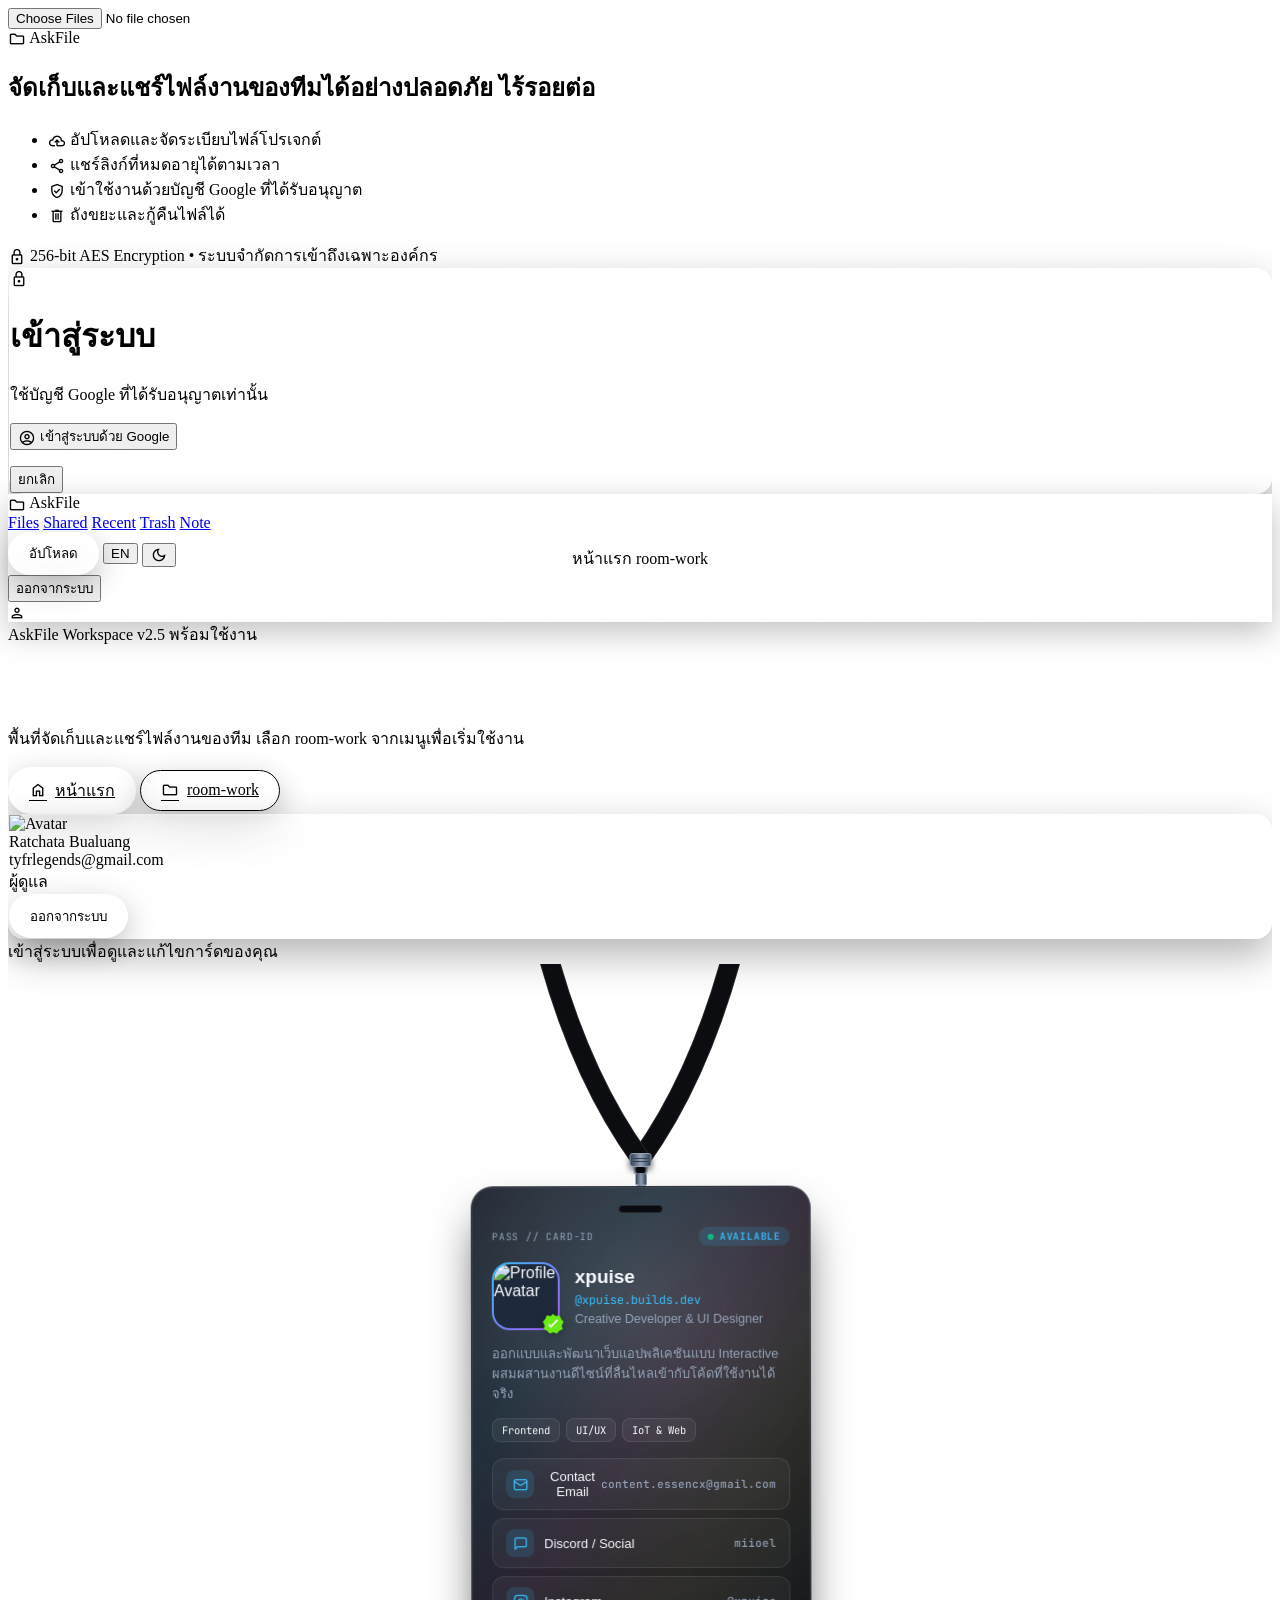
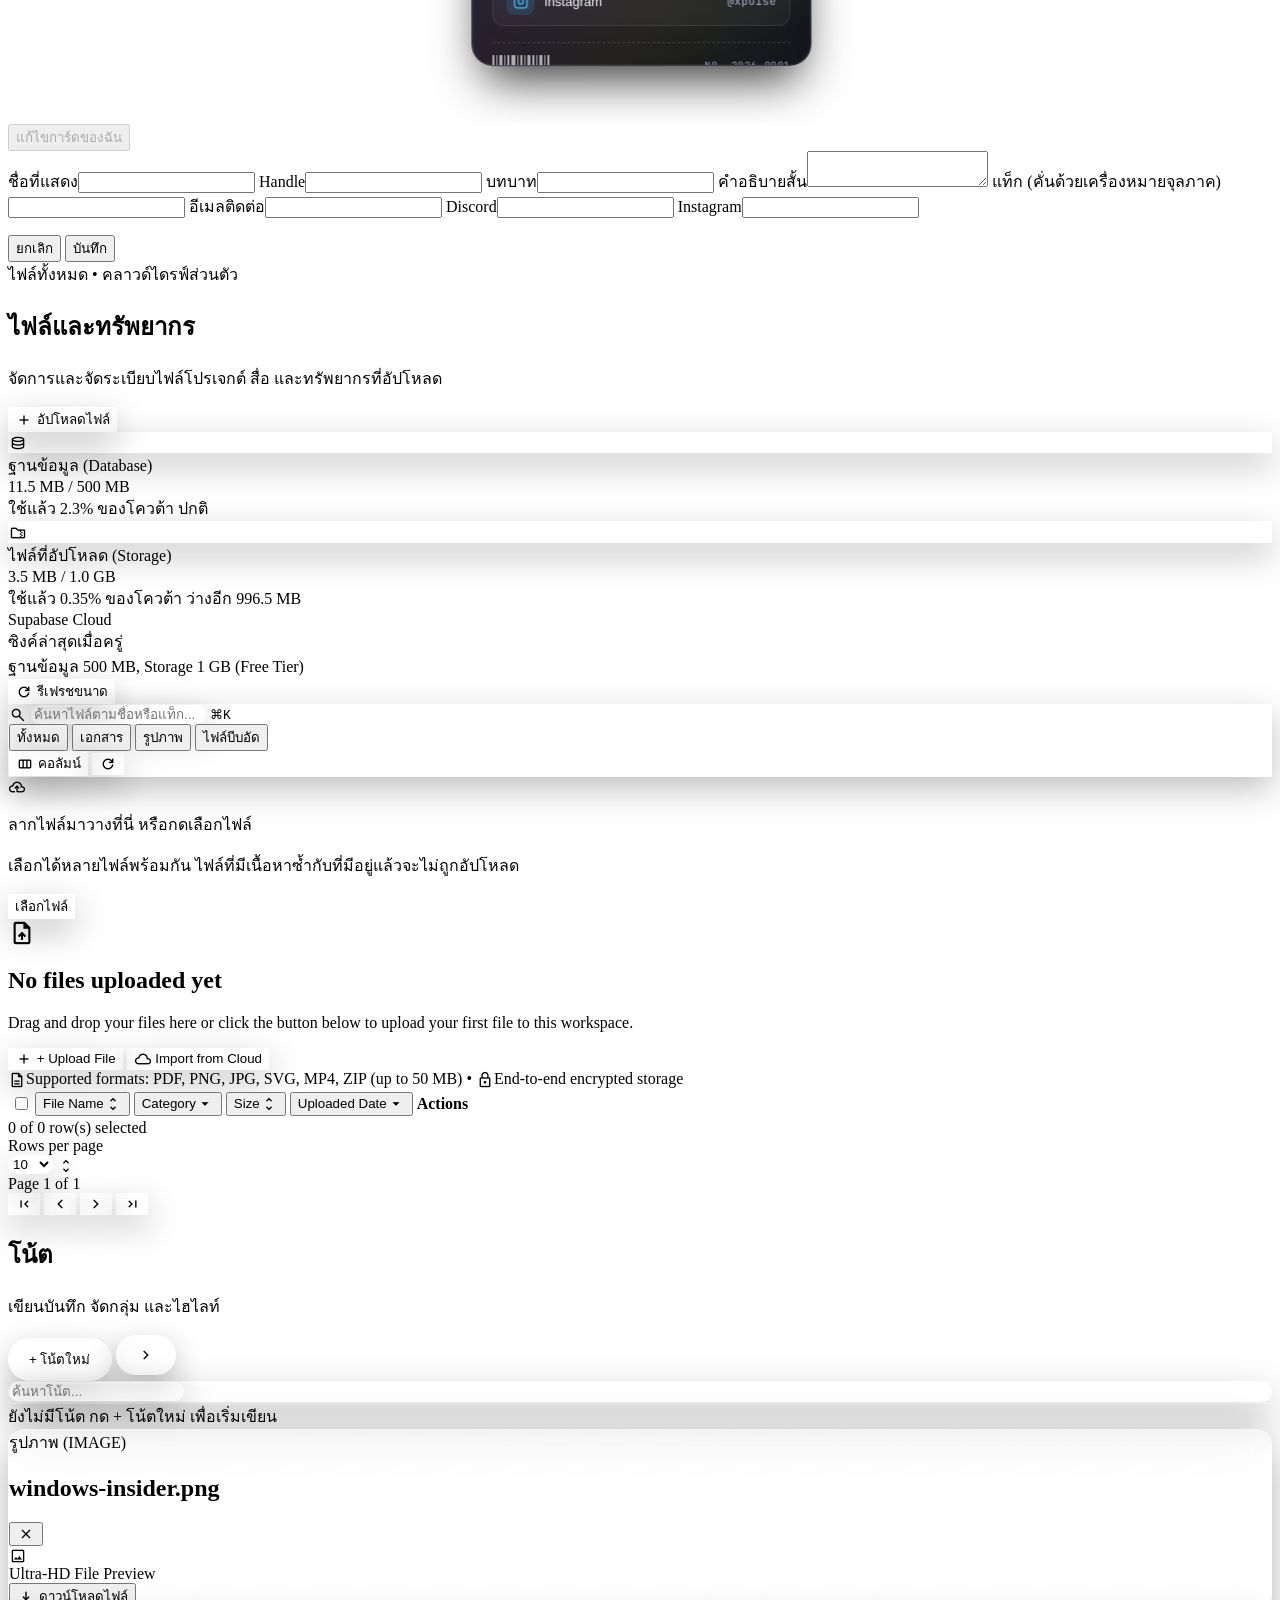
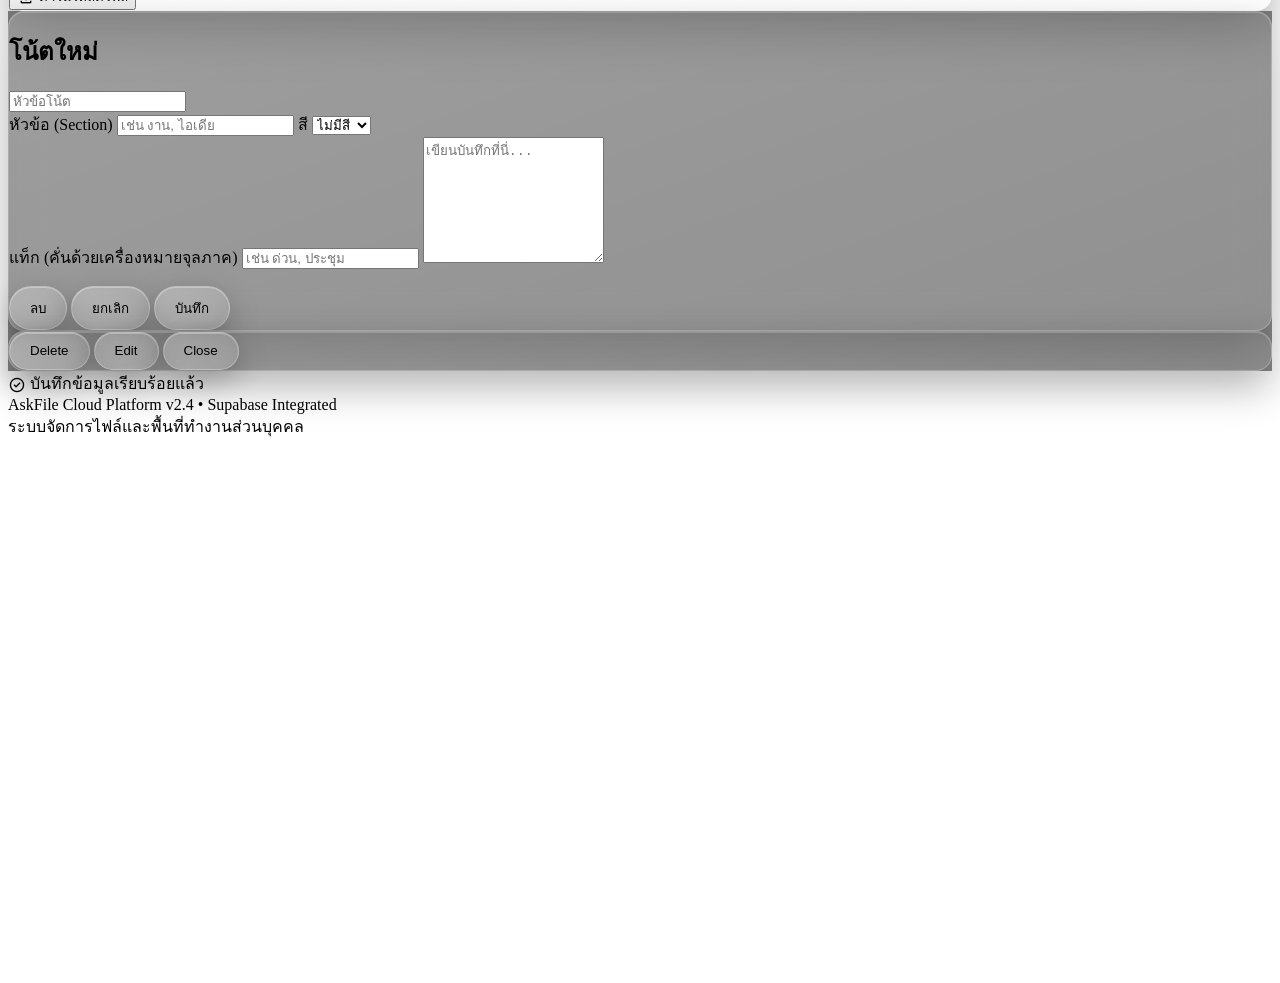
==== index.html @ 56e38075 "Update index.html" ====
<!DOCTYPE html>
<html class="dark" lang="th"><head>
<meta charset="utf-8"/>
<meta content="width=device-width, initial-scale=1.0" name="viewport"/>
<title>AskFile - Files &amp; Assets</title>
<link href="https://fonts.googleapis.com/css2?family=Material+Symbols+Outlined:wght,FILL@100..700,0..1&amp;display=swap" rel="stylesheet"/>
<link href="https://fonts.googleapis.com" rel="preconnect"/>
<link crossorigin="" href="https://fonts.gstatic.com" rel="preconnect"/>
<link href="https://fonts.googleapis.com/css2?family=Geist:wght@300;400;500;600;700&amp;family=JetBrains+Mono:wght@400;500&amp;display=swap" rel="stylesheet"/>
<script src="theme.js"></script>
<script src="i18n.js"></script>
<script src="https://cdn.tailwindcss.com?plugins=forms,container-queries"></script>
<script src="tailwind-config.js"></script>
<link rel="stylesheet" href="styles.css"/>
</head>
<body class="min-h-screen md:h-screen flex flex-col md:overflow-hidden select-none" data-page="home">
<input class="hidden" id="fileInputHidden" type="file" multiple/>
<!-- ==================== 1. LOGIN SCREEN ==================== -->
<div class="hidden fixed inset-0 z-[100] flex-col md:flex-row bg-background/95 backdrop-blur-2xl" id="loginScreen">
<!-- Brand Info (Left) -->
<div class="login-left hidden md:flex flex-1 flex-col justify-between p-10 lg:p-14 text-on-surface">
<div class="text-2xl font-bold tracking-tight flex items-center gap-2">
<span class="w-8 h-8 rounded-lg bg-primary/20 border border-primary/40 flex items-center justify-center text-primary">
<span class="material-symbols-outlined">folder</span>
</span>
        AskFile
      </div>
<div class="max-w-xl">
<h2 class="text-3xl font-semibold tracking-tight leading-snug">
          จัดเก็บและแชร์ไฟล์งานของทีมได้อย่างปลอดภัย ไร้รอยต่อ
        </h2>
<ul class="mt-8 grid grid-cols-2 gap-x-8 gap-y-6">
<li class="flex items-start gap-3">
<span class="material-symbols-outlined text-primary">cloud_upload</span>
<span class="text-sm text-on-surface-variant">อัปโหลดและจัดระเบียบไฟล์โปรเจกต์</span>
</li>
<li class="flex items-start gap-3">
<span class="material-symbols-outlined text-primary">share</span>
<span class="text-sm text-on-surface-variant">แชร์ลิงก์ที่หมดอายุได้ตามเวลา</span>
</li>
<li class="flex items-start gap-3">
<span class="material-symbols-outlined text-primary">verified_user</span>
<span class="text-sm text-on-surface-variant">เข้าใช้งานด้วยบัญชี Google ที่ได้รับอนุญาต</span>
</li>
<li class="flex items-start gap-3">
<span class="material-symbols-outlined text-primary">delete</span>
<span class="text-sm text-on-surface-variant">ถังขยะและกู้คืนไฟล์ได้</span>
</li>
</ul>
</div>
<div class="flex items-center gap-4 text-xs text-on-surface-variant">
<span class="flex items-center gap-1.5"><span class="material-symbols-outlined !text-[16px]">lock</span> 256-bit AES Encryption</span>
<span>•</span>
<span>ระบบจำกัดการเข้าถึงเฉพาะองค์กร</span>
</div>
</div>
<!-- Auth Card (Right) -->
<div class="login-right flex flex-1 items-center justify-center p-6">
<div class="glass-card w-full max-w-md p-8 space-y-5">
<div class="text-center space-y-1">
<div class="w-12 h-12 mx-auto rounded-2xl bg-surface-container-high border border-outline flex items-center justify-center mb-3">
<span class="material-symbols-outlined text-primary !text-[24px]">lock</span>
</div>
<h1 class="text-2xl font-semibold text-on-surface">เข้าสู่ระบบ</h1>
<p class="text-xs text-on-surface-variant">ใช้บัญชี Google ที่ได้รับอนุญาตเท่านั้น</p>
</div>
<button class="w-full h-10 rounded-xl bg-on-surface text-surface hover:bg-on-surface/90 font-medium text-sm flex items-center justify-center gap-2 transition-all" id="googleLoginBtn" type="button">
<span class="material-symbols-outlined !text-[18px]">account_circle</span>
          เข้าสู่ระบบด้วย Google
        </button>
<p id="loginMsg" class="text-center text-xs text-error min-h-[1rem]"></p>
<button class="w-full text-center text-on-surface-variant hover:text-on-surface text-xs transition-colors" id="loginCancel" type="button">ยกเลิก</button>
</div>
</div>
</div>
<!-- ==================== 2. TOP NAV BAR ==================== -->
<header class="flex flex-wrap justify-between items-center gap-2 min-h-[3.5rem] py-2 px-4 md:px-6 w-full border-b border-outline-variant bg-surface-container-lowest backdrop-blur-xl shrink-0 z-30" id="topNav">
<button class="md:hidden p-1.5 rounded-lg text-on-surface-variant hover:bg-surface-container hover:text-on-surface transition-colors" id="menuBtn" type="button">
<span class="material-symbols-outlined">menu</span>
</button>
<div class="flex flex-1 min-w-0 items-center gap-6" id="topLeft">
<span class="text-xl font-bold text-on-surface tracking-tight flex items-center gap-2" id="headerBrand">
<span class="w-7 h-7 rounded-lg bg-primary/20 border border-primary/40 flex items-center justify-center text-primary">
<span class="material-symbols-outlined !text-[16px]">folder</span>
</span>
        AskFile
      </span>
<nav class="flex items-center gap-4 whitespace-nowrap text-sm" id="routeNav">
<a class="sidebar-link text-on-surface font-medium border-b-2 border-primary-container pb-1 transition-colors" data-route="home" href="#">หน้าแรก</a>
<a class="sidebar-link text-on-surface-variant hover:text-on-surface pb-1 transition-colors" data-route="workspace" href="#room-work">room-work</a>
</nav>
</div>
<nav class="hidden flex items-center gap-4 overflow-x-auto whitespace-nowrap min-w-0 md:ml-2 text-sm" id="headerNav">
<a class="text-primary font-medium border-b-2 border-primary-container pb-1" data-view="files" href="#">Files</a>
<a class="text-on-surface-variant hover:text-on-surface transition-colors" data-view="shared" href="#">Shared</a>
<a class="text-on-surface-variant hover:text-on-surface transition-colors" data-view="recent" href="#">Recent</a>
<a class="text-on-surface-variant hover:text-on-surface transition-colors" data-view="trash" href="#">Trash</a>
<a class="text-on-surface-variant hover:text-on-surface transition-colors" data-view="notes" href="#">Note</a>
</nav>
<div class="flex flex-1 items-center justify-end gap-2" id="topRight">
<button id="headerUpload" type="button" data-upload class="glass-btn text-xs px-3 py-1.5 shrink-0">อัปโหลด</button>
<button id="logoutBtn" type="button" class="glass-btn text-xs px-3 py-1.5 shrink-0" style="display:none">ออกจากระบบ</button>
<button class="h-8 px-2 rounded-lg border border-outline-variant text-on-surface-variant hover:text-on-surface hover:bg-surface-container text-xs transition-colors" id="langToggleBtn" type="button">
<span id="langLabel">EN</span>
</button>
<button class="p-1.5 rounded-lg text-on-surface-variant hover:bg-surface-container hover:text-on-surface transition-colors" id="themeToggleBtn">
<span class="material-symbols-outlined">dark_mode</span>
</button>
<div class="h-4 w-[1px] bg-surface-container-high mx-1"></div>
<button class="h-8 px-3 whitespace-nowrap shrink-0 rounded-lg border border-outline-variant text-on-surface-variant hover:text-on-surface hover:bg-surface-container text-xs transition-colors" id="authBtn">ออกจากระบบ</button>
<div class="ml-1 w-7 h-7 rounded-full bg-surface-container-high border border-outline flex items-center justify-center overflow-hidden">
<span class="material-symbols-outlined !text-[16px] text-on-surface-variant">person</span>
</div>
</div>
</header>
<!-- ==================== 3. MAIN WORKSPACE CONTAINER ==================== -->
<div class="flex-1 flex md:overflow-hidden relative">
<!-- Mobile Sidebar Backdrop & Aside -->
<div class="hidden fixed inset-0 bg-black/60 z-50 md:hidden backdrop-blur-sm" id="sidebarBackdrop"></div>
<aside class="hidden w-56 shrink-0 flex-col gap-1 p-3 border-r border-outline-variant bg-background/95 backdrop-blur-xl z-50" id="sidebar">
<div class="px-3 pt-1 pb-3 text-lg font-bold text-on-surface tracking-tight flex items-center gap-2">
<span class="material-symbols-outlined text-primary">folder</span> AskFile
      </div>
<a class="sidebar-link flex items-center gap-2 px-3 py-2 rounded-lg text-on-surface bg-surface-container-high text-sm font-medium" data-route="home" href="#">
<span class="material-symbols-outlined !text-[18px]">home</span>
<span>หน้าแรก</span>
</a>
<a class="sidebar-link flex items-center gap-2 px-3 py-2 rounded-lg text-on-surface-variant hover:bg-surface-container hover:text-on-surface text-sm" data-route="workspace" href="#room-work">
<span class="material-symbols-outlined !text-[18px]">folder</span>
<span>room-work</span>
</a>
</aside>
<main class="flex-1 flex flex-col min-w-0 md:overflow-y-auto relative z-10">
<!-- ==================== VIEW 1: HOME ==================== -->
<section class="relative min-h-full flex flex-col justify-center" id="viewHome">
<!-- Interactive Dot Canvas Grid -->
<canvas id="dotCanvas"></canvas>
<div class="relative z-10 min-h-[calc(100vh-3.5rem)] grid lg:grid-cols-2 gap-10 items-center justify-items-center px-6 py-16 max-w-6xl mx-auto w-full">
<div class="flex flex-col items-center lg:items-start text-center lg:text-left w-full">
<div class="inline-flex items-center gap-2 px-3.5 py-1.5 rounded-full bg-surface-container-low border border-outline-variant text-xs text-on-surface-variant mb-4 backdrop-blur-md">
<span class="w-2 h-2 rounded-full bg-emerald-400 animate-pulse"></span>
            AskFile Workspace v2.5 พร้อมใช้งาน
          </div>
<h1 class="text-4xl md:text-5xl font-bold tracking-tight text-on-surface welcome-title">
            ยินดีต้อนรับสู่ AskFile
          </h1>
<p class="mt-3 max-w-md text-sm text-on-surface-variant">
            พื้นที่จัดเก็บและแชร์ไฟล์งานของทีม เลือก room-work จากเมนูเพื่อเริ่มใช้งาน
          </p>
<nav class="mt-8 flex flex-wrap items-center justify-center gap-4">
<a class="sidebar-link glass-btn" data-route="home" href="#">
<span class="material-symbols-outlined !text-[18px]">home</span>
<span>หน้าแรก</span>
</a>
<a class="sidebar-link glass-btn is-active" data-route="workspace" href="#room-work">
<span class="material-symbols-outlined !text-[18px]">folder</span>
<span>room-work</span>
</a>
</nav>
<!-- Profile Card -->
<div class="mt-8 w-full max-w-sm glass-card flex items-center gap-4 p-4 text-left" id="profileCard">
<div class="w-12 h-12 shrink-0">
<img alt="Avatar" class="w-12 h-12 rounded-full object-cover border border-outline" id="profileAvatar" src="https://www.gstatic.com/labs-code/stitch/stitch-placeholder-300x300.svg"/>
<div id="profileInitial" class="w-12 h-12 rounded-full flex items-center justify-center font-semibold text-on-surface bg-surface-container-high border border-outline-variant" style="display:none">?</div>
</div>
<div class="min-w-0 flex-1">
<div class="text-sm font-semibold text-on-surface truncate" id="profileName">Ratchata Bualuang</div>
<div class="text-xs text-on-surface-variant truncate" id="profileEmail">tyfrlegends@gmail.com</div>
<div class="mt-1 inline-flex px-2 py-0.5 rounded-full text-[10px] text-emerald-400 bg-emerald-500/10 border border-emerald-500/30" id="profileRole">ผู้ดูแล</div>
</div>
<button id="profileLoginBtn" type="button" class="glass-btn text-xs px-3 py-1.5 shrink-0" style="display:none">เข้าสู่ระบบ</button>
<button class="glass-btn text-xs px-3 py-1.5 shrink-0" id="profileLogoutBtn" type="button">ออกจากระบบ</button>
</div>
</div>
<!-- CBFM Member Card (ข้อมูลของบัญชีที่ล็อกอิน) -->
<div class="flex flex-col items-center w-full">
<div id="cbfmLoginHint" class="hidden text-sm text-on-surface-variant">เข้าสู่ระบบเพื่อดูและแก้ไขการ์ดของคุณ</div>
<div id="cbfmCard" class="hidden w-full max-w-[420px] pb-6">
<div id="cbfmRoot" class="relative w-full overflow-hidden select-none touch-none" style="position:relative;width:100%;height:760px;overflow:hidden;">
<style>
#cbfmRoot {
      --bg-color: #090b10;
      --bg-glow-1: rgba(56, 189, 248, 0.14);
      --bg-glow-2: rgba(168, 85, 247, 0.14);
      --card-bg: linear-gradient(155deg, rgba(22, 27, 38, 0.96), rgba(13, 16, 24, 0.98));
      --card-border: rgba(255, 255, 255, 0.12);
      --card-shadow: 0 24px 48px -12px rgba(0, 0, 0, 0.8), 0 0 0 1px rgba(255, 255, 255, 0.06) inset;
      --text-primary: #f8fafc;
      --text-secondary: #94a3b8;
      --accent: #38bdf8;
      --accent-soft: rgba(56, 189, 248, 0.14);
      --tag-bg: rgba(255, 255, 255, 0.05);
      --tag-border: rgba(255, 255, 255, 0.09);
      --link-bg: rgba(255, 255, 255, 0.04);
      --link-hover: rgba(56, 189, 248, 0.14);
      --strap-base: #0c0d10;
      --strap-edge: #27272a;
      --clasp-metal-1: #94a3b8;
      --clasp-metal-2: #334155;
      --holo-opacity: 0.28;
    }
#cbfmRoot * {
      box-sizing: border-box;
      margin: 0;
      padding: 0;
      -webkit-tap-highlight-color: transparent;
    }
#cbfmRoot, #cbfmRoot {
      width: 100%;
      height: 100%;
      overflow: hidden;
      background-color: var(--bg-color);
      color: var(--text-primary);
      font-family: 'IBM Plex Sans Thai', sans-serif;
      user-select: none;
      touch-action: none;
    }
#cbfmRoot /* แสงฟุ้งพื้นหลัง */
    .ambient-bg {
      position: absolute;
      inset: 0;
      background-image:
        radial-gradient(circle at 25% 20%, var(--bg-glow-1), transparent 45%),
        radial-gradient(circle at 75% 80%, var(--bg-glow-2), transparent 45%);
      pointer-events: none;
      z-index: 0;
    }
#cbfmRoot /* พื้นหลังจุดที่เลื่อนและเปลี่ยนสี */
    @property --dot-h {
      syntax: '<number>';
      inherits: true;
      initial-value: 200;
    }
#cbfmRoot .dot-layer {
      position: absolute;
      inset: -26px;
      background-image: radial-gradient(
        circle,
        hsla(var(--dot-h), 85%, 70%, 0.45) 1.2px,
        transparent 1.6px
      );
      background-size: 26px 26px;
      pointer-events: none;
      z-index: 0;
      will-change: transform;
      animation: dotDrift 14s linear infinite, dotHue 12s linear infinite;
    }
@keyframes dotDrift {
      from { transform: translate3d(0, 0, 0); }
      to   { transform: translate3d(26px, 26px, 0); }
    }
@keyframes dotHue {
      from { --dot-h: 0; }
      to   { --dot-h: 360; }
    }
#cbfmRoot #lanyard-svg {
      position: absolute;
      inset: 0;
      width: 100%;
      height: 100%;
      pointer-events: none;
      z-index: 10;
      transform: translateZ(0);
    }
#cbfmRoot .stage {
      position: absolute;
      inset: 0;
      perspective: 1100px;
      pointer-events: none;
      z-index: 20;
    }
#cbfmRoot #card-wrapper {
      position: absolute;
      top: 0;
      left: 0;
      width: 340px;
      transform-style: preserve-3d;
      pointer-events: auto;
      cursor: grab;
      will-change: transform;
      backface-visibility: hidden;
      -webkit-backface-visibility: hidden;
    }
#cbfmRoot #card-wrapper:active {
      cursor: grabbing;
    }
#cbfmRoot .clasp-assembly {
      position: relative;
      width: 38px;
      height: 44px;
      margin: 0 auto -11px auto;
      z-index: 5;
      display: flex;
      flex-direction: column;
      align-items: center;
      pointer-events: none;
    }
#cbfmRoot .strap-clamp-box {
      width: 22px;
      height: 14px;
      border-radius: 3px;
      background: linear-gradient(90deg, var(--clasp-metal-2), var(--clasp-metal-1), var(--clasp-metal-2));
      border: 1px solid var(--clasp-metal-1);
      box-shadow: 0 3px 6px rgba(0, 0, 0, 0.6);
      display: flex;
      flex-direction: column;
      justify-content: space-evenly;
      padding: 1px 3px;
      z-index: 2;
    }
#cbfmRoot .strap-clamp-box span {
      display: block;
      height: 1.2px;
      background: rgba(15, 23, 42, 0.65);
      border-radius: 1px;
    }
#cbfmRoot .clasp-loop {
      width: 14px;
      height: 10px;
      margin-top: -2px;
      border: 2.2px solid var(--clasp-metal-1);
      border-radius: 4px;
      background: #090b10;
    }
#cbfmRoot .clasp-body {
      width: 11px;
      height: 13px;
      margin-top: -2px;
      border-radius: 3px;
      background: linear-gradient(90deg, var(--clasp-metal-2), var(--clasp-metal-1), var(--clasp-metal-2));
    }
#cbfmRoot .clasp-hook {
      width: 8px;
      height: 12px;
      margin-top: -2px;
      border: 2px solid var(--clasp-metal-1);
      border-top: none;
      border-radius: 0 0 6px 6px;
    }
#cbfmRoot .card-flipper {
      position: relative;
      width: 100%;
      height: 480px;
      transform-style: preserve-3d;
      will-change: transform;
      transform: translateZ(0);
      transition: transform 0.6s cubic-bezier(0.34, 1.56, 0.64, 1);
    }
#cbfmRoot .card-flipper.flipped {
      transform: rotateY(180deg) translateZ(0);
    }
#cbfmRoot .id-card {
      position: absolute;
      inset: 0;
      width: 100%;
      height: 100%;
      background: var(--card-bg);
      border: 1px solid var(--card-border);
      border-radius: 22px;
      padding: 18px 20px 20px;
      box-shadow: var(--card-shadow);
      overflow: hidden;
      backface-visibility: hidden;
      -webkit-backface-visibility: hidden;
      transform: translateZ(0.1px);
      contain: layout paint;
    }
#cbfmRoot .id-card.card-back {
      transform: rotateY(180deg) translateZ(0.1px);
      display: flex;
      flex-direction: column;
      justify-content: space-between;
    }
#cbfmRoot .back-content {
      position: relative;
      z-index: 2;
      display: flex;
      flex-direction: column;
      align-items: center;
      text-align: center;
      padding: 20px 10px;
    }
#cbfmRoot .card-slot-cutout {
      width: 44px;
      height: 8px;
      border-radius: 999px;
      background: var(--bg-color);
      border: 1px solid var(--card-border);
      margin: 0 auto 14px auto;
      position: relative;
      z-index: 2;
    }
#cbfmRoot .holo-foil {
      position: absolute;
      inset: -40%;
      background: linear-gradient(
        125deg,
        transparent 20%,
        rgba(56, 189, 248, 0.28) 38%,
        rgba(244, 114, 182, 0.3) 50%,
        rgba(250, 204, 21, 0.24) 62%,
        transparent 80%
      );
      opacity: var(--holo-opacity);
      pointer-events: none;
      will-change: transform;
      transform: translate3d(0, 0, 0);
    }
#cbfmRoot .specular-glare {
      position: absolute;
      inset: -35%;
      background: radial-gradient(
        circle at 50% 35%,
        rgba(255, 255, 255, 0.16) 0%,
        rgba(255, 255, 255, 0.03) 35%,
        transparent 62%
      );
      pointer-events: none;
      will-change: transform;
      transform: translate3d(0, 0, 0);
    }
#cbfmRoot .card-meta {
      display: flex;
      justify-content: space-between;
      align-items: center;
      margin-bottom: 16px;
      font-family: 'JetBrains Mono', monospace;
      font-size: 10px;
      letter-spacing: 0.08em;
      color: var(--text-secondary);
      position: relative;
      z-index: 2;
    }
#cbfmRoot .status-badge {
      display: inline-flex;
      align-items: center;
      gap: 6px;
      padding: 3px 9px;
      border-radius: 999px;
      background: var(--accent-soft);
      color: var(--accent);
      font-weight: 600;
    }
#cbfmRoot .status-dot {
      width: 6px;
      height: 6px;
      border-radius: 50%;
      background: #10b981;
    }
#cbfmRoot .profile-header {
      display: flex;
      align-items: center;
      gap: 15px;
      margin-bottom: 14px;
      position: relative;
      z-index: 2;
    }
#cbfmRoot .avatar-wrap {
      position: relative;
      width: 68px;
      height: 68px;
      border-radius: 18px;
      padding: 2px;
      background: linear-gradient(135deg, var(--accent), #a855f7);
      flex-shrink: 0;
    }
#cbfmRoot .avatar-img {
      width: 100%;
      height: 100%;
      border-radius: 16px;
      object-fit: cover;
      background: #1e293b;
      display: block;
    }
#cbfmRoot .verified-tick {
      position: absolute;
      bottom: -4px;
      right: -4px;
      width: 22px;
      height: 22px;
      display: flex;
      align-items: center;
      justify-content: center;
      filter: drop-shadow(0 2px 4px rgba(0,0,0,0.3));
    }
#cbfmRoot .profile-info h1 {
      font-size: 19px;
      font-weight: 700;
      line-height: 1.2;
      margin-bottom: 3px;
    }
#cbfmRoot .profile-handle {
      font-family: 'JetBrains Mono', monospace;
      font-size: 12px;
      color: var(--accent);
      margin-bottom: 4px;
    }
#cbfmRoot .profile-role {
      font-size: 12.5px;
      color: var(--text-secondary);
      font-weight: 500;
    }
#cbfmRoot .bio-text {
      font-size: 13px;
      line-height: 1.55;
      color: var(--text-secondary);
      margin-bottom: 14px;
      position: relative;
      z-index: 2;
    }
#cbfmRoot .tags-row {
      display: flex;
      flex-wrap: wrap;
      gap: 6px;
      margin-bottom: 16px;
      position: relative;
      z-index: 2;
    }
#cbfmRoot .tag {
      font-family: 'JetBrains Mono', monospace;
      font-size: 10.5px;
      padding: 4px 9px;
      border-radius: 8px;
      background: var(--tag-bg);
      border: 1px solid var(--tag-border);
      color: var(--text-primary);
    }
#cbfmRoot .links-stack {
      display: flex;
      flex-direction: column;
      gap: 8px;
      margin-bottom: 16px;
      position: relative;
      z-index: 2;
    }
#cbfmRoot .bio-link {
      display: flex;
      align-items: center;
      justify-content: space-between;
      padding: 10px 13px;
      border-radius: 12px;
      background: var(--link-bg);
      border: 1px solid var(--tag-border);
      color: var(--text-primary);
      text-decoration: none;
      font-size: 13px;
      font-weight: 500;
      transition: background-color 0.15s ease, border-color 0.15s ease;
      cursor: pointer;
    }
#cbfmRoot .bio-link:hover {
      background: var(--link-hover);
      border-color: var(--accent);
    }
#cbfmRoot .link-left {
      display: flex;
      align-items: center;
      gap: 10px;
    }
#cbfmRoot .link-icon {
      width: 28px;
      height: 28px;
      border-radius: 8px;
      background: var(--accent-soft);
      color: var(--accent);
      display: flex;
      align-items: center;
      justify-content: center;
      flex-shrink: 0;
    }
#cbfmRoot .link-sub {
      font-family: 'JetBrains Mono', monospace;
      font-size: 11px;
      color: var(--text-secondary);
    }
#cbfmRoot .card-footer {
      padding-top: 12px;
      border-top: 1px dashed var(--card-border);
      display: flex;
      justify-content: space-between;
      align-items: center;
      position: relative;
      z-index: 2;
    }
#cbfmRoot .barcode {
      display: flex;
      align-items: center;
      gap: 2px;
      height: 20px;
      opacity: 0.65;
    }
#cbfmRoot .barcode span {
      display: block;
      height: 100%;
      background: var(--text-primary);
    }
#cbfmRoot .serial-code {
      font-family: 'JetBrains Mono', monospace;
      font-size: 10px;
      color: var(--text-secondary);
      letter-spacing: 0.06em;
    }
#cbfmRoot .qr-placeholder {
      width: 120px;
      height: 120px;
      background: rgba(255, 255, 255, 0.05);
      border: 1px solid var(--card-border);
      border-radius: 14px;
      display: flex;
      align-items: center;
      justify-content: center;
      margin-bottom: 16px;
      color: var(--text-primary);
    }
#cbfmRoot .back-title {
      font-size: 16px;
      font-weight: 700;
      margin-bottom: 6px;
    }
#cbfmRoot .back-desc {
      font-size: 12.5px;
      color: var(--text-secondary);
      line-height: 1.5;
      margin-bottom: 20px;
    }
#cbfmRoot .cbfm-toast {
      position: absolute;
      bottom: 24px;
      left: 50%;
      transform: translate3d(-50%, 80px, 0);
      background: var(--text-primary);
      color: var(--bg-color);
      padding: 9px 18px;
      border-radius: 999px;
      font-size: 12.5px;
      font-weight: 600;
      box-shadow: 0 12px 30px rgba(0, 0, 0, 0.35);
      z-index: 100;
      opacity: 0;
      transition: opacity 0.25s ease, transform 0.25s ease;
      pointer-events: none;
    }
#cbfmRoot .cbfm-toast.show {
      opacity: 1;
      transform: translate3d(-50%, 0, 0);
    }
@media (max-width: 420px) {
#cbfmRoot #card-wrapper {
        width: 312px;
      }
}
#cbfmRoot /* ไม่แสดงพื้นหลังในหน้าฝัง: เหลือเฉพาะการ์ดและสายคล้อง */
    html, #cbfmRoot { background: transparent !important; }
#cbfmRoot .ambient-bg, #cbfmRoot .dot-layer { display: none !important; }

</style>
<!-- Lanyard SVG Straps -->
  <svg id="lanyard-svg">
    <path id="strap-back-shadow" fill="none" stroke="rgba(0,0,0,0.35)" stroke-width="22" stroke-linecap="round"/>
    <path id="strap-back-outer" fill="none" stroke="var(--strap-edge)" stroke-width="20" stroke-linecap="round"/>
    <path id="strap-back-base" fill="none" stroke="var(--strap-base)" stroke-width="18" stroke-linecap="round"/>

    <path id="strap-front-shadow" fill="none" stroke="rgba(0,0,0,0.42)" stroke-width="22" stroke-linecap="round"/>
    <path id="strap-front-outer" fill="none" stroke="var(--strap-edge)" stroke-width="20" stroke-linecap="round"/>
    <path id="strap-front-base" fill="none" stroke="var(--strap-base)" stroke-width="18" stroke-linecap="round"/>
  </svg>

  <main class="stage">
    <div id="card-wrapper">
      <div class="clasp-assembly">
        <div class="strap-clamp-box">
          <span></span>
          <span></span>
        </div>
        <div class="clasp-loop"></div>
        <div class="clasp-body"></div>
        <div class="clasp-hook"></div>
      </div>

      <div class="card-flipper" id="card-flipper">

        <!-- FRONT SIDE -->
        <article class="id-card" id="id-card">
          <div class="holo-foil" id="holo-foil"></div>
          <div class="specular-glare" id="specular-glare"></div>

          <div class="card-slot-cutout"></div>

          <div class="card-meta">
            <span>PASS // CARD-ID</span>
            <span class="status-badge">
              <span class="status-dot"></span>
              <span>AVAILABLE</span>
            </span>
          </div>

          <div class="profile-header">
            <div class="avatar-wrap">
              <img
                class="avatar-img"
                src="pfuser.jpg"
                alt="Profile Avatar"
              />
              <span class="verified-tick" title="Verified">
                <svg width="22" height="22" viewBox="0 0 24 24" fill="none" xmlns="http://www.w3.org/2000/svg">
                  <path d="M12 2L14.4 3.75C15.1 4.25 15.9 4.4 16.7 4.2L19.5 3.5L20.5 6.3C20.7 7.1 21.1 7.8 21.7 8.3L23.7 10.7L22.2 13.5C21.8 14.2 21.7 15 21.9 15.8L22.8 18.6L20 19.8C19.3 20.1 18.7 20.6 18.2 21.2L16.2 23.4L13.5 22.4C12.8 22.1 12 22.1 11.3 22.4L8.6 23.4L6.6 21.2C6.1 20.6 5.5 20.1 4.8 19.8L2 18.6L2.9 15.8C3.1 15 3 14.2 2.6 13.5L1.1 10.7L3.1 8.3C3.7 7.8 4.1 7.1 4.3 6.3L5.3 3.5L8.1 4.2C8.9 4.4 9.7 4.2 10.4 3.75L12 2Z" fill="#6aeb16"/>
                  <path d="M9.8 17.2L6.8 14.2L8.2 12.8L9.8 14.4L16.4 7.8L17.8 9.2L9.8 17.2Z" fill="#FFFFFF"/>
                </svg>
              </span>
            </div>

            <div class="profile-info">
              <h1>xpuise</h1>
              <div class="profile-handle">@xpuise.builds.dev</div>
              <div class="profile-role">Creative Developer &amp; UI Designer</div>
            </div>
          </div>

          <p class="bio-text">
            ออกแบบและพัฒนาเว็บแอปพลิเคชันแบบ Interactive ผสมผสานงานดีไซน์ที่ลื่นไหลเข้ากับโค้ดที่ใช้งานได้จริง
          </p>

          <div class="tags-row">
            <span class="tag">Frontend</span>
            <span class="tag">UI/UX</span>
            <span class="tag">IoT &amp; Web</span>
          </div>

          <div class="links-stack">
            <button class="bio-link" type="button" id="copy-email-btn">
              <span class="link-left">
                <span class="link-icon">
                  <svg width="15" height="15" viewBox="0 0 24 24" fill="none" stroke="currentColor" stroke-width="2" stroke-linecap="round" stroke-linejoin="round"><rect width="20" height="16" x="2" y="4" rx="2"/><path d="m22 7-8.97 5.7a1.94 1.94 0 0 1-2.06 0L2 7"/></svg>
                </span>
                <span>Contact Email</span>
              </span>
              <span class="link-sub" id="display-email">content.essencx@gmail.com</span>
            </button>

            <button class="bio-link" type="button" id="copy-discord-btn">
              <span class="link-left">
                <span class="link-icon">
                  <svg width="15" height="15" viewBox="0 0 24 24" fill="none" stroke="currentColor" stroke-width="2" stroke-linecap="round" stroke-linejoin="round"><path d="M21 15a2 2 0 0 1-2 2H7l-4 4V5a2 2 0 0 1 2-2h14a2 2 0 0 1 2 2z"/></svg>
                </span>
                <span>Discord / Social</span>
              </span>
              <span class="link-sub" id="display-discord">miioel</span>
            </button>

            <button class="bio-link" type="button" id="copy-instagram-btn">
              <span class="link-left">
                <span class="link-icon">
                  <svg width="15" height="15" viewBox="0 0 24 24" fill="none" stroke="currentColor" stroke-width="2" stroke-linecap="round" stroke-linejoin="round"><rect width="20" height="20" x="2" y="2" rx="5" ry="5"/><path d="M16 11.37A4 4 0 1 1 12.63 8 4 4 0 0 1 16 11.37z"/><line x1="17.5" x2="17.51" y1="6.5" y2="6.5"/></svg>
                </span>
                <span>Instagram</span>
              </span>
              <span class="link-sub" id="display-instagram">@xpuise</span>
            </button>
          </div>

          <div class="card-footer">
            <div class="barcode" aria-hidden="true">
              <span style="width:2px"></span><span style="width:1px"></span><span style="width:3px"></span>
              <span style="width:1px"></span><span style="width:2px"></span><span style="width:4px"></span>
              <span style="width:1px"></span><span style="width:2px"></span><span style="width:1px"></span>
              <span style="width:3px"></span><span style="width:2px"></span><span style="width:1px"></span>
              <span style="width:3px"></span><span style="width:1px"></span><span style="width:2px"></span>
            </div>
            <span class="serial-code">NO. 2026-0001</span>
          </div>
        </article>

        <!-- BACK SIDE -->
        <article class="id-card card-back">
          <div class="card-slot-cutout"></div>

          <div class="card-meta">
            <span>BACK // SECURE-PASS</span>
            <span class="status-badge">
              <span class="status-dot"></span>
              <span>VERIFIED</span>
            </span>
          </div>

          <div class="back-content">
            <div class="qr-placeholder">
              <svg width="72" height="72" viewBox="0 0 24 24" fill="none" stroke="currentColor" stroke-width="1.5">
                <rect width="7" height="7" x="3" y="3" rx="1"/>
                <rect width="7" height="7" x="14" y="3" rx="1"/>
                <rect width="7" height="7" x="3" y="14" rx="1"/>
                <path d="M14 14h3v3h-3zM17 17h4v4h-4zM14 21h3"/>
              </svg>
            </div>
            <h2 class="back-title">Scan for Quick Link</h2>
            <p class="back-desc">กดสองครั้งหรือแตะที่การ์ดเพื่อพลิกกลับด้านหน้า หรือสแกนเพื่อเข้าสู่ลิงก์โปรไฟล์หลัก</p>
          </div>

          <div class="card-footer">
            <span class="serial-code">CBFM-SYSTEMS</span>
            <span class="serial-code">REV. 2.0</span>
          </div>
        </article>

      </div>
    </div>
  </main>

  <div class="cbfm-toast" id="cbfmToast">คัดลอกเรียบร้อยแล้ว!</div>
</div>
<script>
const __root = document.getElementById('cbfmRoot');
const __rootRect = () => __root.getBoundingClientRect();
(() => {
      const cardWrapper = document.getElementById('card-wrapper');
      const cardFlipper = document.getElementById('card-flipper');
      const holoFoil = document.getElementById('holo-foil');
      const specularGlare = document.getElementById('specular-glare');

      const strapFrontOuter = document.getElementById('strap-front-outer');
      const strapFrontBase = document.getElementById('strap-front-base');
      const strapBackOuter = document.getElementById('strap-back-outer');
      const strapBackBase = document.getElementById('strap-back-base');

      let viewportW = __root.clientWidth;
      let viewportH = __root.clientHeight;
      let cardW = cardWrapper.offsetWidth || 340;
      let cardH = cardFlipper.offsetHeight || 480;

      const getRestTop = () => Math.max(150, Math.min(220, viewportH * 0.25));

      let pos = { x: viewportW / 2, y: getRestTop() };
      let vel = { x: 0, y: 0 };
      let target = { x: viewportW / 2, y: getRestTop() };

      let rot = { x: 0, y: 0, z: 0 };
      let rotVel = { x: 0, y: 0, z: 0 };

      let isDragging = false;
      let dragOffset = { x: 0, y: 0 };
      let lastPointer = { x: 0, y: 0 };
      let hasDragged = false;
      let isFlipped = false;

      let lastTapTime = 0;
      const DOUBLE_TAP_MS = 350;

      const FIXED_DT = 1 / 120;
      const stiffness = 135;
      const damping = 11.5;
      let accumulator = 0;
      let lastTime = performance.now();
      let swayTime = 0;

      const updateMetrics = () => {
        viewportW = __root.clientWidth;
        viewportH = __root.clientHeight;
        cardW = cardWrapper.offsetWidth || 340;
        cardH = cardFlipper.offsetHeight || 480;
        if (!isDragging) {
          target.x = viewportW / 2;
          target.y = getRestTop();
        }
      };
      // เมื่อการ์ดถูกแสดงหลังล็อกอิน ขนาดกล่องเปลี่ยนจาก 0 เป็นค่าจริง จึงต้องวัดใหม่และวางการ์ดที่จุดพักทันที
      let __cardReady = false;
      const __updateAll = () => {
        updateMetrics();
        if (!__cardReady && viewportW > 0) {
          __cardReady = true;
          pos.x = target.x;
          pos.y = target.y;
          vel.x = 0;
          vel.y = 0;
        }
      };
      if (typeof ResizeObserver !== 'undefined') {
        new ResizeObserver(__updateAll).observe(__root);
      }
      window.addEventListener('resize', __updateAll, { passive: true });
      __updateAll();

      function toggleFlip() {
        isFlipped = !isFlipped;
        cardFlipper.classList.toggle('flipped', isFlipped);
      }

      const onPointerDown = (e) => {
        if (e.target.closest('button') || e.target.closest('a')) return;

        isDragging = true;
        hasDragged = false;

        cardWrapper.setPointerCapture?.(e.pointerId);
        dragOffset.x = (e.clientX - __rootRect().left) - pos.x;
        dragOffset.y = (e.clientY - __rootRect().top) - pos.y;
        lastPointer.x = (e.clientX - __rootRect().left);
        lastPointer.y = (e.clientY - __rootRect().top);
        cardWrapper.style.cursor = 'grabbing';
      };

      const onPointerMove = (e) => {
        const clientX = (e.clientX - __rootRect().left);
        const clientY = (e.clientY - __rootRect().top);

        if (isDragging) {
          if (Math.hypot(clientX - lastPointer.x, clientY - lastPointer.y) > 6) {
            hasDragged = true;
          }
          const nextX = clientX - dragOffset.x;
          const nextY = clientY - dragOffset.y;

          vel.x = (nextX - pos.x) * 28;
          vel.y = (nextY - pos.y) * 28;

          pos.x = nextX;
          pos.y = nextY;
          lastPointer.x = clientX;
          lastPointer.y = clientY;
        } else {
          const cy = pos.y + cardH * 0.5;
          const dx = (clientX - pos.x) / (cardW * 0.5);
          const dy = (clientY - cy) / (cardH * 0.5);

          if (Math.abs(dx) < 1.5 && Math.abs(dy) < 1.5) {
            rotVel.y += (dx * 11 - rot.y) * 0.25;
            rotVel.x += (-dy * 9 - rot.x) * 0.25;
          }
        }
      };

      const onPointerUp = (e) => {
        if (!isDragging) return;
        isDragging = false;
        cardWrapper.releasePointerCapture?.(e.pointerId);
        cardWrapper.style.cursor = 'grab';
        target.x = viewportW / 2;
        target.y = getRestTop();

        // แตะโดยไม่ได้ลาก: แตะสองครั้งภายในเวลาที่กำหนดจึงพลิก
        if (!hasDragged) {
          const now = performance.now();
          if (now - lastTapTime < DOUBLE_TAP_MS) {
            toggleFlip();
            lastTapTime = 0;
          } else {
            lastTapTime = now;
          }
        }
      };

      cardWrapper.addEventListener('pointerdown', onPointerDown);
      window.addEventListener('pointermove', onPointerMove, { passive: true });
      window.addEventListener('pointerup', onPointerUp, { passive: true });
      window.addEventListener('pointercancel', onPointerUp, { passive: true });

      let lastFrontPath = '';
      let lastBackPath = '';

      function stepPhysics(dt) {
        swayTime += dt * 1.6;

        if (!isDragging) {
          const idleSwayX = Math.sin(swayTime) * 3.2;
          const idleSwayY = Math.cos(swayTime * 0.8) * 1.6;

          const ax = (target.x + idleSwayX - pos.x) * stiffness - vel.x * damping;
          const ay = (target.y + idleSwayY - pos.y) * stiffness - vel.y * damping;

          vel.x += ax * dt;
          vel.y += ay * dt;

          pos.x += vel.x * dt;
          pos.y += vel.y * dt;
        }

        const targetRotZ = Math.max(-24, Math.min(24, vel.x * 0.032 + (pos.x - viewportW / 2) * 0.035));
        const targetRotY = Math.max(-28, Math.min(28, vel.x * 0.042));
        const targetRotX = Math.max(-22, Math.min(22, -vel.y * 0.032));

        const rotStiff = 150;
        const rotDamp = 14;

        rotVel.z += ((targetRotZ - rot.z) * rotStiff - rotVel.z * rotDamp) * dt;
        rotVel.y += ((targetRotY - rot.y) * rotStiff - rotVel.y * rotDamp) * dt;
        rotVel.x += ((targetRotX - rot.x) * rotStiff - rotVel.x * rotDamp) * dt;

        rot.z += rotVel.z * dt;
        rot.y += rotVel.y * dt;
        rot.x += rotVel.x * dt;
      }

      function getExactClampScreenPoint(drawX, drawY) {
        const DEG2RAD = 0.017453292519943295;
        const rx = rot.x * DEG2RAD;
        const ry = rot.y * DEG2RAD;
        const rz = rot.z * DEG2RAD;

        const lx = 0;
        const ly = -cardH * 0.5 + 6;
        const lz = 0;

        const cosX = Math.cos(rx), sinX = Math.sin(rx);
        const y1 = ly * cosX - lz * sinX;
        const z1 = ly * sinX + lz * cosX;

        const cosY = Math.cos(ry), sinY = Math.sin(ry);
        const x2 = lx * cosY + z1 * sinY;
        const z2 = -lx * sinY + z1 * cosY;

        const cosZ = Math.cos(rz), sinZ = Math.sin(rz);
        const x3 = x2 * cosZ - y1 * sinZ;
        const y3 = x2 * sinZ + y1 * cosZ;

        const perspective = 1100;
        const scale = perspective / (perspective - z2);

        const centerX = drawX + cardW * 0.5;
        const centerY = drawY + cardH * 0.5;

        return {
          x: centerX + x3 * scale,
          y: centerY + y3 * scale
        };
      }

      function animate(now) {
        const frameDt = Math.min(0.05, (now - lastTime) / 1000);
        lastTime = now;
        accumulator += frameDt;

        while (accumulator >= FIXED_DT) {
          stepPhysics(FIXED_DT);
          accumulator -= FIXED_DT;
        }

        const drawX = pos.x - cardW * 0.5;
        const drawY = pos.y;

        cardWrapper.style.transform = `translate3d(${drawX.toFixed(2)}px, ${drawY.toFixed(2)}px, 0) rotateZ(${rot.z.toFixed(2)}deg) rotateY(${rot.y.toFixed(2)}deg) rotateX(${rot.x.toFixed(2)}deg)`;

        const shiftX = (rot.y * 1.4).toFixed(2);
        const shiftY = (rot.x * 1.4).toFixed(2);
        holoFoil.style.transform = `translate3d(${shiftX}px, ${shiftY}px, 0)`;
        specularGlare.style.transform = `translate3d(${(-shiftX * 1.2).toFixed(2)}px, ${(-shiftY * 1.2).toFixed(2)}px, 0)`;

        const attach = getExactClampScreenPoint(drawX, drawY);
        const attachX = attach.x;
        const attachY = attach.y;

        const leftAnchorX = viewportW * 0.5 - 95;
        const rightAnchorX = viewportW * 0.5 + 95;
        const topAnchorY = -20;

        const velLagX = vel.x * 0.022;
        const midLeftX = ((leftAnchorX + attachX) * 0.5 - 14 + velLagX).toFixed(1);
        const midLeftY = ((topAnchorY + attachY) * 0.5 + 22).toFixed(1);

        const midRightX = ((rightAnchorX + attachX) * 0.5 + 14 + velLagX).toFixed(1);
        const midRightY = ((topAnchorY + attachY) * 0.5 + 22).toFixed(1);

        const axStr = attachX.toFixed(1);
        const ayStr = attachY.toFixed(1);

        const frontPath = `M ${leftAnchorX.toFixed(1)} ${topAnchorY} Q ${midLeftX} ${midLeftY}, ${axStr} ${ayStr}`;
        const backPath = `M ${rightAnchorX.toFixed(1)} ${topAnchorY} Q ${midRightX} ${midRightY}, ${axStr} ${ayStr}`;

        if (frontPath !== lastFrontPath) {
          strapFrontOuter.setAttribute('d', frontPath);
          strapFrontBase.setAttribute('d', frontPath);
          lastFrontPath = frontPath;
        }

        if (backPath !== lastBackPath) {
          strapBackOuter.setAttribute('d', backPath);
          strapBackBase.setAttribute('d', backPath);
          lastBackPath = backPath;
        }

        requestAnimationFrame(animate);
      }
      requestAnimationFrame(animate);

      const toastEl = document.getElementById('cbfmToast');
      let toastTimer;
      function showToast(msg) {
        toastEl.textContent = msg;
        toastEl.classList.add('show');
        clearTimeout(toastTimer);
        toastTimer = setTimeout(() => toastEl.classList.remove('show'), 2200);
      }

      document.getElementById('copy-email-btn').addEventListener('click', () => {
        const email = document.getElementById('display-email').textContent;
        navigator.clipboard?.writeText(email);
        showToast(`คัดลอกอีเมล ${email} แล้ว`);
      });

      document.getElementById('copy-discord-btn').addEventListener('click', () => {
        const discord = document.getElementById('display-discord').textContent;
        navigator.clipboard?.writeText(discord);
        showToast(`คัดลอก Discord ${discord} แล้ว`);
      });

      document.getElementById('copy-instagram-btn').addEventListener('click', () => {
        const instagram = document.getElementById('display-instagram').textContent;
        navigator.clipboard?.writeText(instagram);
        showToast(`คัดลอก Instagram ${instagram} แล้ว`);
      });

    })();
/* รับข้อมูลจากหน้าหลักของ AskFile (ข้อมูลของบัญชีที่ล็อกอิน) แล้วแสดงในการ์ด */
    window.addEventListener('message', (ev) => {
      if (ev.origin !== window.location.origin) return;
      const msg = ev.data;
      if (!msg || msg.type !== 'cbfm:data' || !msg.data) return;
      const d = msg.data;
      const q = (sel) => document.querySelector(sel);
      if (d.name) q('.profile-info h1').textContent = d.name;
      q('.profile-handle').textContent = d.handle ? '@' + String(d.handle).replace(/^@/, '') : '';
      q('.profile-role').textContent = d.role || '';
      q('.bio-text').textContent = d.bio || '';
      const tags = q('.tags-row');
      tags.replaceChildren();
      (d.tags || []).forEach((t) => {
        const span = document.createElement('span');
        span.className = 'tag';
        span.textContent = t;
        tags.appendChild(span);
      });
      q('#display-email').textContent = d.contact_email || 'ยังไม่ระบุ';
      q('#display-discord').textContent = d.discord || 'ยังไม่ระบุ';
      q('#display-instagram').textContent = d.instagram || 'ยังไม่ระบุ';
      if (d.avatar_url) q('.avatar-img').src = d.avatar_url;
      const __av = q('.avatar-img');
      if (__av && !__av.dataset.bound) { __av.dataset.bound = '1'; __av.addEventListener('error', () => { __av.style.visibility = 'hidden'; }); }
    });
</script>

  <div class="mt-2 flex justify-center">
<button id="cbfmEditBtn" type="button" disabled class="h-9 px-4 rounded-lg bg-primary-container text-on-primary-container text-xs font-semibold disabled:opacity-50">แก้ไขการ์ดของฉัน</button>
</div>
<div id="cbfmModal" class="hidden fixed inset-0 z-[95] flex items-center justify-center p-4 bg-black/60 backdrop-blur-sm">
<form id="cbfmEditor" class="w-full max-w-md max-h-[88vh] overflow-y-auto rounded-2xl bg-surface-container-low border border-outline-variant p-5 space-y-3 text-left shadow-2xl" onsubmit="return false">
<div class="grid grid-cols-2 gap-2">
<label class="col-span-2 text-xs text-on-surface-variant">ชื่อที่แสดง<input id="cbfmInName" maxlength="60" class="mt-1 w-full h-9 px-2.5 rounded-lg bg-surface border border-outline-variant text-sm text-on-surface"/></label>
<label class="text-xs text-on-surface-variant">Handle<input id="cbfmInHandle" maxlength="40" class="mt-1 w-full h-9 px-2.5 rounded-lg bg-surface border border-outline-variant text-sm text-on-surface"/></label>
<label class="text-xs text-on-surface-variant">บทบาท<input id="cbfmInRole" maxlength="60" class="mt-1 w-full h-9 px-2.5 rounded-lg bg-surface border border-outline-variant text-sm text-on-surface"/></label>
<label class="col-span-2 text-xs text-on-surface-variant">คำอธิบายสั้น<textarea id="cbfmInBio" maxlength="240" rows="2" class="mt-1 w-full px-2.5 py-1.5 rounded-lg bg-surface border border-outline-variant text-sm text-on-surface"></textarea></label>
<label class="col-span-2 text-xs text-on-surface-variant">แท็ก (คั่นด้วยเครื่องหมายจุลภาค)<input id="cbfmInTags" maxlength="200" class="mt-1 w-full h-9 px-2.5 rounded-lg bg-surface border border-outline-variant text-sm text-on-surface"/></label>
<label class="text-xs text-on-surface-variant">อีเมลติดต่อ<input id="cbfmInContact" maxlength="120" class="mt-1 w-full h-9 px-2.5 rounded-lg bg-surface border border-outline-variant text-sm text-on-surface"/></label>
<label class="text-xs text-on-surface-variant">Discord<input id="cbfmInDiscord" maxlength="60" class="mt-1 w-full h-9 px-2.5 rounded-lg bg-surface border border-outline-variant text-sm text-on-surface"/></label>
<label class="col-span-2 text-xs text-on-surface-variant">Instagram<input id="cbfmInInsta" maxlength="60" class="mt-1 w-full h-9 px-2.5 rounded-lg bg-surface border border-outline-variant text-sm text-on-surface"/></label>
</div>
<p id="cbfmMsg" class="text-xs text-error min-h-[1rem]"></p>
<div class="flex justify-end gap-2">
<button id="cbfmCancelBtn" type="button" class="h-9 px-3 rounded-lg border border-outline-variant text-xs text-on-surface">ยกเลิก</button>
<button id="cbfmSaveBtn" type="button" class="h-9 px-4 rounded-lg bg-primary-container text-on-primary-container text-xs font-semibold">บันทึก</button>
</div>
</form>
</div>
</div>
</div></div>
</section>
<!-- ==================== VIEW 2: WORKSPACE (ROOM-WORK) ==================== -->
<section class="hidden" id="viewWorkspace">
<div class="lg:flex lg:items-start lg:gap-6 lg:max-w-[1900px] lg:mx-auto lg:px-6" id="workRow">
<!-- Left: Files Content -->
<div class="max-w-[1400px] w-full mx-auto p-4 md:p-6 lg:p-8 space-y-6 lg:!block lg:flex-1 lg:min-w-0" id="fileContent">
<!-- Workspace Header -->
<div class="flex flex-col md:flex-row md:items-center justify-between gap-4">
<div>
<div class="flex items-center gap-2 text-xs font-medium tracking-wide uppercase text-primary">
<span>ไฟล์ทั้งหมด</span>
<span class="text-outline">•</span>
<span class="text-on-surface-variant">คลาวด์ไดรฟ์ส่วนตัว</span>
</div>
<h1 class="text-2xl lg:text-3xl font-bold tracking-tight text-on-surface mt-1">ไฟล์และทรัพยากร</h1>
<p class="text-sm text-on-surface-variant mt-0.5">จัดการและจัดระเบียบไฟล์โปรเจกต์ สื่อ และทรัพยากรที่อัปโหลด</p>
</div>
<button data-upload type="button" class="flex items-center gap-2 px-4 py-2 rounded-xl bg-primary-container text-on-primary-container text-sm font-semibold shadow-lg active:scale-95 transition-all">
<span class="material-symbols-outlined !text-[18px]">add</span>
<span>อัปโหลดไฟล์</span>
</button>
</div>
<!-- Storage cards (ตามดีไซน์ Stitch) -->
<div class="grid grid-cols-1 md:grid-cols-3 gap-4">
<div class="p-4 rounded-2xl bg-surface-container-low border border-outline-variant shadow-sm">
<div class="flex items-center justify-between mb-3">
<div class="flex items-center gap-2.5">
<div class="w-8 h-8 rounded-lg bg-primary/10 border border-primary/20 flex items-center justify-center text-primary">
<span class="material-symbols-outlined !text-[16px]">database</span>
</div>
<span class="text-sm font-semibold text-on-surface">ฐานข้อมูล (Database)</span>
</div>
<span class="font-mono text-xs text-on-surface-variant" id="dbText">11.5 MB / 500 MB</span>
</div>
<div class="w-full bg-surface-container-high h-2 rounded-full overflow-hidden mb-2">
<div class="bg-primary-container h-full rounded-full shadow-sm transition-all duration-500" id="dbBar" style="width: 2.3%"></div>
</div>
<div class="flex justify-between items-center text-xs">
<span class="text-on-surface-variant" id="dbPct">ใช้แล้ว 2.3% ของโควต้า</span>
<span class="text-emerald-500 text-[11px] bg-emerald-500/10 px-2 py-0.5 rounded-full border border-emerald-500/20">ปกติ</span>
</div>
</div>
<div class="p-4 rounded-2xl bg-surface-container-low border border-outline-variant shadow-sm">
<div class="flex items-center justify-between mb-3">
<div class="flex items-center gap-2.5">
<div class="w-8 h-8 rounded-lg bg-tertiary/10 border border-tertiary/20 flex items-center justify-center text-tertiary">
<span class="material-symbols-outlined !text-[16px]">folder_zip</span>
</div>
<span class="text-sm font-semibold text-on-surface">ไฟล์ที่อัปโหลด (Storage)</span>
</div>
<span class="font-mono text-xs text-on-surface-variant" id="stText">3.5 MB / 1.0 GB</span>
</div>
<div class="w-full bg-surface-container-high h-2 rounded-full overflow-hidden mb-2">
<div class="bg-primary-container h-full rounded-full shadow-sm transition-all duration-500" id="stBar" style="width: 0.35%"></div>
</div>
<div class="flex justify-between items-center text-xs">
<span class="text-on-surface-variant" id="stPct">ใช้แล้ว 0.35% ของโควต้า</span>
<span class="text-[11px] text-outline">ว่างอีก 996.5 MB</span>
</div>
</div>
<div class="p-4 rounded-2xl bg-surface-container-low border border-outline-variant shadow-sm flex flex-col justify-between">
<div class="flex items-center justify-between mb-1">
<div class="flex items-center gap-2">
<span class="relative flex h-2.5 w-2.5">
<span class="animate-ping absolute inline-flex h-full w-full rounded-full bg-emerald-400 opacity-75"></span>
<span class="relative inline-flex rounded-full h-2.5 w-2.5 bg-emerald-500"></span>
</span>
<span class="text-xs font-semibold uppercase tracking-wider text-on-surface-variant">Supabase Cloud</span>
</div>
<span class="text-[11px] text-outline">ซิงค์ล่าสุดเมื่อครู่</span>
</div>
<div class="text-xs text-on-surface-variant py-1">ฐานข้อมูล 500 MB, Storage 1 GB (Free Tier)</div>
<button id="usageRefreshBtn" type="button" class="mt-2 w-full py-1.5 px-3 rounded-lg border border-outline-variant bg-surface hover:bg-surface-container text-xs font-medium text-on-surface flex items-center justify-center gap-2 transition-colors active:scale-[0.98]">
<span class="material-symbols-outlined !text-[14px] text-primary">refresh</span>
<span>รีเฟรชขนาด</span>
</button>
</div>
</div>
<!-- Toolbar (Filter, Search, Sort) -->
<div class="flex flex-col md:flex-row items-stretch md:items-center justify-between gap-3 bg-surface-container-lowest p-2 rounded-xl border border-outline-variant">
<div class="flex flex-wrap items-center gap-2 flex-1">
<div class="relative flex-1 sm:w-72">
<span class="material-symbols-outlined absolute left-2.5 top-1/2 -translate-y-1/2 text-on-surface-variant !text-[16px]">search</span>
<input class="w-full h-8 pl-8 pr-12 text-xs bg-surface-container-low border border-outline-variant rounded-lg text-on-surface placeholder:text-outline focus:outline-none focus:border-primary-container" id="fileSearch" placeholder="ค้นหาไฟล์ตามชื่อหรือแท็ก..." type="text"/>
<kbd class="absolute right-2 top-1/2 -translate-y-1/2 px-1.5 py-0.5 text-[9px] font-mono text-on-surface-variant bg-surface-container-high rounded">⌘K</kbd>
</div>
<div class="flex flex-wrap items-center gap-1.5 md:pl-2 md:border-l border-outline-variant" id="groupPills">
<button class="h-7 px-2.5 rounded-full text-xs bg-primary/20 text-on-surface border border-primary/30" data-val="all" type="button">ทั้งหมด</button>
<button class="h-7 px-2.5 rounded-full text-xs text-on-surface-variant hover:text-on-surface" data-val="docs" type="button">เอกสาร</button>
<button class="h-7 px-2.5 rounded-full text-xs text-on-surface-variant hover:text-on-surface" data-val="images" type="button">รูปภาพ</button>
<button class="h-7 px-2.5 rounded-full text-xs text-on-surface-variant hover:text-on-surface" data-val="archives" type="button">ไฟล์บีบอัด</button>
</div>
</div>
<div class="flex items-center gap-2 justify-end">
<button class="h-8 px-3 rounded-lg border border-outline-variant bg-surface-container-low hover:bg-surface-container-high text-on-surface text-xs flex items-center gap-1.5">
<span class="material-symbols-outlined text-on-surface-variant !text-[15px]">view_column</span> คอลัมน์
                </button>
<button id="purgeAllBtn" type="button" data-act="purge-all" data-i18n="purge_all" style="display:none" class="h-8 px-3 rounded-xl border border-error/50 bg-surface text-error hover:bg-error-container/30 font-medium text-xs transition-colors">ล้างถังขยะ</button>
<button class="h-8 w-8 rounded-lg border border-outline-variant bg-surface-container-low hover:bg-surface-container-high text-on-surface flex items-center justify-center" id="refreshBtn">
<span class="material-symbols-outlined !text-[16px]">refresh</span>
</button>
</div>
</div>
<!-- Table Card -->
<!-- UPLOAD DROPZONE -->
<div id="uploadDropzone" class="rounded-2xl border-2 border-dashed border-outline-variant bg-surface-container-low/60 p-6 md:p-8 flex flex-col md:flex-row items-center gap-5 transition-colors">
<div class="w-14 h-14 rounded-2xl bg-primary-container/20 border border-primary/30 flex items-center justify-center text-primary shrink-0">
<span class="material-symbols-outlined !text-[28px]">cloud_upload</span>
</div>
<div class="flex-1 text-center md:text-left">
<p class="font-label-md text-label-md text-on-surface font-semibold">ลากไฟล์มาวางที่นี่ หรือกดเลือกไฟล์</p>
<p class="font-body-sm text-body-sm text-outline mt-1">เลือกได้หลายไฟล์พร้อมกัน ไฟล์ที่มีเนื้อหาซ้ำกับที่มีอยู่แล้วจะไม่ถูกอัปโหลด</p>
</div>
<button type="button" data-upload class="h-9 px-4 rounded-xl bg-primary-container text-on-primary-container font-label-md text-label-md font-semibold shadow-sm active:scale-[0.98] transition-all shrink-0">เลือกไฟล์</button>
</div>
<div id="uploadQueue" class="hidden flex-col gap-2"></div>
<div id="emptyState" class="hidden relative w-full rounded-2xl border border-dashed border-outline-variant bg-surface-container-lowest/50 p-12 lg:p-16 flex-col items-center justify-center text-center max-w-2xl mx-auto my-4 min-h-[420px]">
<div class="w-16 h-16 rounded-full bg-surface-container-high border border-outline-variant flex items-center justify-center text-on-surface-variant mb-5 shadow-sm">
<span class="material-symbols-outlined text-primary" style="font-size: 28px;">upload_file</span>
</div>
<h2 class="font-headline-md text-headline-md font-semibold tracking-tight text-on-surface"><span data-i18n="empty_title">No files uploaded yet</span></h2>
<p class="font-body-md text-body-md text-on-surface-variant max-w-md mt-2 mb-6 leading-relaxed"><span data-i18n="empty_desc">Drag and drop your files here or click the button below to upload your first file to this workspace.</span></p>
<div class="flex flex-wrap items-center justify-center gap-3">
<button data-upload class="flex items-center gap-2 h-9 px-4 rounded-xl bg-primary-container text-on-primary-container font-label-md text-label-md font-medium shadow-sm active:scale-[0.98] transition-all">
<span class="material-symbols-outlined !text-[16px]">add</span>
<span data-i18n="upload_plus">+ Upload File</span>
</button>
<button class="flex items-center gap-2 h-9 px-4 rounded-xl border border-outline-variant bg-transparent hover:bg-surface-container text-on-surface font-label-md text-label-md active:scale-[0.98] transition-all">
<span class="material-symbols-outlined !text-[16px]">cloud</span>
<span data-i18n="import_cloud">Import from Cloud</span>
</button>
</div>
<div class="mt-10 pt-6 border-t border-outline-variant/40 flex flex-col sm:flex-row items-center justify-center gap-3 text-outline font-body-sm text-body-sm text-[11px]">
<span class="flex items-center gap-1.5"><span class="material-symbols-outlined !text-[14px]">description</span><span data-i18n="formats">Supported formats: PDF, PNG, JPG, SVG, MP4, ZIP (up to 50 MB)</span></span>
<span class="hidden sm:inline">•</span>
<span class="flex items-center gap-1 text-on-surface-variant"><span class="material-symbols-outlined !text-[13px]">lock</span><span data-i18n="storage_secure">End-to-end encrypted storage</span></span>
</div>
</div>
<div class="rounded-2xl border border-outline-variant bg-surface overflow-hidden shadow-sm" id="tableCard">
<div class="overflow-x-auto min-w-full">
<table class="w-full text-left border-collapse">
<thead>
<tr class="border-b border-outline-variant bg-surface-container-lowest/60 text-on-surface-variant font-label-md text-label-md">
<th class="w-12 px-4 py-3 text-center">
<input id="selectAll" type="checkbox" class="w-4 h-4 rounded bg-surface border-outline-variant text-primary-container focus:ring-primary-container cursor-pointer"/>
</th>
<th class="px-4 py-3 font-medium">
<button class="flex items-center gap-1.5 text-on-surface hover:text-primary transition-colors group"><span><span data-i18n="col_name">File Name</span></span><span class="material-symbols-outlined !text-[16px] text-outline group-hover:text-primary">unfold_more</span></button>
</th>
<th class="px-4 py-3 font-medium">
<button class="flex items-center gap-1.5 text-on-surface-variant hover:text-on-surface transition-colors"><span><span data-i18n="col_category">Category</span></span><span class="material-symbols-outlined !text-[14px] text-outline">arrow_drop_down</span></button>
</th>
<th class="px-4 py-3 font-medium">
<button class="flex items-center gap-1.5 text-on-surface-variant hover:text-on-surface transition-colors"><span><span data-i18n="col_size">Size</span></span><span class="material-symbols-outlined !text-[14px] text-outline">unfold_more</span></button>
</th>
<th class="px-4 py-3 font-medium">
<button class="flex items-center gap-1.5 text-on-surface-variant hover:text-on-surface transition-colors"><span><span data-i18n="col_date">Uploaded Date</span></span><span class="material-symbols-outlined !text-[14px] text-outline">arrow_drop_down</span></button>
</th>
<th class="w-14 px-4 py-3 text-right font-medium"><span class="sr-only"><span data-i18n="col_actions">Actions</span></span></th>
</tr>
</thead>
<tbody class="divide-y divide-outline-variant font-body-md text-body-md" id="tableBody"></tbody>
</table>
</div>

<!-- PAGINATION FOOTER -->
<div class="flex flex-col sm:flex-row items-center justify-between gap-4 px-4 py-3 border-t border-outline-variant bg-surface-container-lowest/60 text-on-surface-variant font-label-sm text-label-sm">
<div class="text-outline font-medium text-center sm:text-left">
<span class="text-on-surface font-semibold" id="selCount">0</span> <span data-i18n="sel_of">of</span> <span id="totalCount">0</span> <span data-i18n="sel_suffix">row(s) selected</span>
</div>
<div class="flex flex-wrap items-center gap-4 sm:gap-6 justify-center sm:justify-end">
<div class="flex items-center gap-2">
<span class="text-on-surface-variant"><span data-i18n="rows_per_page">Rows per page</span></span>
<div class="relative">
<select id="perPage" class="h-8 pl-2 pr-6 text-label-sm font-label-sm bg-surface border border-outline-variant rounded-lg text-on-surface focus:outline-none focus:border-primary-container focus:ring-1 focus:ring-primary-container appearance-none cursor-pointer">
<option selected="" value="10">10</option>
<option value="20">20</option>
<option value="50">50</option>
<option value="100">100</option>
</select>
<span class="material-symbols-outlined absolute right-1.5 top-1/2 -translate-y-1/2 text-outline pointer-events-none !text-[14px]">unfold_more</span>
</div>
</div>
<div class="text-on-surface font-medium" id="pageInfo">Page 1 of 1</div>
<div class="flex items-center gap-1">
<button id="firstPage" title="First page" class="w-8 h-8 rounded-lg border border-outline-variant bg-surface hover:bg-surface-container text-outline hover:text-on-surface disabled:opacity-40 flex items-center justify-center transition-colors active:scale-[0.98]"><span class="material-symbols-outlined !text-[16px]">first_page</span></button>
<button id="prevPage" title="Previous page" class="w-8 h-8 rounded-lg border border-outline-variant bg-surface hover:bg-surface-container text-outline hover:text-on-surface disabled:opacity-40 flex items-center justify-center transition-colors active:scale-[0.98]"><span class="material-symbols-outlined !text-[16px]">chevron_left</span></button>
<button id="nextPage" title="Next page" class="w-8 h-8 rounded-lg border border-outline-variant bg-surface hover:bg-surface-container text-on-surface-variant hover:text-on-surface disabled:opacity-40 flex items-center justify-center transition-colors active:scale-[0.98]"><span class="material-symbols-outlined !text-[16px]">chevron_right</span></button>
<button id="lastPage" title="Last page" class="w-8 h-8 rounded-lg border border-outline-variant bg-surface hover:bg-surface-container text-on-surface-variant hover:text-on-surface disabled:opacity-40 flex items-center justify-center transition-colors active:scale-[0.98]"><span class="material-symbols-outlined !text-[16px]">last_page</span></button>
</div>
</div>
</div>
</div>
</div>
<!-- Right: Collapsible Notes Panel -->
<section class="hidden lg:!block lg:w-[380px] lg:shrink-0 lg:sticky lg:top-4" id="ntPanel">
<div class="w-full mx-auto p-4 space-y-4">
<div class="flex items-center justify-between">
<div>
<h2 class="text-xl font-bold text-on-surface">โน้ต</h2>
<p class="text-xs text-on-surface-variant">เขียนบันทึก จัดกลุ่ม และไฮไลท์</p>
</div>
<div class="flex items-center gap-2">
<button class="glass-btn text-xs" id="ntNewBtn" type="button">+ โน้ตใหม่</button>
<button class="glass-btn w-8 h-8 p-0 flex items-center justify-center" id="ntCollapseBtn" title="พับแถบโน้ต" type="button">
<span class="material-symbols-outlined !text-[16px]">chevron_right</span>
</button>
</div>
</div>
<div class="glass-card p-3 space-y-2">
<input class="w-full h-8 px-2.5 rounded-lg bg-surface-container-low border border-outline-variant text-on-surface text-xs" id="ntSearch" placeholder="ค้นหาโน้ต..." type="text"/>
<div id="ntTagChips" class="flex flex-wrap gap-2"></div>
</div>
<div class="glass-card overflow-hidden divide-y divide-outline-variant" id="ntList"></div>
<div id="ntEmpty" class="hidden text-center text-outline py-16">ยังไม่มีโน้ต กด + โน้ตใหม่ เพื่อเริ่มเขียน</div>
</div>
<button class="glass-btn" id="ntExpandBtn" title="ขยายแถบโน้ต" type="button">
<span class="material-symbols-outlined !text-[18px]">chevron_left</span>
</button>
</section>
</div>
</section>
</main>
</div>
<!-- ==================== 4. PREVIEW MODAL ==================== -->
<div class="hidden fixed inset-0 z-[90] items-center justify-center p-4 bg-black/70 backdrop-blur-md" id="previewModal">
<div class="glass-card w-full max-w-xl p-6 space-y-4">
<div class="flex items-center justify-between pb-3 border-b border-outline-variant">
<div>
<span class="px-2 py-0.5 rounded text-[10px] bg-primary/20 text-primary border border-primary/30" id="previewTag">รูปภาพ (IMAGE)</span>
<h2 class="text-lg font-semibold text-on-surface truncate mt-1" id="previewTitle">windows-insider.png</h2>
</div>
<button class="w-8 h-8 rounded-full bg-surface-container-high hover:bg-surface-container-highest flex items-center justify-center text-on-surface-variant" id="previewCloseBtn" type="button">
<span class="material-symbols-outlined !text-[18px]">close</span>
</button>
</div>
<div class="w-full h-56 rounded-xl bg-background border border-outline-variant flex items-center justify-center relative overflow-hidden">
<div class="absolute inset-0 opacity-40 bg-[radial-gradient(#3b82f6_1px,transparent_1px)] [background-size:16px_16px]"></div>
<div class="relative z-10 text-center">
<span class="material-symbols-outlined text-primary !text-[40px]">image</span>
<div class="text-xs text-on-surface-variant mt-2 font-mono" id="previewMeta">Ultra-HD File Preview</div>
<div id="previewBody" class="max-h-[60vh] overflow-auto rounded-xl"></div>
</div>
</div>
<div class="pt-2">
<button class="w-full h-10 rounded-xl bg-gradient-to-r from-primary-container to-tertiary text-on-surface font-medium hover:brightness-110 flex items-center justify-center gap-2 shadow-lg shadow-primary/30" id="previewDownloadBtn" type="button">
<span class="material-symbols-outlined !text-[18px]">download</span>
          ดาวน์โหลดไฟล์
        </button>
</div>
</div>
</div>
<!-- Toast Notification -->
<div id="ntEditor" class="hidden fixed inset-0 z-[90] items-center justify-center p-4" style="background:rgb(0 0 0 / 0.45)">
<form id="ntForm" class="glass-card w-full max-w-lg p-6 space-y-3 max-h-[90vh] overflow-y-auto">
<h2 id="ntEditorTitle" class="font-headline-md text-headline-md font-semibold text-on-surface">โน้ตใหม่</h2>
<input id="ntTitle" type="text" data-i18n-ph="nt_title_ph" placeholder="หัวข้อโน้ต" class="w-full h-10 px-3 rounded-lg bg-surface-container-low border border-outline-variant text-on-surface focus:outline-none"/>
<div class="grid grid-cols-1 sm:grid-cols-2 gap-3">
<label class="space-y-1"><span class="font-label-sm text-label-sm text-outline" data-i18n="nt_topic">หัวข้อ (Section)</span>
<input id="ntTopic" list="ntTopicList" type="text" data-i18n-ph="nt_topic_ph" placeholder="เช่น งาน, ไอเดีย" class="w-full h-10 px-3 rounded-lg bg-surface-container-low border border-outline-variant text-on-surface focus:outline-none"/>
<datalist id="ntTopicList"></datalist></label>
<label class="space-y-1"><span class="font-label-sm text-label-sm text-outline" data-i18n="nt_color">สี</span>
<select id="ntColor" class="w-full h-10 px-3 rounded-lg bg-surface-container-low border border-outline-variant text-on-surface focus:outline-none">
<option value="none" data-i18n="nt_no_color">ไม่มีสี</option>
<option value="yellow" data-i18n="nt_yellow">เหลือง</option>
<option value="green" data-i18n="nt_green">เขียว</option>
<option value="blue" data-i18n="nt_blue">ฟ้า</option>
<option value="pink" data-i18n="nt_pink">ชมพู</option>
</select></label>
</div>
<label class="space-y-1 block"><span class="font-label-sm text-label-sm text-outline" data-i18n="nt_tags">แท็ก (คั่นด้วยเครื่องหมายจุลภาค)</span>
<input id="ntTags" type="text" data-i18n-ph="nt_tags_ph" placeholder="เช่น ด่วน, ประชุม" class="w-full h-10 px-3 rounded-lg bg-surface-container-low border border-outline-variant text-on-surface focus:outline-none"/></label>
<textarea id="ntBody" rows="8" data-i18n-ph="nt_body_ph" placeholder="เขียนบันทึกที่นี่..." class="w-full px-3 py-2 rounded-lg bg-surface-container-low border border-outline-variant text-on-surface focus:outline-none"></textarea>
<p id="ntMsg" class="text-body-sm text-error min-h-[1rem]"></p>
<div class="flex flex-wrap gap-2 justify-end">
<button id="ntDelete" type="button" class="glass-btn text-error" data-i18n="nt_delete">ลบ</button>
<button id="ntCancel" type="button" class="glass-btn" data-i18n="nt_cancel">ยกเลิก</button>
<button type="submit" class="glass-btn" data-i18n="nt_save">บันทึก</button>
</div>
</form>
</div>
<div id="ntView" class="hidden fixed inset-0 z-[90] items-center justify-center p-4" style="background:rgb(0 0 0 / 0.45)">
<div class="glass-card w-full max-w-lg p-6 space-y-4 max-h-[90vh] overflow-y-auto">
<div id="ntViewBody"></div>
<div class="flex justify-end gap-2">
<button id="ntViewDelete" type="button" class="glass-btn text-error">Delete</button>
<button id="ntViewEdit" type="button" class="glass-btn">Edit</button>
<button id="ntViewClose" type="button" class="glass-btn">Close</button>
</div>
</div>
</div>
<div class="fixed bottom-6 right-6 hidden items-center gap-2 px-4 py-2.5 rounded-lg bg-surface text-on-surface border border-outline-variant shadow-xl text-xs z-50 backdrop-blur-xl" id="toast">
<span class="material-symbols-outlined !text-[18px] text-emerald-400">check_circle</span>
<span id="toastIcon"></span>
<span id="toastMsg">บันทึกข้อมูลเรียบร้อยแล้ว</span>
</div>
<!-- ==================== 5. JAVASCRIPT LOGIC ==================== -->


<footer class="px-6 py-4 border-t border-outline-variant/50 text-center text-xs text-outline">
<div class="max-w-[1720px] mx-auto flex flex-col sm:flex-row items-center justify-between gap-2">
<div class="flex items-center gap-2">
<span class="w-2 h-2 rounded-full bg-emerald-500"></span>
<span>AskFile Cloud Platform v2.4 • Supabase Integrated</span>
</div>
<div><span>ระบบจัดการไฟล์และพื้นที่ทำงานส่วนบุคคล</span></div>
</div>
</footer>
<script src="dots.js"></script>
<script type="module" src="app.js"></script>
</body></html>
---- styles.css ----
.material-symbols-outlined {
      font-size: 18px;
      line-height: 1;
      display: inline-block;
      vertical-align: middle;
      font-variation-settings: 'FILL' 0, 'wght' 400, 'GRAD' 0, 'opsz' 20;
    }
    ::-webkit-scrollbar { width: 6px; height: 6px; }
    ::-webkit-scrollbar-track { background: transparent; }
    ::-webkit-scrollbar-thumb { background: #434655; border-radius: 3px; }

/* ---------- responsive: ปรับให้พอดีทุกขนาดหน้าจอ ---------- */
html, body { max-width: 100%; }

@media (max-width: 767px) {
  /* ซ่อนคอลัมน์ Category, File Size, Uploaded Date บนจอแคบ (ปุ่ม Columns ยังใช้ได้บนจอใหญ่) */
  #tableBody td:nth-child(3), #tableBody td:nth-child(4), #tableBody td:nth-child(5),
  thead th:nth-child(3), thead th:nth-child(4), thead th:nth-child(5) {
    display: none !important;
  }
  /* แจ้งเตือนและแถบดาวน์โหลดเต็มความกว้างด้านล่าง */
  #toast {
    left: 0.75rem !important; right: 0.75rem !important; bottom: 0.75rem !important;
    justify-content: center;
  }
  #transferPanel {
    left: 0.75rem !important; right: 0.75rem !important; bottom: 4.5rem !important;
    width: auto !important;
  }
  /* ตารางเลื่อนแนวนอนได้เมื่อจำเป็น แต่ไม่ดันทั้งหน้า */
  .overflow-x-auto { -webkit-overflow-scrolling: touch; }
}

/* ---------- mobile table fit ---------- */
@media (max-width: 767px) {
  /* ให้คอลัมน์ชื่อไฟล์ยืดได้และตัดด้วย ... แทนการล้นออกนอกการ์ด */
  #tableBody td:nth-child(2),
  thead th:nth-child(2) {
    max-width: 0;
    width: 100%;
  }
  /* คอลัมน์การจัดการต้องไม่ถูกดันออกนอกจอ */
  #tableBody td:last-child,
  thead th:last-child {
    white-space: nowrap;
    width: 3rem;
  }
  /* แถบเลื่อนแนวนอนของตารางไม่จำเป็นอีกแล้ว */
  #tableCard .overflow-x-auto {
    overflow-x: hidden;
  }
}

/* ---------- sidebar behaviour ---------- */
#sidebar { display: none; }
#sidebar.open { display: flex; position: fixed; top: 0; bottom: 0; left: 0; z-index: 60; }
@media (min-width: 768px) {
  #sidebar { display: flex; }
  #sidebar.open { position: relative; z-index: auto; }
}

/* ---------- พื้นหลังไล่สีที่ขยับ (หน้าแรกและหน้าล็อกอิน) ---------- */
#viewHome {
  position: relative;
  isolation: isolate;
  overflow: hidden;
  background-color: rgb(var(--c-background));
}
#loginScreen {
  isolation: isolate;
  overflow: hidden;
  background-color: rgb(var(--c-background));
}
#viewWorkspace {
  isolation: isolate;
  overflow: visible;
  background-color: rgb(var(--c-background));
}
#viewWorkspace {
  position: relative;
}
#loginScreen::before {
  content: "";
  position: absolute;
  inset: -15%;
  z-index: -1;
  pointer-events: none;
  background-image:
    radial-gradient(70% 55% at 50% 100%, rgb(var(--c-primary-container) / 0.55), transparent 70%),
    radial-gradient(45% 40% at 25% 100%, rgb(var(--c-tertiary-container) / 0.35), transparent 70%),
    radial-gradient(45% 40% at 75% 100%, rgb(var(--c-secondary-container) / 0.45), transparent 70%),
    radial-gradient(35% 30% at 50% 85%, rgb(var(--c-primary) / 0.25), transparent 70%);
  animation: aurora-drift 14s ease-in-out infinite alternate;
}
#viewHome {
  flex: 1;
  min-height: calc(100vh - 3.5rem);
  touch-action: pan-y;
}
#loginScreen > div {
  position: relative;
  z-index: 1;
}
@keyframes aurora-drift {
  0%   { transform: translate3d(-8%, -6%, 0) scale(1.05) rotate(-4deg); }
  50%  { transform: translate3d(8%, 4%, 0) scale(1.15) rotate(4deg); }
  100% { transform: translate3d(-4%, 8%, 0) scale(1.08) rotate(-2deg); }
}
@media (prefers-reduced-motion: reduce) {
  body::before,
  #loginScreen::before { animation: none; }
}

/* ---------- home dot grid ---------- */
#dotCanvas {
  position: absolute;
  top: 0;
  left: 0;
  pointer-events: none;
}

/* ---------- glassmorphism ---------- */
.glass-btn {
  display: inline-flex;
  align-items: center;
  justify-content: center;
  gap: 0.5rem;
  padding: 0.65rem 1.25rem;
  border-radius: 999px;
  color: rgb(var(--c-on-surface));
  font-weight: 500;
  background: linear-gradient(135deg, rgb(255 255 255 / 0.22), rgb(255 255 255 / 0.05));
  border: 1px solid rgb(255 255 255 / 0.25);
  backdrop-filter: blur(16px) saturate(170%);
  -webkit-backdrop-filter: blur(16px) saturate(170%);
  box-shadow: 0 10px 30px rgb(0 0 0 / 0.25), inset 0 1px 0 rgb(255 255 255 / 0.3);
  transition: transform 0.2s ease, background 0.2s ease, box-shadow 0.2s ease;
  cursor: pointer;
}
.glass-btn:hover {
  transform: translateY(-2px);
  background: linear-gradient(135deg, rgb(255 255 255 / 0.32), rgb(255 255 255 / 0.1));
  box-shadow: 0 14px 36px rgb(0 0 0 / 0.3), inset 0 1px 0 rgb(255 255 255 / 0.35);
}
.glass-btn.is-active {
  background: linear-gradient(135deg, rgb(var(--c-primary) / 0.45), rgb(var(--c-tertiary) / 0.22));
  border-color: rgb(var(--c-primary) / 0.6);
}
#loginScreen .glass-btn {
  width: 100%;
  height: 2.5rem;
  border-radius: 0.75rem;
}

/* ซ่อนเมนูข้างและปุ่มเมนูมือถือนอกหน้า room-work */
#sidebar.is-hidden,
#menuBtn.is-hidden { display: none !important; }

/* เมนูข้างในหน้า room-work */
#sidebar .sidebar-link.is-active {
  background: rgb(var(--c-surface-container-high));
  color: rgb(var(--c-on-surface));
  font-weight: 500;
}

/* การ์ดล็อกอินเป็นกระจกฝ้า */
#loginScreen > div {
  background: linear-gradient(160deg, rgb(255 255 255 / 0.14), rgb(255 255 255 / 0.04));
  backdrop-filter: blur(22px) saturate(160%);
  -webkit-backdrop-filter: blur(22px) saturate(160%);
  border: 1px solid rgb(255 255 255 / 0.22);
  box-shadow: 0 24px 60px rgb(0 0 0 / 0.35);
}

/* ---------- หน้า room-work และแถบด้านบนเป็นกระจก (glassmorphism) ---------- */
#topNav,
#sidebar {
  background: linear-gradient(135deg, rgb(255 255 255 / 0.14), rgb(255 255 255 / 0.04)) !important;
  backdrop-filter: blur(20px) saturate(170%);
  -webkit-backdrop-filter: blur(20px) saturate(170%);
  border-color: rgb(255 255 255 / 0.18) !important;
  box-shadow: 0 10px 30px rgb(0 0 0 / 0.25);
}

/* ล้างพื้นทึบของ Tailwind ในหน้าทำงานก่อน แล้วค่อยใส่กระจกให้กล่อง/ปุ่ม/ช่องกรอก */
#viewWorkspace [class*="bg-surface"] {
  background-color: transparent !important;
}
#viewWorkspace .rounded-lg,
#viewWorkspace .rounded-xl {
  background: linear-gradient(160deg, rgb(255 255 255 / 0.12), rgb(255 255 255 / 0.03)) !important;
  border: 1px solid rgb(255 255 255 / 0.18) !important;
  box-shadow: 0 12px 34px rgb(0 0 0 / 0.25), inset 0 1px 0 rgb(255 255 255 / 0.12);
}
#viewWorkspace input:not([type="checkbox"]),
#viewWorkspace select {
  background: rgb(255 255 255 / 0.06) !important;
  border: 1px solid rgb(255 255 255 / 0.2) !important;
  border-radius: 0.75rem;
}
#viewWorkspace button {
  transition: transform 0.2s ease, background 0.2s ease;
}
#viewWorkspace button:hover {
  transform: translateY(-1px);
}
/* ปุ่มหลัก (เดิมพื้นทึบ) ให้เป็นสีไล่แบบกระจก */
#viewWorkspace .bg-on-surface {
  background: linear-gradient(135deg, rgb(var(--c-primary) / 0.5), rgb(var(--c-tertiary) / 0.25)) !important;
  border: 1px solid rgb(255 255 255 / 0.3) !important;
  color: rgb(var(--c-on-surface)) !important;
  box-shadow: 0 8px 24px rgb(0 0 0 / 0.3), inset 0 1px 0 rgb(255 255 255 / 0.3);
}
#viewWorkspace .bg-on-surface:hover {
  background: linear-gradient(135deg, rgb(var(--c-primary) / 0.65), rgb(var(--c-tertiary) / 0.35)) !important;
}
/* ปุ่มที่เลือกอยู่ (ตัวกรองประเภท) */
#viewWorkspace .bg-primary-container\/20 {
  background: linear-gradient(135deg, rgb(var(--c-primary) / 0.4), rgb(var(--c-tertiary) / 0.2)) !important;
}

/* ---------- พื้นหลังไล่สีทั้งเว็บ (ให้กระจกมีของให้เบลอ และไม่มีช่องว่างสีดำ) ---------- */
body {
  position: relative;
  isolation: isolate;
}
body::before {
  content: "";
  position: fixed;
  inset: -15%;
  z-index: -1;
  pointer-events: none;
  background-image:
    radial-gradient(70% 55% at 50% 100%, rgb(var(--c-primary-container) / 0.55), transparent 70%),
    radial-gradient(45% 40% at 25% 100%, rgb(var(--c-tertiary-container) / 0.35), transparent 70%),
    radial-gradient(45% 40% at 75% 100%, rgb(var(--c-secondary-container) / 0.45), transparent 70%),
    radial-gradient(35% 30% at 50% 85%, rgb(var(--c-primary) / 0.25), transparent 70%);
  animation: aurora-drift 18s ease-in-out infinite alternate;
  will-change: transform;
}
/* พื้นของแต่ละส่วนโปร่งใส เพื่อให้เห็นพื้นหลังรวม */
main,
#viewHome,
#viewWorkspace {
  background-color: transparent !important;
}

/* ---------- การ์ดกระจก (โปรไฟล์) ---------- */
.glass-card {
  border-radius: 1rem;
  background: linear-gradient(160deg, rgb(255 255 255 / 0.16), rgb(255 255 255 / 0.04));
  border: 1px solid rgb(255 255 255 / 0.22);
  backdrop-filter: blur(16px) saturate(160%);
  -webkit-backdrop-filter: blur(16px) saturate(160%);
  box-shadow: 0 16px 40px rgb(0 0 0 / 0.3), inset 0 1px 0 rgb(255 255 255 / 0.2);
}

/* ---------- เมนู Home / room-work ย้ายไปแถบด้านบน ---------- */
#sidebar,
#menuBtn { display: none !important; }

/* ---------- เมนูด้านบนแบบข้อความ (กลับไปแบบเดิม) ---------- */
#routeNav .sidebar-link {
  color: rgb(var(--c-on-surface-variant));
  padding-bottom: 0.25rem;
  border-bottom: 2px solid transparent;
  text-decoration: none;
  cursor: pointer;
  outline: none;
  user-select: none;
  -webkit-user-select: none;
  -webkit-tap-highlight-color: transparent;
  transition: color 0.2s ease, border-color 0.2s ease;
}
#routeNav .sidebar-link:hover {
  color: rgb(var(--c-on-surface));
}
#routeNav .sidebar-link.is-active {
  color: rgb(var(--c-on-surface));
  border-bottom-color: rgb(var(--c-primary-container));
}
#headerNav a {
  outline: none;
  -webkit-tap-highlight-color: transparent;
}

/* ให้พื้นที่หน้าทำงานเลื่อนลงดูรายการไฟล์ได้เสมอ */
main { min-height: 0; }

/* ---------- อนิเมชันข้อความต้อนรับ (ตอนเข้าหน้าและตอนค้างอยู่หน้านี้) ---------- */
@keyframes welcome-in {
  from { opacity: 0; transform: translateY(18px); filter: blur(6px); }
  to   { opacity: 1; transform: none; filter: none; }
}
@keyframes welcome-shimmer {
  0%   { background-position: 0% 50%; }
  100% { background-position: 200% 50%; }
}
@keyframes welcome-glow {
  0%, 100% { box-shadow: 0 0 14px 0 rgb(var(--c-primary) / 0.18), inset 0 1px 0 rgb(255 255 255 / 0.3); }
  50%      { box-shadow: 0 0 26px 2px rgb(var(--c-primary) / 0.38), inset 0 1px 0 rgb(255 255 255 / 0.3); }
}
.welcome-title,
.welcome-desc,
.welcome-nav {
  opacity: 0;
  animation: welcome-in 0.9s cubic-bezier(0.2, 0.7, 0.2, 1) forwards;
}
.welcome-title { animation-delay: 0.1s; }
.welcome-desc  { animation-delay: 0.35s; }
.welcome-nav   { animation-delay: 0.6s; }

/* หัวข้อมีแสงวิ่งผ่านช้า ๆ ตลอดเวลาที่อยู่หน้านี้ */
.welcome-title {
  background-image: linear-gradient(90deg,
    rgb(var(--c-on-surface)) 0%,
    rgb(var(--c-primary)) 35%,
    rgb(var(--c-on-surface)) 60%,
    rgb(var(--c-tertiary)) 85%,
    rgb(var(--c-on-surface)) 100%);
  background-size: 200% 100%;
  -webkit-background-clip: text;
  background-clip: text;
  color: transparent;
}
.welcome-title.welcome-shimmer-on {
  animation: welcome-in 0.9s cubic-bezier(0.2, 0.7, 0.2, 1) 0.1s forwards,
             welcome-shimmer 7s linear 1s infinite;
}

/* ปุ่มหลักหายใจเบา ๆ ให้รู้สึกมีชีวิต */
.welcome-nav .glass-btn {
  animation: welcome-glow 4.5s ease-in-out infinite;
}

@media (prefers-reduced-motion: reduce) {
  .welcome-title,
  .welcome-desc,
  .welcome-nav,
  .welcome-nav .glass-btn {
    animation: none;
    opacity: 1;
    filter: none;
    transform: none;
  }
  .welcome-title {
    color: rgb(var(--c-on-surface));
    background: none;
  }
}

/* ---------- แถบด้านบนบนมือถือ: แถวที่ 1 = โลโก้และปุ่ม, แถวที่ 2 = เมนู ---------- */
@media (max-width: 1023px) {
  #topNav {
    display: grid !important;
    grid-template-columns: minmax(0, 1fr) auto;
    gap: 0.5rem 0.75rem;
    padding-top: 0.6rem;
    padding-bottom: 0.6rem;
  }
  #topLeft {
    grid-column: 1;
    grid-row: 1;
    gap: 0.9rem;
    min-width: 0;
    overflow: hidden;
  }
  #topRight {
    grid-column: 2;
    grid-row: 1;
    gap: 0.4rem;
  }
  #headerNav {
    grid-column: 1 / -1;
    grid-row: 2;
    width: 100%;
    justify-content: center;
    gap: 1.1rem;
    overflow-x: auto;
    -webkit-overflow-scrolling: touch;
    scrollbar-width: none;
  }
  #headerNav::-webkit-scrollbar { display: none; }
  #routeNav { gap: 0.9rem; }
}

/* ---------- หน้าแรก: Home / room-work อยู่กึ่งกลางแถบด้านบน ---------- */
#topNav { position: relative; }
body[data-page="home"] #routeNav {
  position: absolute;
  left: 50%;
  top: 50%;
  transform: translate(-50%, -50%);
  white-space: nowrap;
}
/* หน้า room-work: กลับไปอยู่ทางซ้ายตามเดิม (ไม่ต้องทำอะไรเพิ่ม) */

@media (max-width: 1023px) {
  body[data-page="home"] #routeNav {
    top: auto;
    bottom: 0.45rem;
    transform: translateX(-50%);
    gap: 1.1rem;
  }
}

/* ---------- แถบด้านบนบนมือถือ (ปรับใหม่): แถว 1 = โลโก้ + ปุ่ม, แถว 2 = Home / room-work, แถว 3 = เมนูไฟล์ ---------- */
@media (max-width: 1023px) {
  #topNav {
    display: grid !important;
    grid-template-columns: auto minmax(0, 1fr);
    align-items: center;
    column-gap: 0.5rem;
    row-gap: 0.45rem;
    padding-left: 0.75rem;
    padding-right: 0.75rem;
  }
  /* ให้โลโก้และเมนูทำงานเป็นส่วนหนึ่งของกริดหลัก */
  #topLeft { display: contents; }
  #headerBrand {
    grid-column: 1;
    grid-row: 1;
    font-size: 1rem;
    line-height: 1.5rem;
  }
  #topRight {
    grid-column: 2;
    grid-row: 1;
    justify-content: flex-end;
    gap: 0.3rem;
  }
  /* ซ่อนรูปโปรไฟล์และเส้นคั่นบนแถวบนให้พอดีจอ (การ์ดโปรไฟล์ในหน้าแรกยังแสดงข้อมูลอยู่) */
  #topRight > div:last-child,
  #topRight > div.h-4 { display: none !important; }
  #topRight button {
    font-size: 0.8rem;
    padding-left: 0.5rem;
    padding-right: 0.5rem;
  }

  /* Home / room-work: แถวที่ 2 อยู่กึ่งกลางในหน้าแรก และชิดซ้ายในหน้า room-work */
  #routeNav {
    grid-column: 1 / -1;
    grid-row: 2;
    justify-self: center;
    gap: 1.1rem;
    position: static !important;
    transform: none !important;
    top: auto !important;
    bottom: auto !important;
    left: auto !important;
  }
  body[data-page="workspace"] #routeNav {
    justify-self: start;
  }

  /* เมนูไฟล์ (Files / Shared / Recent / Trash) อยู่แถวที่ 3 เลื่อนแนวนอนได้ */
  #headerNav {
    grid-column: 1 / -1;
    grid-row: 3;
    width: 100%;
    justify-content: center;
    gap: 1.1rem;
    overflow-x: auto;
    -webkit-overflow-scrolling: touch;
    scrollbar-width: none;
  }
}

/* ---------- หน้าล็อกอินแบบแบ่งสองฝั่ง ---------- */
#loginScreen > .login-left,
#loginScreen > .login-right {
  background: none;
  border: none;
  box-shadow: none;
  backdrop-filter: none;
  -webkit-backdrop-filter: none;
}
#loginScreen .login-right .glass-card {
  background: linear-gradient(160deg, rgb(255 255 255 / 0.2), rgb(255 255 255 / 0.05));
}
@media (min-width: 768px) {
  #loginScreen .login-right {
    border-left: 1px solid rgb(255 255 255 / 0.12);
    background: rgb(var(--c-background) / 0.35);
  }
}

/* ---------- ลบเส้นขอบใต้แถบด้านบน ---------- */
#topNav {
  border-bottom: 0 !important;
}


/* ---------- ดีไซน์ใหม่ (ปรับบางส่วน): แถวตารางและแผงโน้ตพับได้ ---------- */
#tableCard tbody tr {
  transition: background 0.18s ease;
}
#tableCard tbody tr:hover {
  background: rgb(var(--c-primary) / 0.06);
}
#ntExpandBtn {
  display: none;
}
@media (min-width: 1024px) {
  #ntPanel.nt-collapsed {
    width: 56px !important;
  }
  #ntPanel.nt-collapsed > div {
    display: none;
  }
  #ntPanel.nt-collapsed #ntExpandBtn {
    display: inline-flex;
    margin: 0.75rem auto;
  }
  #ntPanel.nt-collapsed #ntCollapseBtn {
    display: none;
  }
}

/* ===== Stitch layout (ทั้งแอป) ===== */
/* เดสก์ท็อป: ไม่มีแถบเมนูข้าง ใช้เมนูด้านบนแทน (ตาม Stitch) */
@media (min-width: 768px) {
  #sidebar, #menuBtn { display: none !important; }
}
/* มือถือ: เมนูไฟล์ย้ายเป็นแถบล่างแบบ Stitch */
@media (max-width: 767px) {
  #headerNav:not(.hidden) {
    position: fixed; left: 0; right: 0; bottom: 0; z-index: 40;
    display: flex; justify-content: space-around; gap: 0;
    padding: 0.5rem 0.5rem calc(0.5rem + env(safe-area-inset-bottom, 0px));
    border-top: 1px solid rgb(var(--c-outline-variant, 200 200 200) / 0.6);
    background: rgb(var(--c-background, 255 255 255) / 0.92);
    backdrop-filter: blur(16px); -webkit-backdrop-filter: blur(16px);
    overflow: visible;
  }
  #headerNav:not(.hidden) a { display: flex; flex-direction: column; align-items: center; gap: 2px; font-size: 11px; }
  body[data-page="workspace"] main { padding-bottom: 5.5rem; }
  .fab-upload { display: none; }
  body[data-page="workspace"] .fab-upload {
    display: flex; position: fixed; right: 1rem; bottom: 5rem; z-index: 45;
    width: 3.5rem; height: 3.5rem; border-radius: 1rem; align-items: center; justify-content: center;
    background: rgb(var(--c-primary-container)); color: rgb(var(--c-on-primary-container, 255 255 255));
    box-shadow: 0 10px 25px -5px rgb(0 0 0 / 0.35);
  }
}

/* การ์ดสมาชิก CBFM: พลิกหน้า-หลัง */
#cbfmFlipper.is-flipped { transform: rotateY(180deg); }
#cbfmFlipper .cbfm-face, #cbfmFlipper .cbfm-back { backface-visibility: hidden; -webkit-backface-visibility: hidden; }
#cbfmFlipper .cbfm-back { transform: rotateY(180deg); }
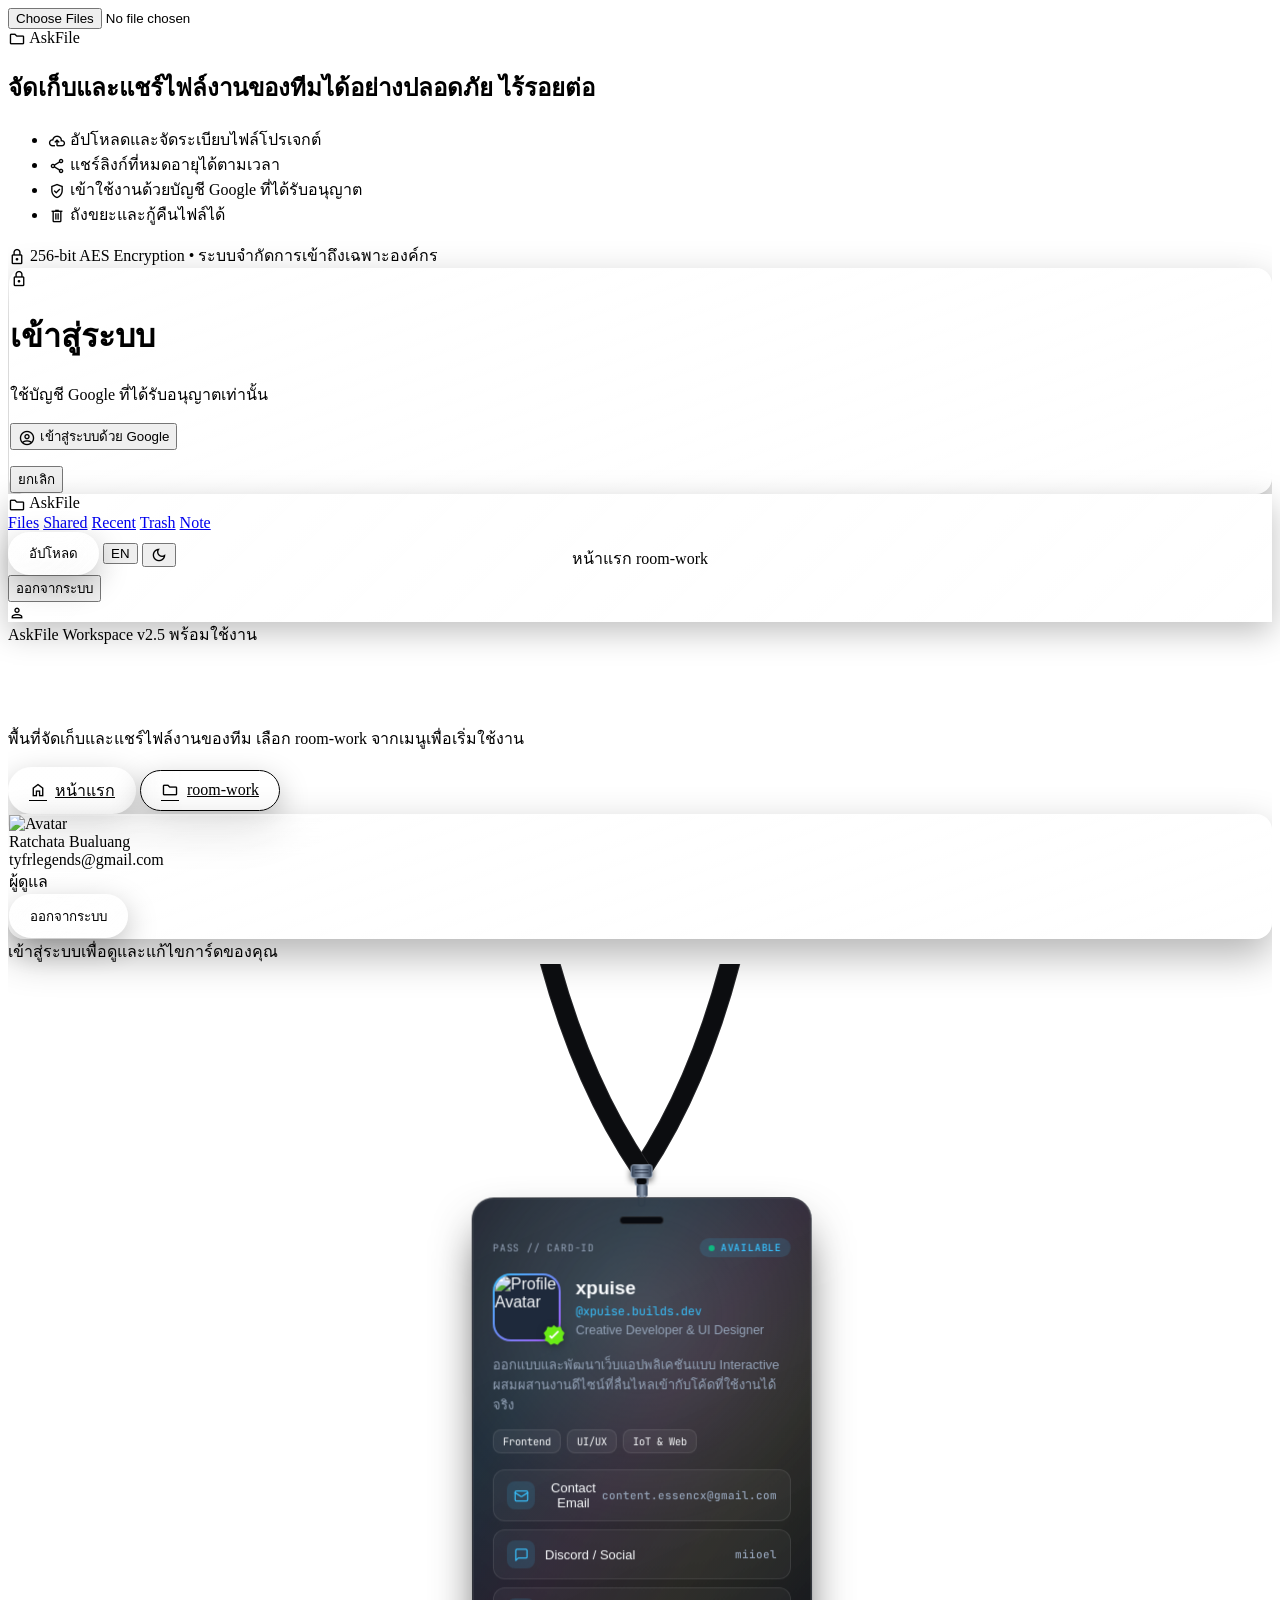
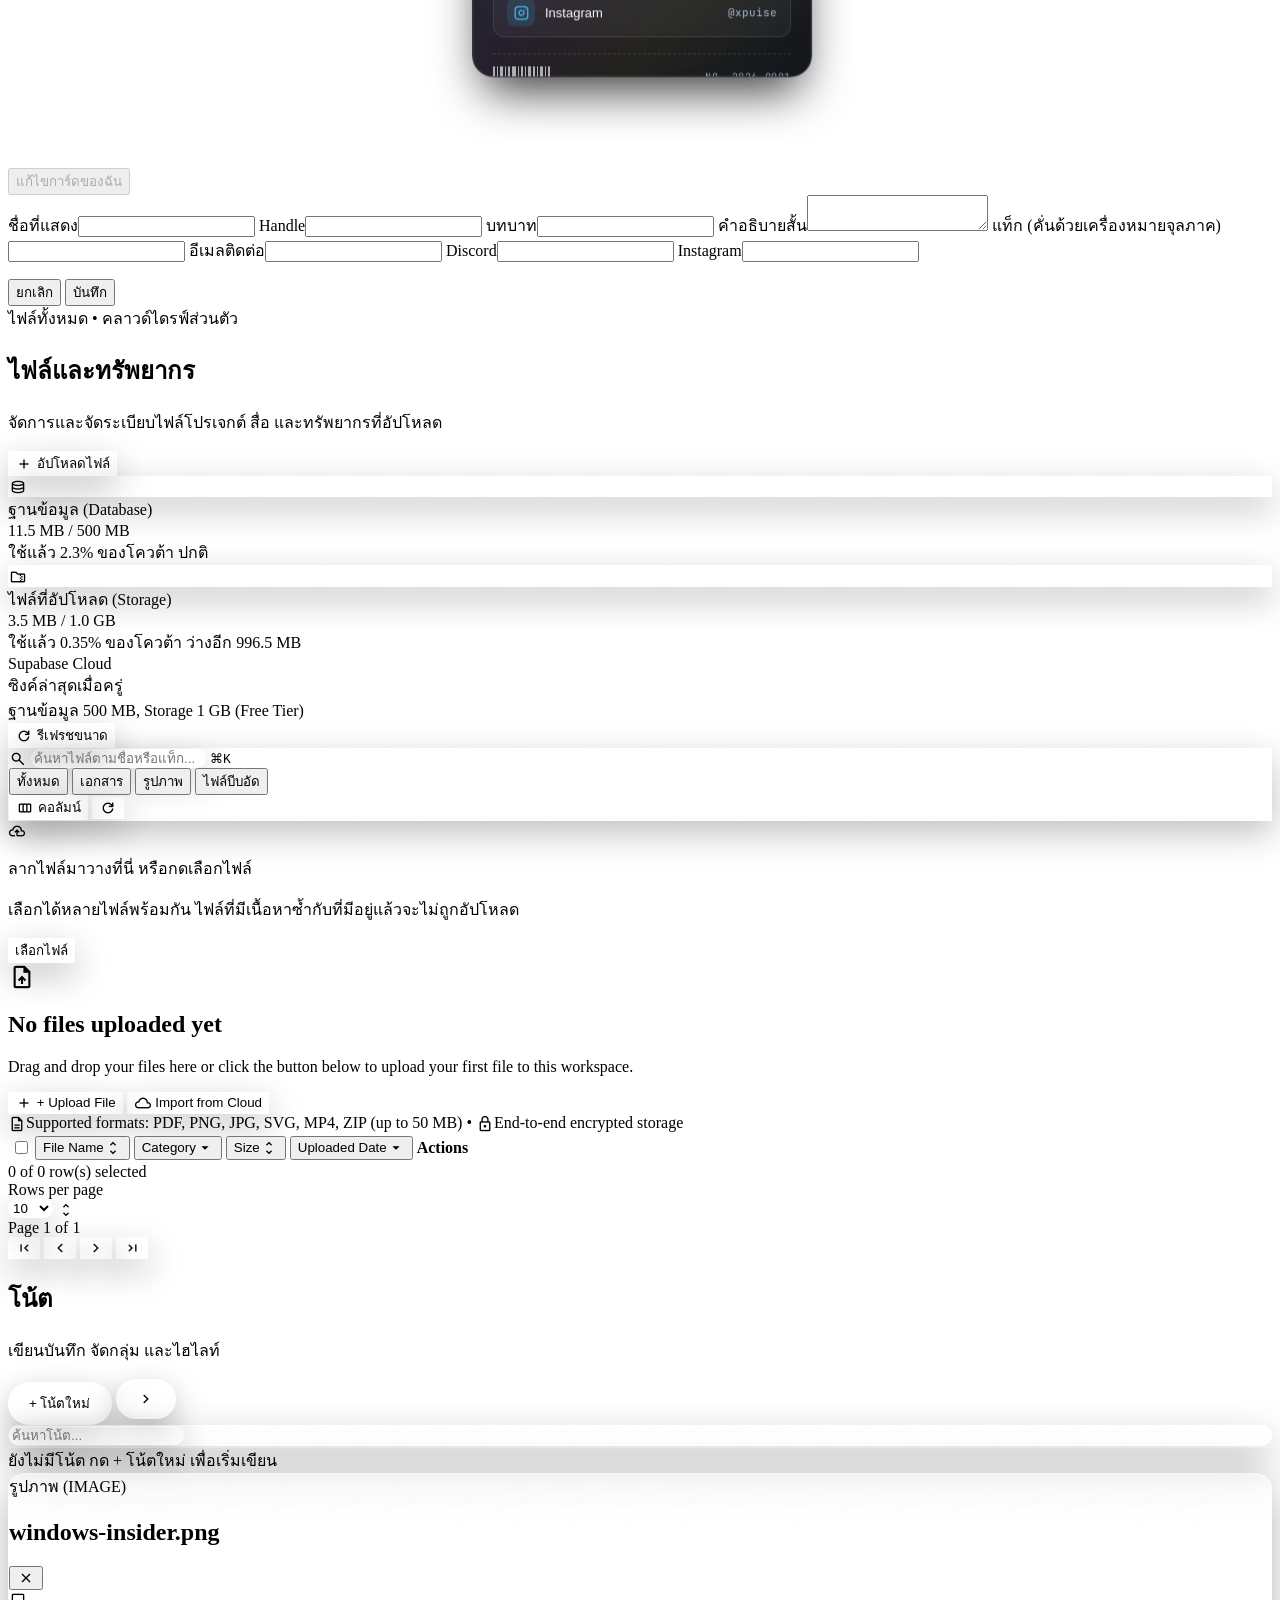
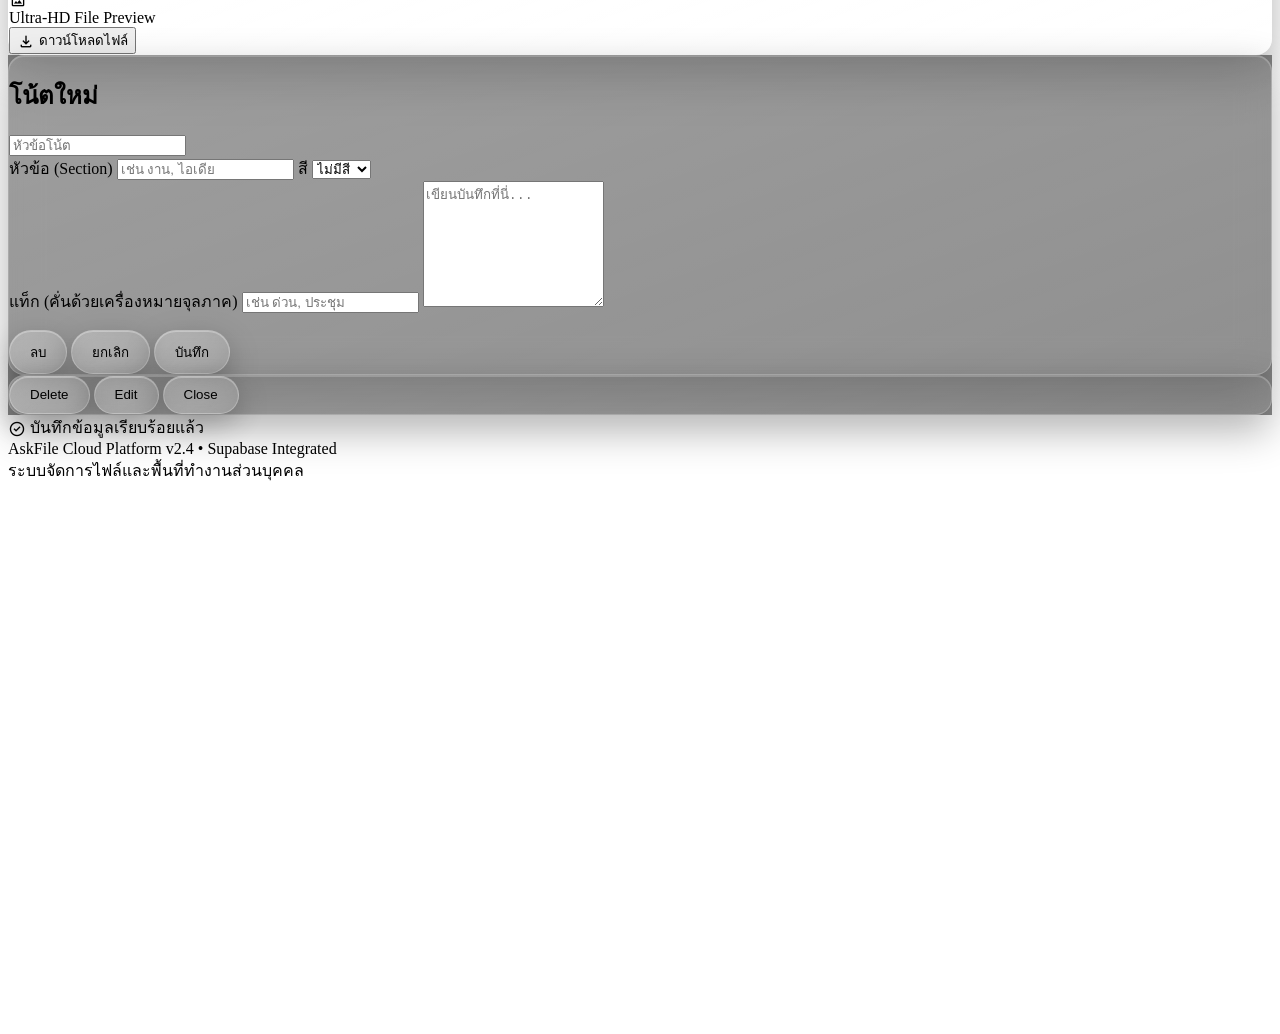
==== commit cfe8b044: "Update index.html" ====
--- a/index.html
+++ b/index.html
@@ -135,7 +135,7 @@
 <section class="relative min-h-full flex flex-col justify-center" id="viewHome">
 <!-- Interactive Dot Canvas Grid -->
 <canvas id="dotCanvas"></canvas>
-<div class="relative z-10 min-h-[calc(100vh-3.5rem)] grid lg:grid-cols-2 gap-10 items-center justify-items-center px-6 py-16 max-w-6xl mx-auto w-full">
+<div class="relative z-10 min-h-[calc(100vh-3.5rem)] grid lg:grid-cols-2 gap-10 items-center justify-items-center px-6 py-16 w-full">
 <div class="flex flex-col items-center lg:items-start text-center lg:text-left w-full">
 <div class="inline-flex items-center gap-2 px-3.5 py-1.5 rounded-full bg-surface-container-low border border-outline-variant text-xs text-on-surface-variant mb-4 backdrop-blur-md">
 <span class="w-2 h-2 rounded-full bg-emerald-400 animate-pulse"></span>
@@ -175,8 +175,8 @@
 <!-- CBFM Member Card (ข้อมูลของบัญชีที่ล็อกอิน) -->
 <div class="flex flex-col items-center w-full">
 <div id="cbfmLoginHint" class="hidden text-sm text-on-surface-variant">เข้าสู่ระบบเพื่อดูและแก้ไขการ์ดของคุณ</div>
-<div id="cbfmCard" class="hidden w-full max-w-[420px] pb-6">
-<div id="cbfmRoot" class="relative w-full overflow-hidden select-none touch-none" style="position:relative;width:100%;height:760px;overflow:hidden;">
+<div id="cbfmCard" class="hidden w-full pb-6">
+<div id="cbfmRoot" class="relative w-full overflow-hidden select-none touch-none" style="position:relative;width:100%;height:calc(100vh - 6rem);min-height:640px;overflow:hidden;">
 <style>
 #cbfmRoot {
       --bg-color: #090b10;
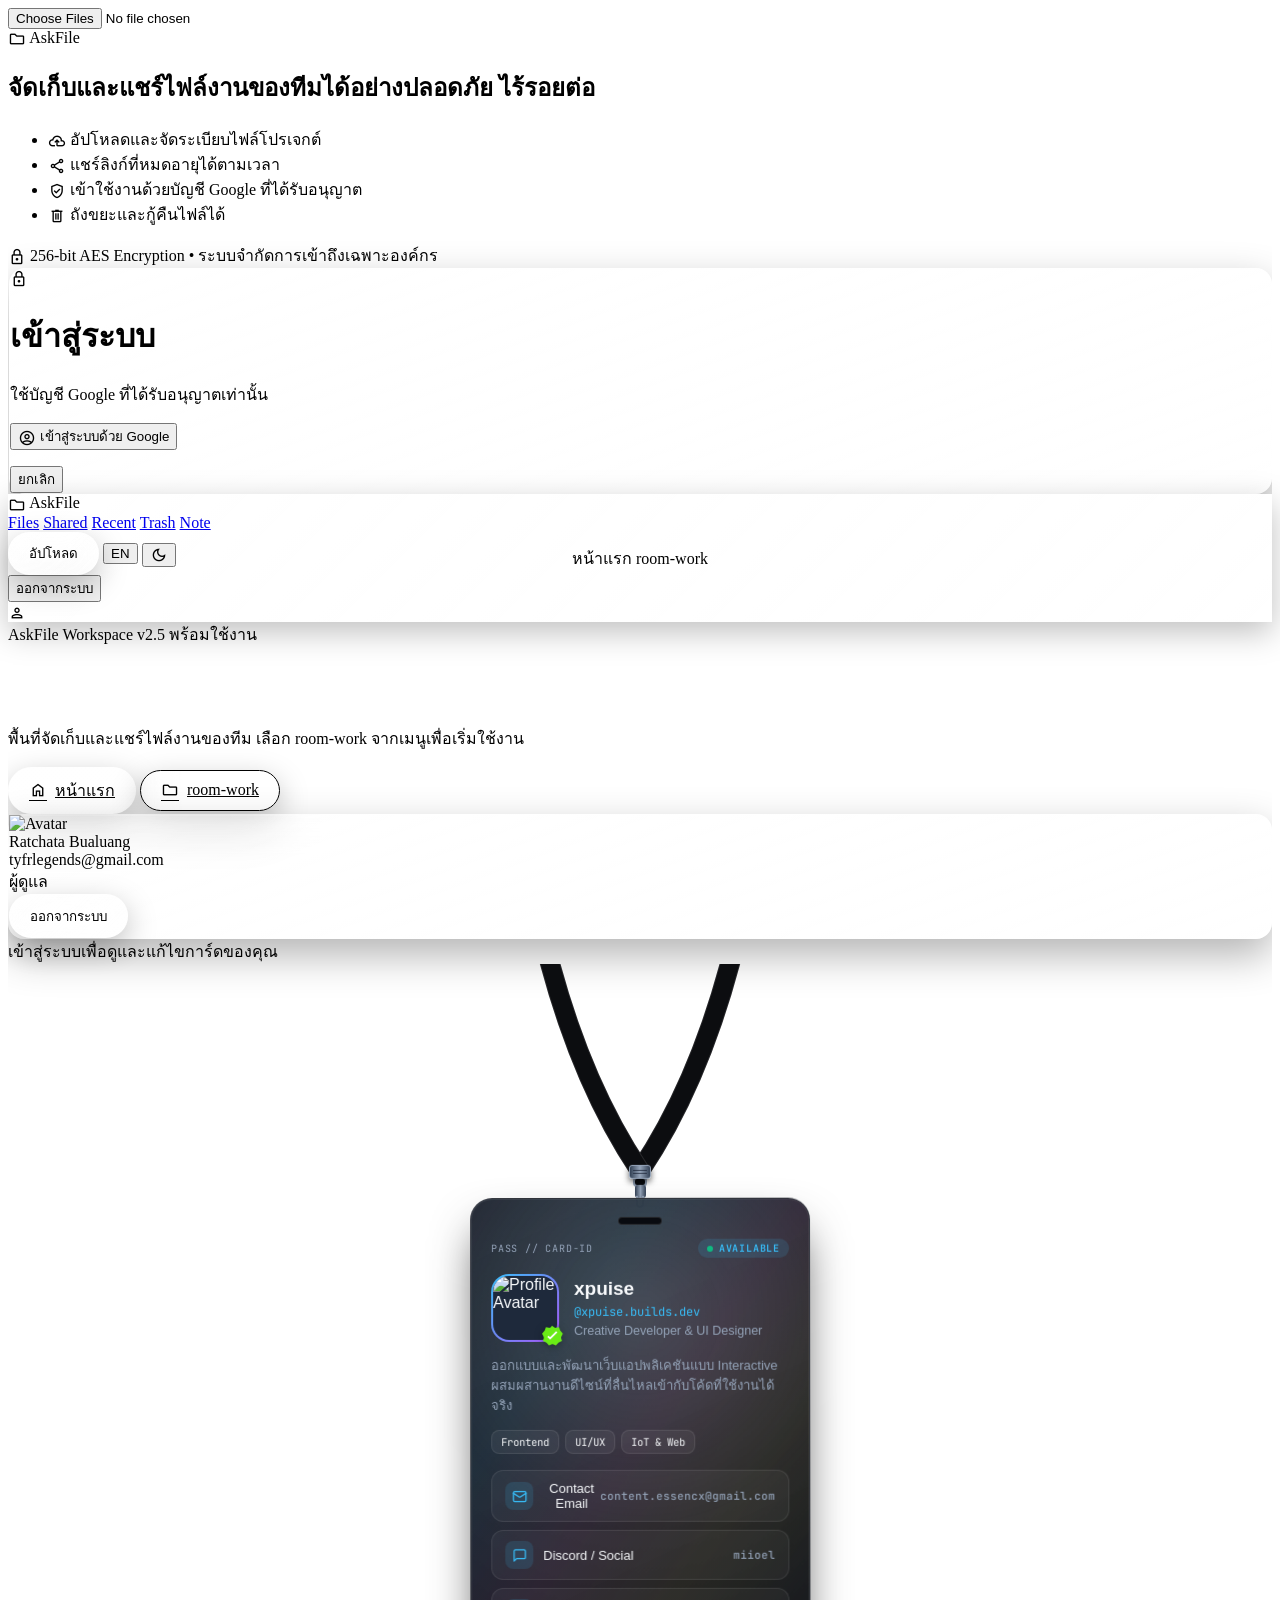
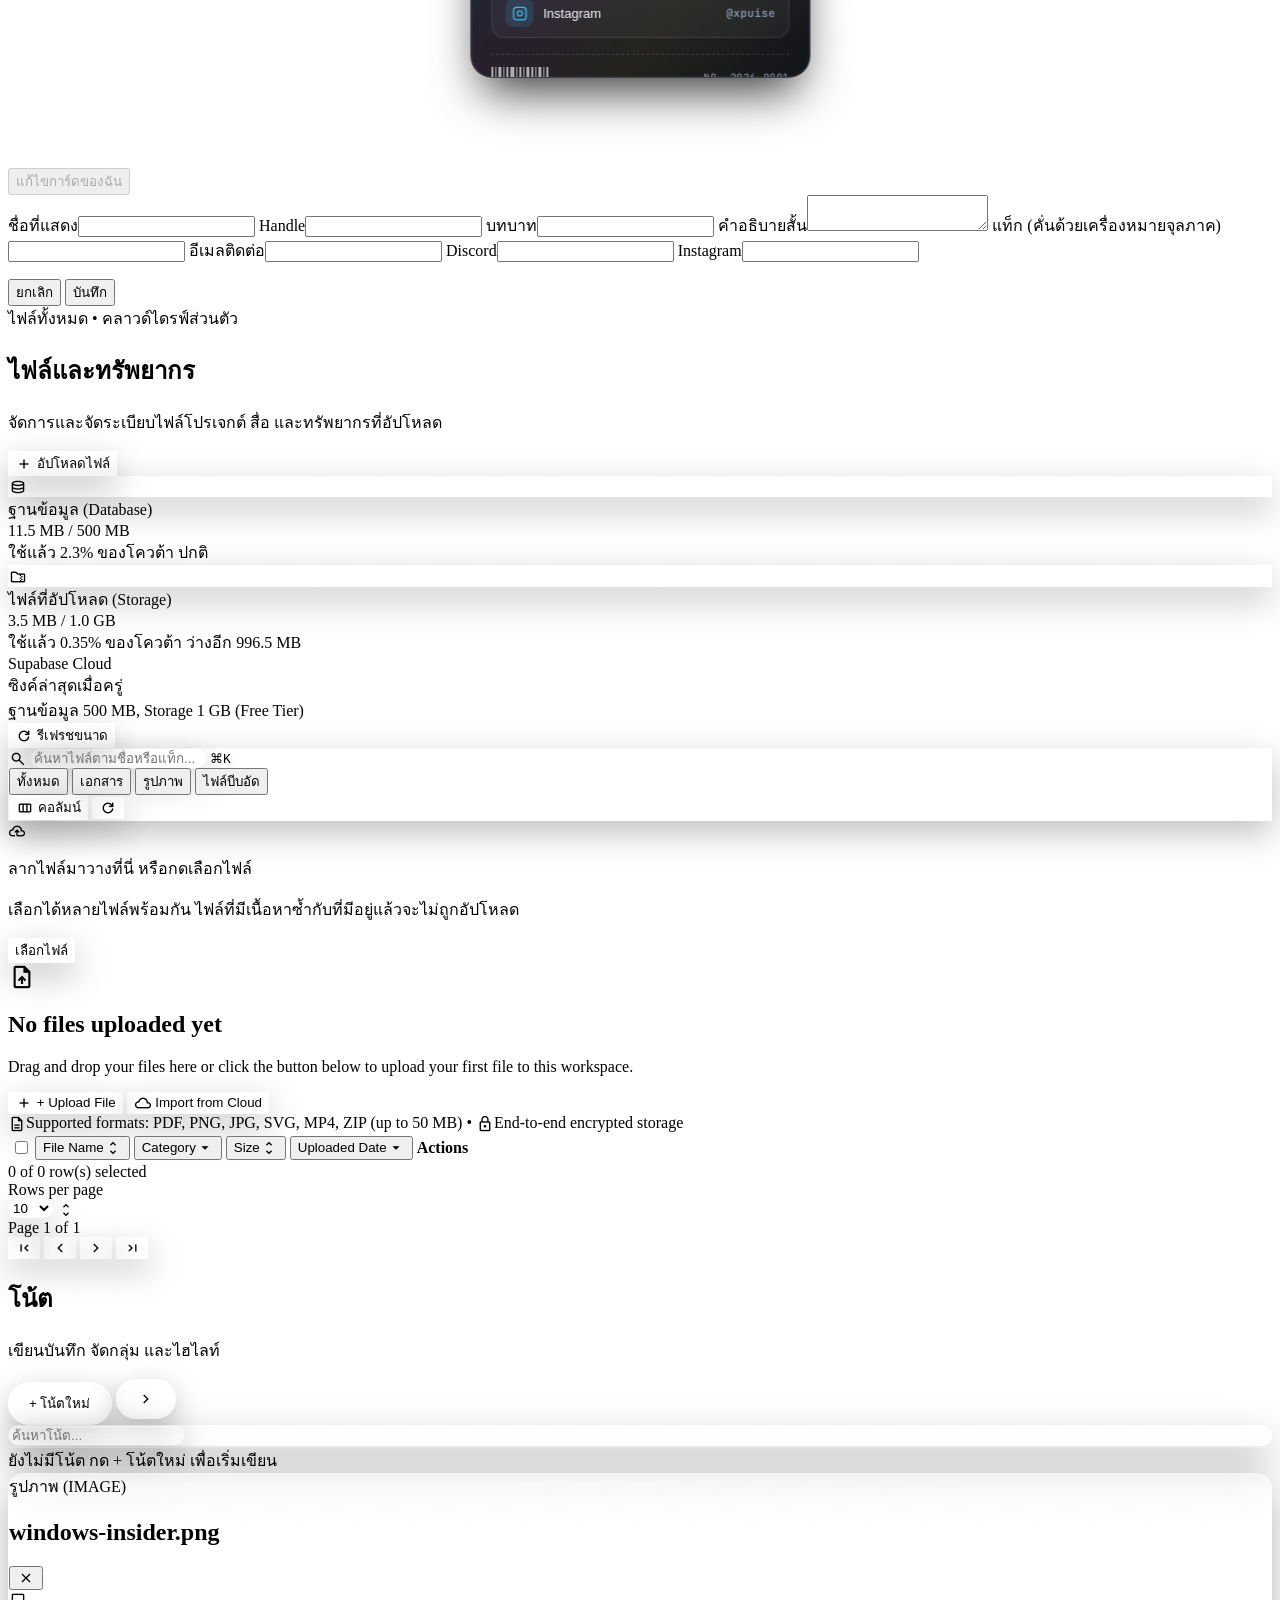
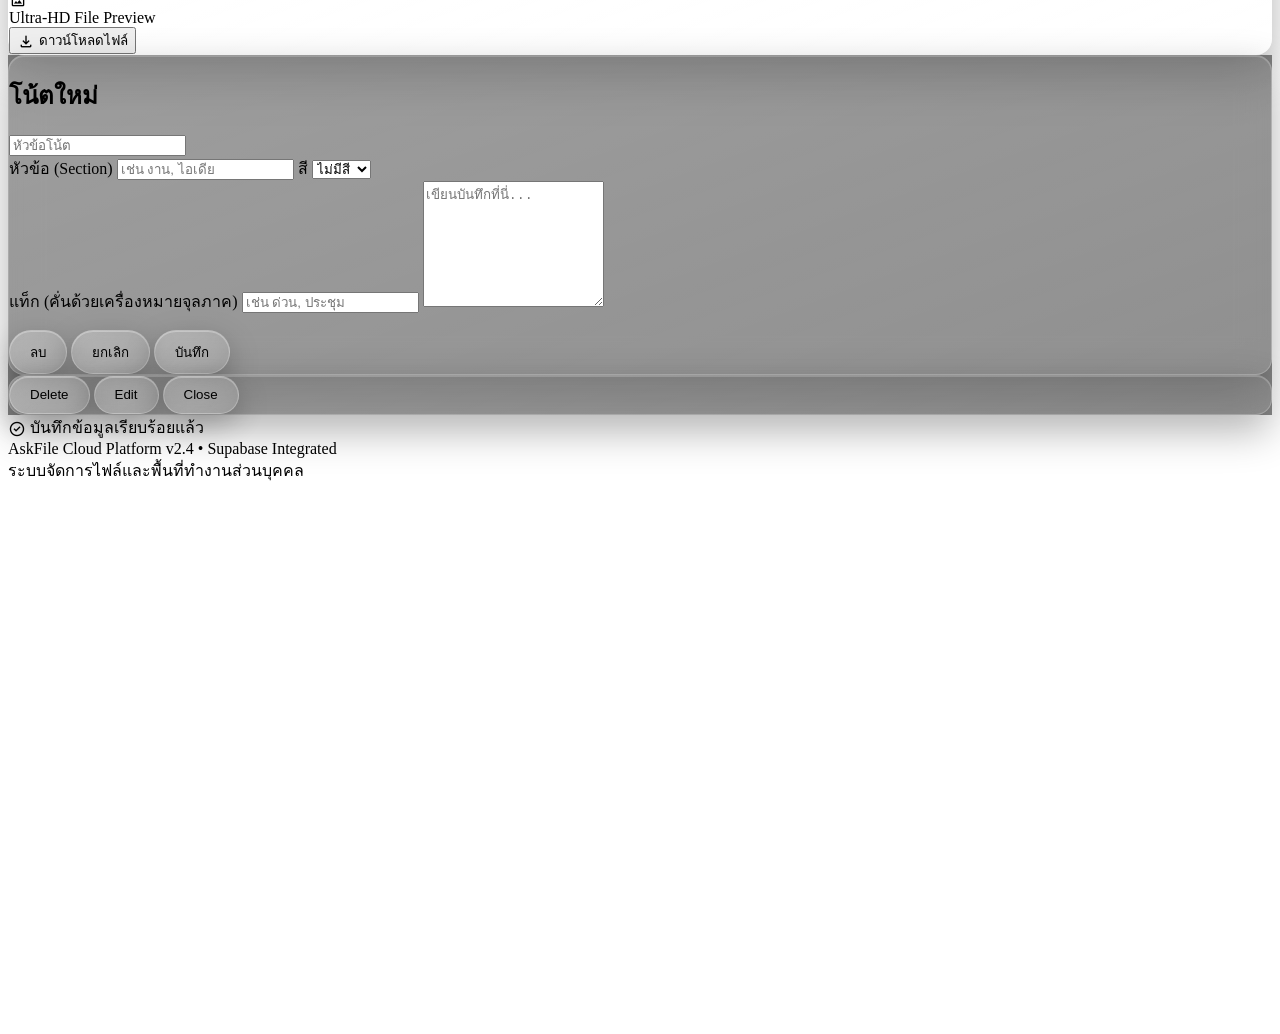
==== commit 5ac825ee: "Update index.html" ====
--- a/index.html
+++ b/index.html
@@ -865,8 +865,9 @@
       let __cardReady = false;
       const __updateAll = () => {
         updateMetrics();
-        if (!__cardReady && viewportW > 0) {
-          __cardReady = true;
+        // เมื่อขนาดพื้นที่เปลี่ยน (เช่น หน้าเพิ่งเปิดหรือย่อขยายหน้าจอ) ให้วางการ์ดที่จุดกลางใหม่ทันที
+        if (viewportW > 0 && !isDragging) {
+          if (!__cardReady) __cardReady = true;
           pos.x = target.x;
           pos.y = target.y;
           vel.x = 0;
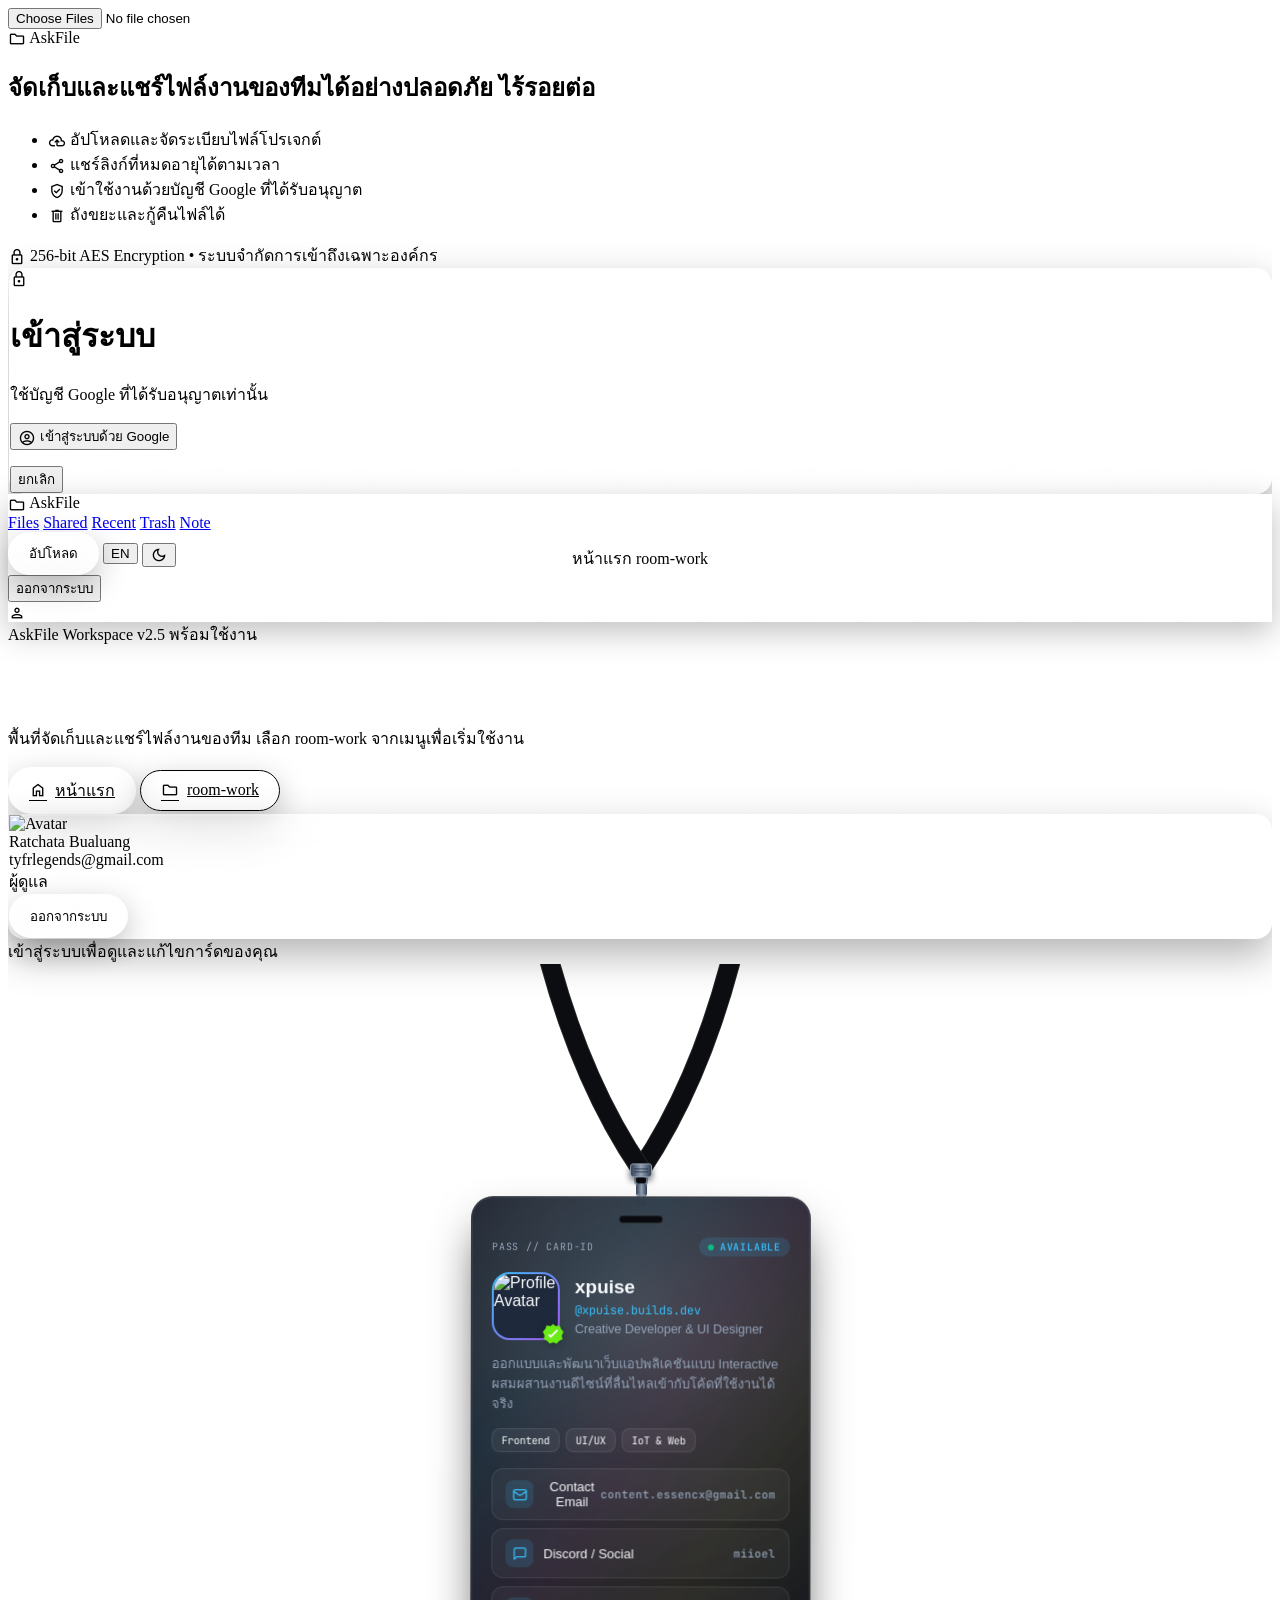
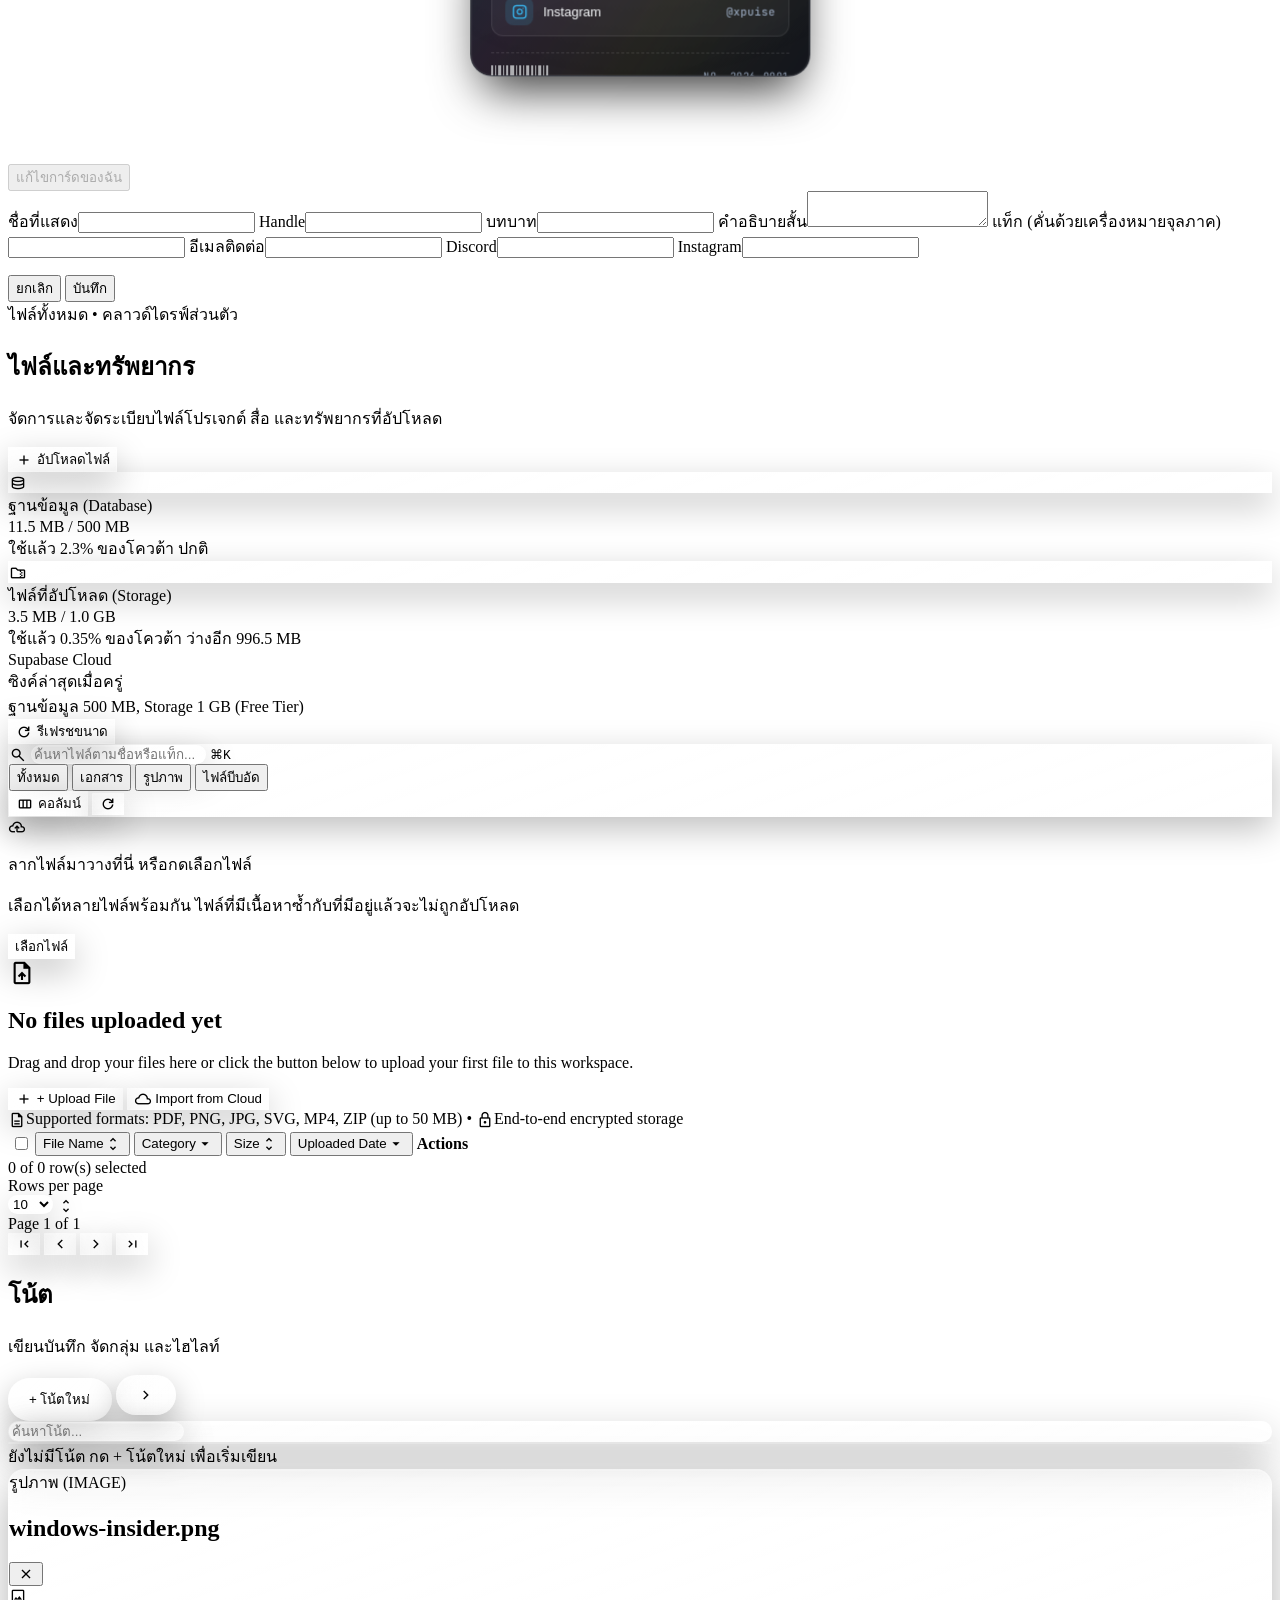
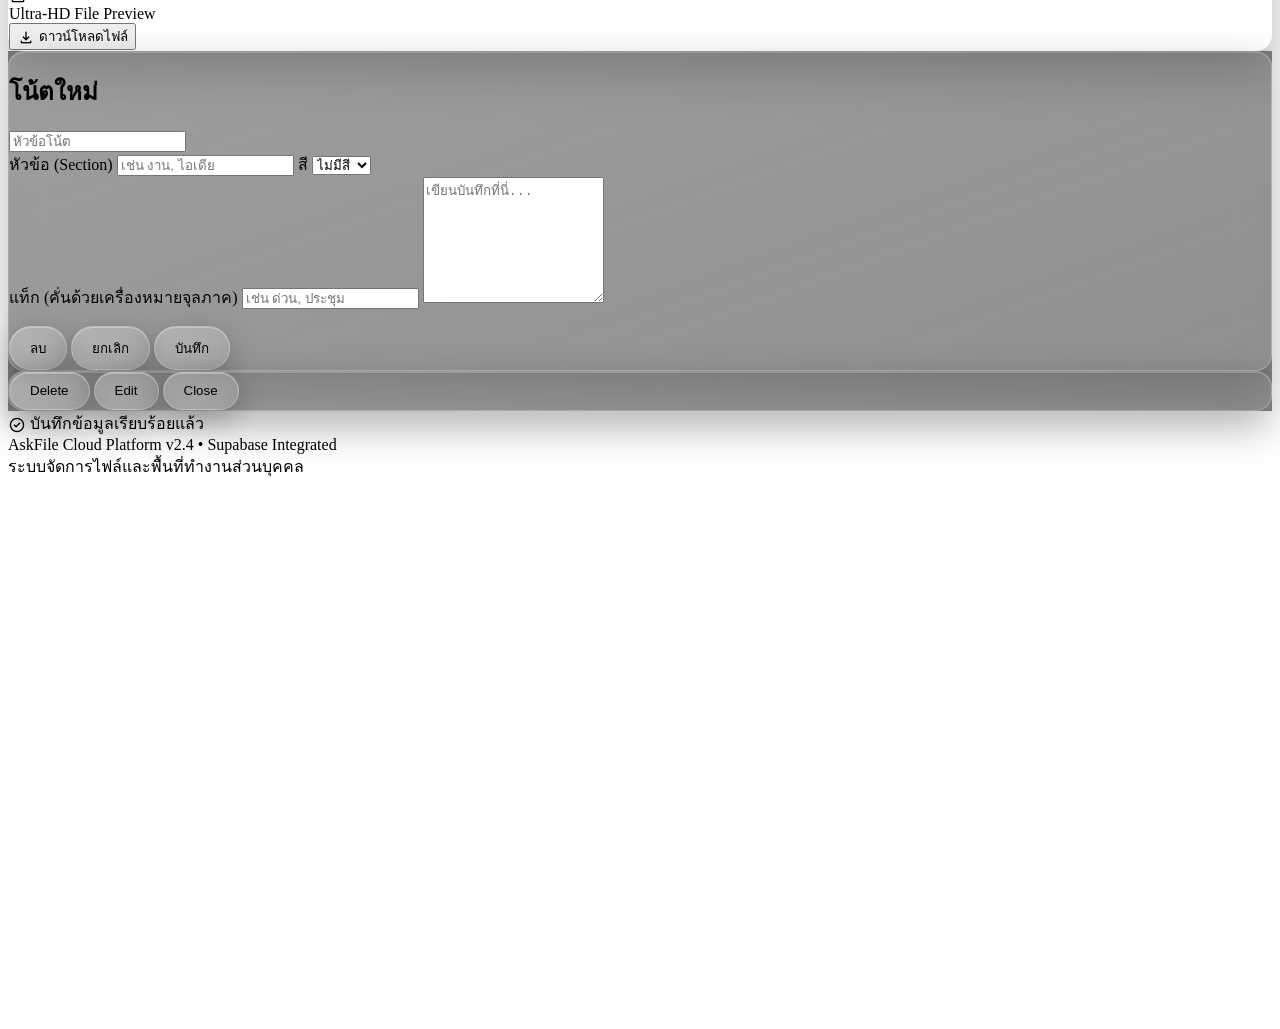
==== commit 08fd35e7: "Update index.html" ====
--- a/index.html
+++ b/index.html
@@ -135,7 +135,7 @@
 <section class="relative min-h-full flex flex-col justify-center" id="viewHome">
 <!-- Interactive Dot Canvas Grid -->
 <canvas id="dotCanvas"></canvas>
-<div class="relative z-10 min-h-[calc(100vh-3.5rem)] grid lg:grid-cols-2 gap-10 items-center justify-items-center px-6 py-16 w-full">
+<div class="relative z-10 min-h-[calc(100vh-3.5rem)] grid lg:grid-cols-2 gap-10 items-center justify-items-center px-6 py-16 pb-24 w-full">
 <div class="flex flex-col items-center lg:items-start text-center lg:text-left w-full">
 <div class="inline-flex items-center gap-2 px-3.5 py-1.5 rounded-full bg-surface-container-low border border-outline-variant text-xs text-on-surface-variant mb-4 backdrop-blur-md">
 <span class="w-2 h-2 rounded-full bg-emerald-400 animate-pulse"></span>
@@ -176,7 +176,7 @@
 <div class="flex flex-col items-center w-full">
 <div id="cbfmLoginHint" class="hidden text-sm text-on-surface-variant">เข้าสู่ระบบเพื่อดูและแก้ไขการ์ดของคุณ</div>
 <div id="cbfmCard" class="hidden w-full pb-6">
-<div id="cbfmRoot" class="relative w-full overflow-hidden select-none touch-none" style="position:relative;width:100%;height:calc(100vh - 6rem);min-height:640px;overflow:hidden;">
+<div id="cbfmRoot" class="relative w-full overflow-hidden select-none touch-none" style="position:relative;width:100%;height:800px;overflow:hidden;">
 <style>
 #cbfmRoot {
       --bg-color: #090b10;
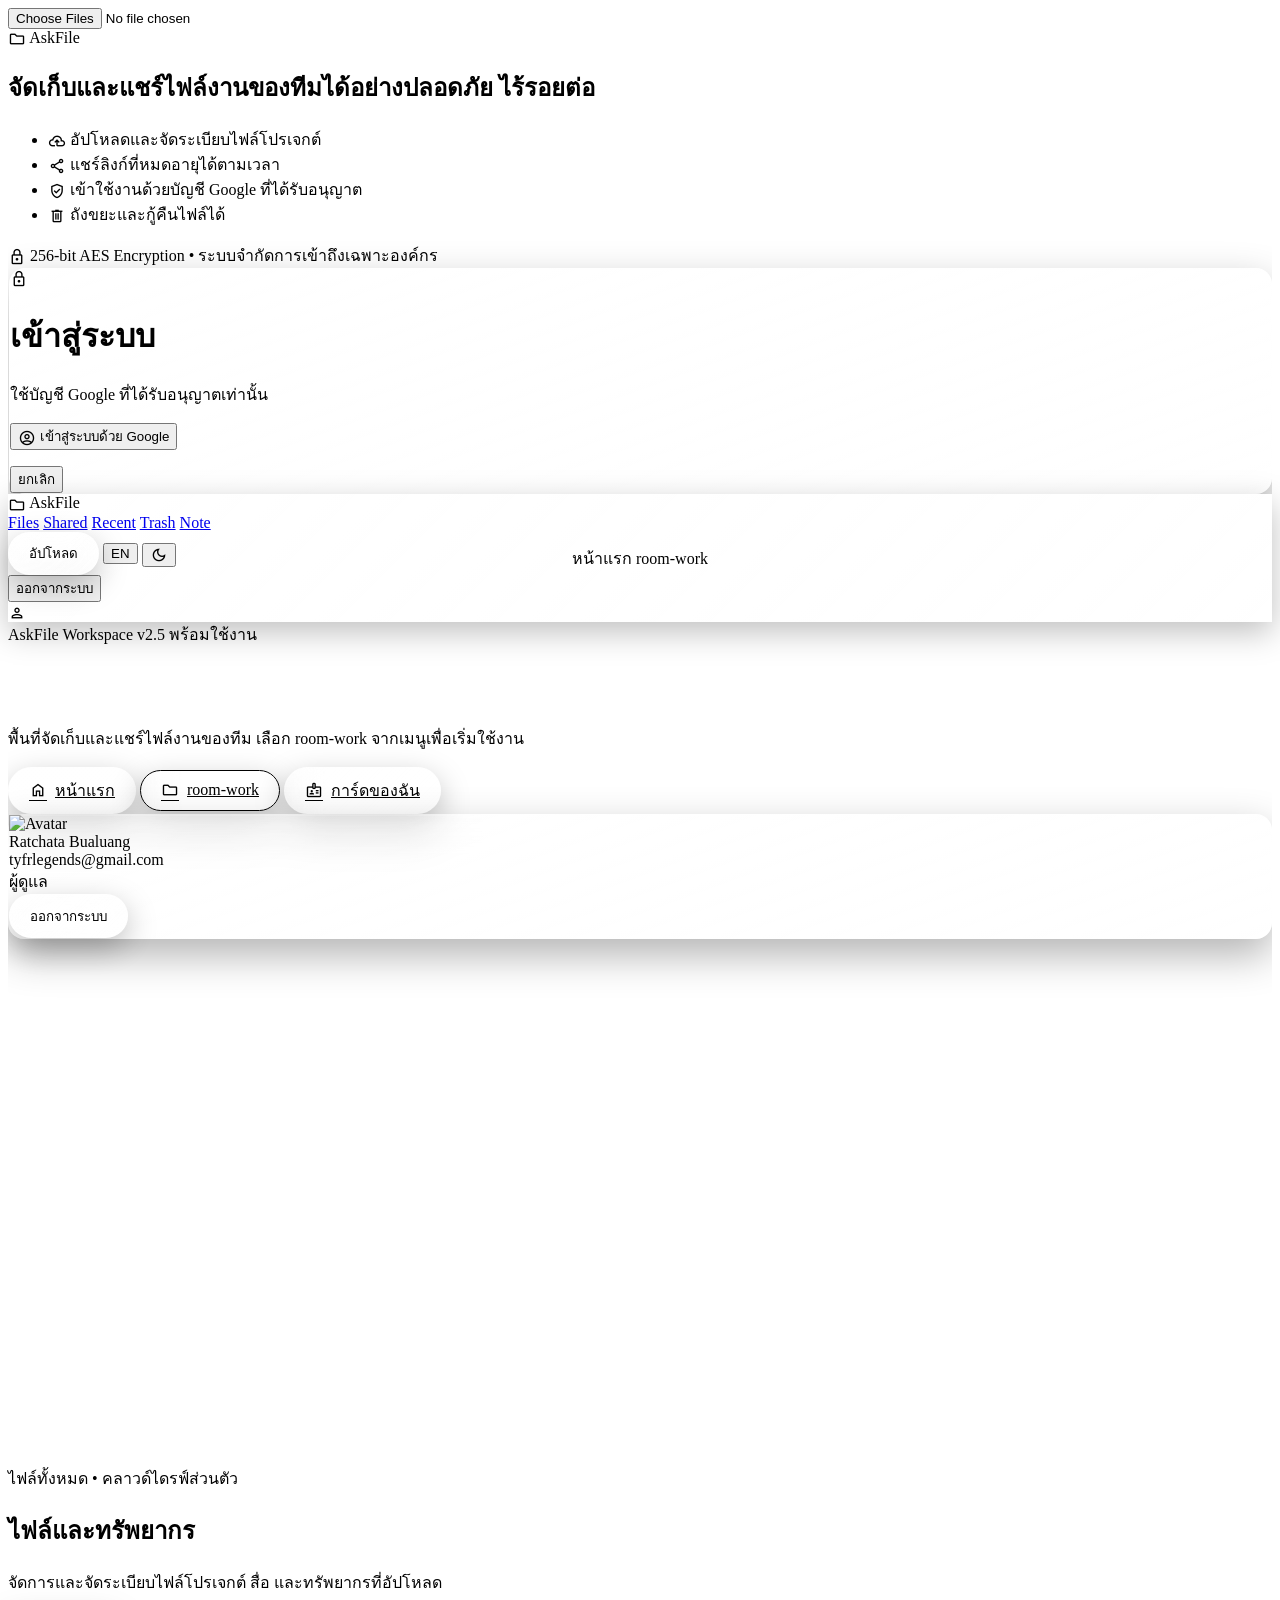
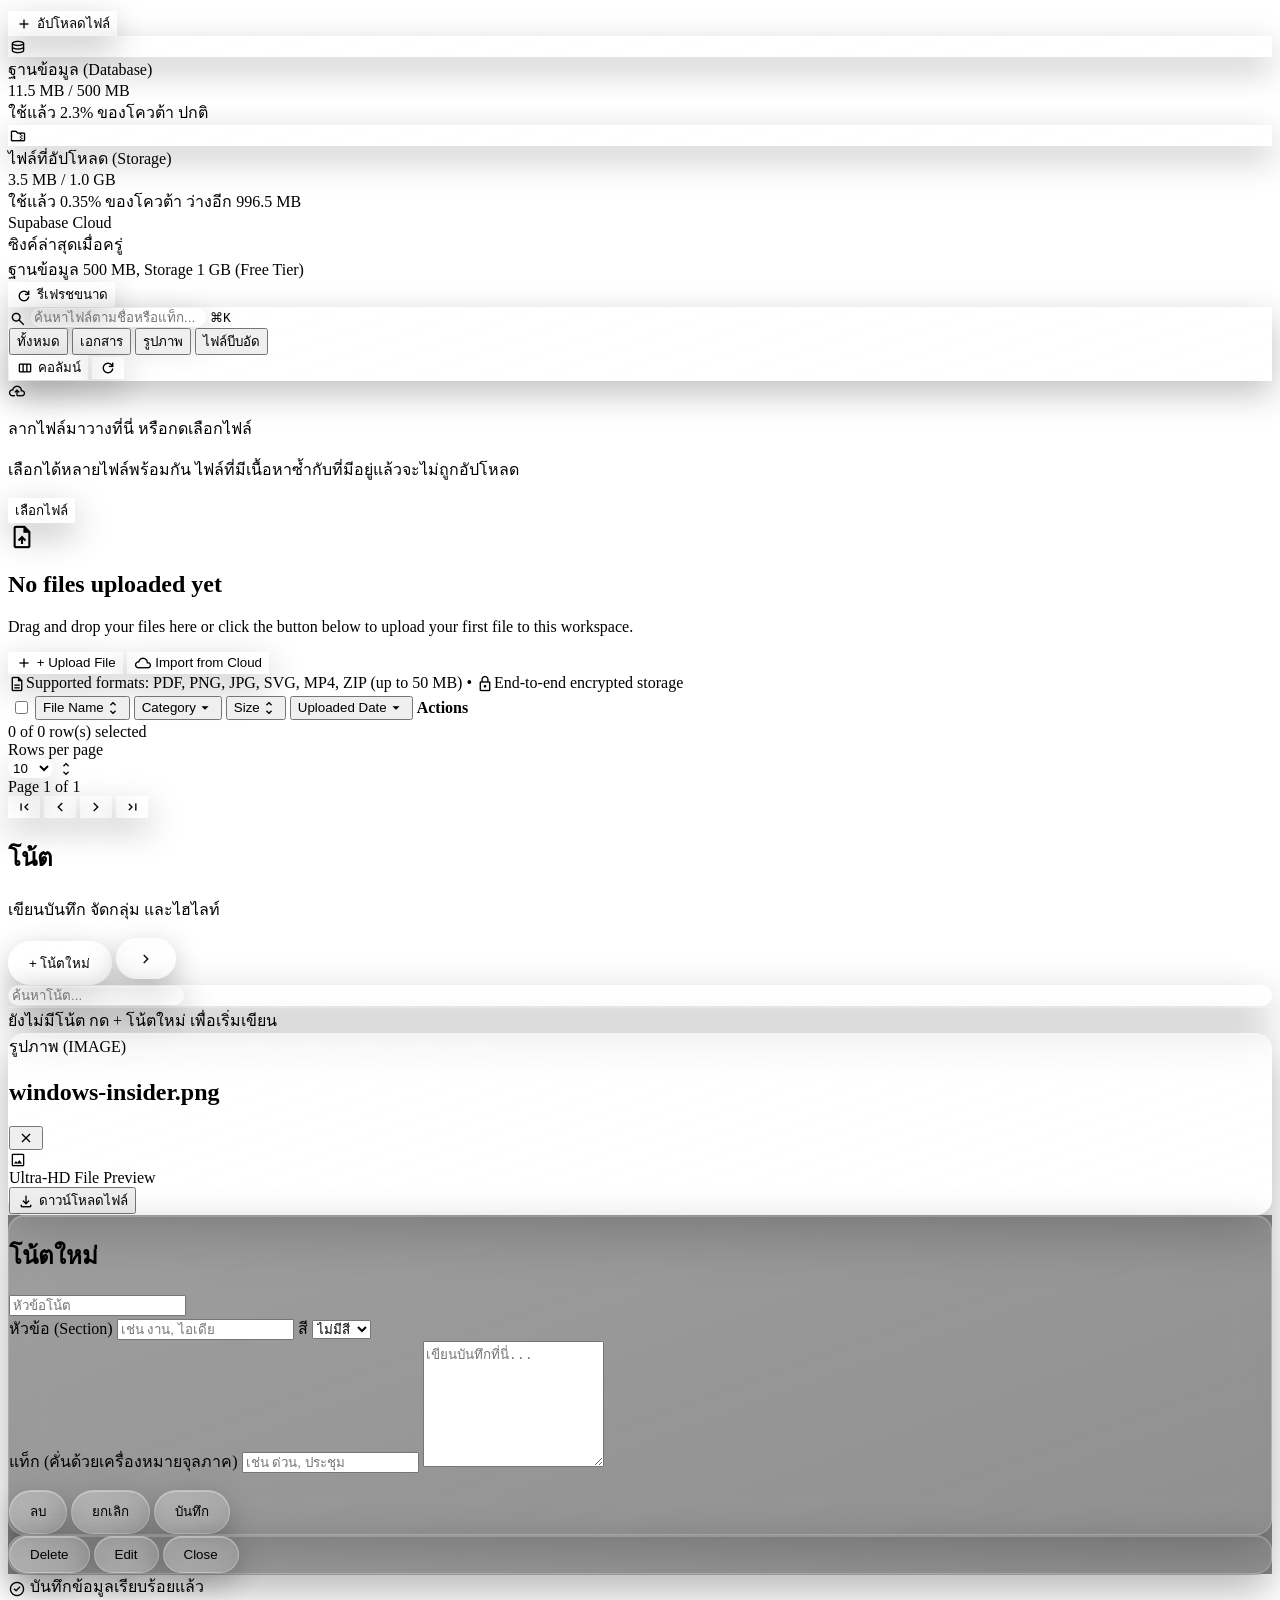
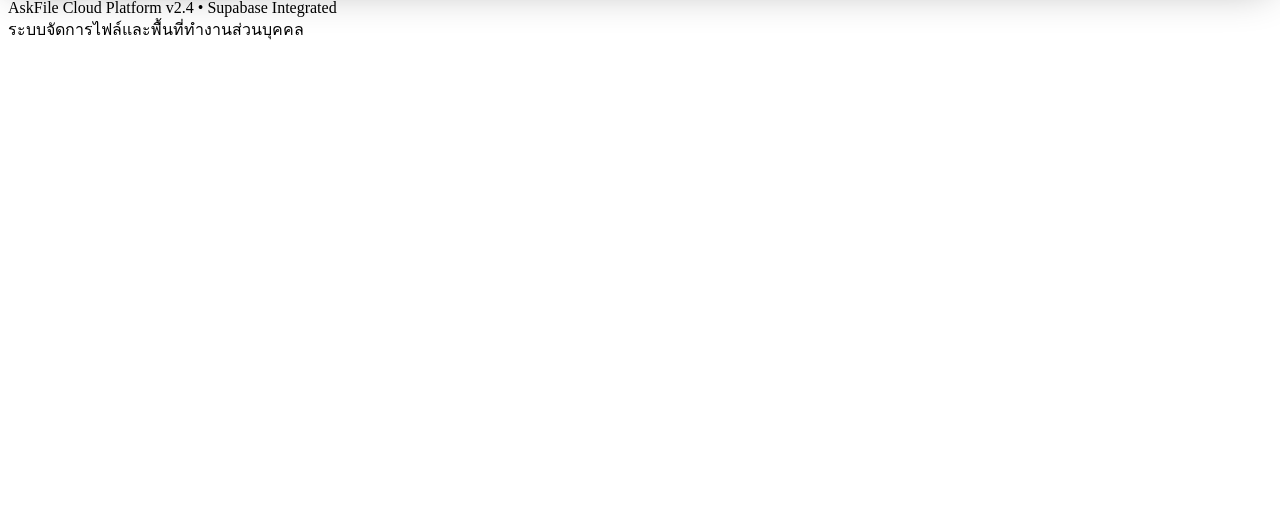
==== commit d0fa7412: "Update index.html" ====
--- a/index.html
+++ b/index.html
@@ -135,8 +135,7 @@
 <section class="relative min-h-full flex flex-col justify-center" id="viewHome">
 <!-- Interactive Dot Canvas Grid -->
 <canvas id="dotCanvas"></canvas>
-<div class="relative z-10 min-h-[calc(100vh-3.5rem)] grid lg:grid-cols-2 gap-10 items-center justify-items-center px-6 py-16 pb-24 w-full">
-<div class="flex flex-col items-center lg:items-start text-center lg:text-left w-full">
+<div class="relative z-10 min-h-[calc(100vh-3.5rem)] flex flex-col items-center justify-center text-center px-6 py-16">
 <div class="inline-flex items-center gap-2 px-3.5 py-1.5 rounded-full bg-surface-container-low border border-outline-variant text-xs text-on-surface-variant mb-4 backdrop-blur-md">
 <span class="w-2 h-2 rounded-full bg-emerald-400 animate-pulse"></span>
             AskFile Workspace v2.5 พร้อมใช้งาน
@@ -156,6 +155,7 @@
 <span class="material-symbols-outlined !text-[18px]">folder</span>
 <span>room-work</span>
 </a>
+<a class="glass-btn" href="card.html"><span class="material-symbols-outlined !text-[18px]">badge</span><span>การ์ดของฉัน</span></a>
 </nav>
 <!-- Profile Card -->
 <div class="mt-8 w-full max-w-sm glass-card flex items-center gap-4 p-4 text-left" id="profileCard">
@@ -172,995 +172,6 @@
 <button class="glass-btn text-xs px-3 py-1.5 shrink-0" id="profileLogoutBtn" type="button">ออกจากระบบ</button>
 </div>
 </div>
-<!-- CBFM Member Card (ข้อมูลของบัญชีที่ล็อกอิน) -->
-<div class="flex flex-col items-center w-full">
-<div id="cbfmLoginHint" class="hidden text-sm text-on-surface-variant">เข้าสู่ระบบเพื่อดูและแก้ไขการ์ดของคุณ</div>
-<div id="cbfmCard" class="hidden w-full pb-6">
-<div id="cbfmRoot" class="relative w-full overflow-hidden select-none touch-none" style="position:relative;width:100%;height:800px;overflow:hidden;">
-<style>
-#cbfmRoot {
-      --bg-color: #090b10;
-      --bg-glow-1: rgba(56, 189, 248, 0.14);
-      --bg-glow-2: rgba(168, 85, 247, 0.14);
-      --card-bg: linear-gradient(155deg, rgba(22, 27, 38, 0.96), rgba(13, 16, 24, 0.98));
-      --card-border: rgba(255, 255, 255, 0.12);
-      --card-shadow: 0 24px 48px -12px rgba(0, 0, 0, 0.8), 0 0 0 1px rgba(255, 255, 255, 0.06) inset;
-      --text-primary: #f8fafc;
-      --text-secondary: #94a3b8;
-      --accent: #38bdf8;
-      --accent-soft: rgba(56, 189, 248, 0.14);
-      --tag-bg: rgba(255, 255, 255, 0.05);
-      --tag-border: rgba(255, 255, 255, 0.09);
-      --link-bg: rgba(255, 255, 255, 0.04);
-      --link-hover: rgba(56, 189, 248, 0.14);
-      --strap-base: #0c0d10;
-      --strap-edge: #27272a;
-      --clasp-metal-1: #94a3b8;
-      --clasp-metal-2: #334155;
-      --holo-opacity: 0.28;
-    }
-#cbfmRoot * {
-      box-sizing: border-box;
-      margin: 0;
-      padding: 0;
-      -webkit-tap-highlight-color: transparent;
-    }
-#cbfmRoot, #cbfmRoot {
-      width: 100%;
-      height: 100%;
-      overflow: hidden;
-      background-color: var(--bg-color);
-      color: var(--text-primary);
-      font-family: 'IBM Plex Sans Thai', sans-serif;
-      user-select: none;
-      touch-action: none;
-    }
-#cbfmRoot /* แสงฟุ้งพื้นหลัง */
-    .ambient-bg {
-      position: absolute;
-      inset: 0;
-      background-image:
-        radial-gradient(circle at 25% 20%, var(--bg-glow-1), transparent 45%),
-        radial-gradient(circle at 75% 80%, var(--bg-glow-2), transparent 45%);
-      pointer-events: none;
-      z-index: 0;
-    }
-#cbfmRoot /* พื้นหลังจุดที่เลื่อนและเปลี่ยนสี */
-    @property --dot-h {
-      syntax: '<number>';
-      inherits: true;
-      initial-value: 200;
-    }
-#cbfmRoot .dot-layer {
-      position: absolute;
-      inset: -26px;
-      background-image: radial-gradient(
-        circle,
-        hsla(var(--dot-h), 85%, 70%, 0.45) 1.2px,
-        transparent 1.6px
-      );
-      background-size: 26px 26px;
-      pointer-events: none;
-      z-index: 0;
-      will-change: transform;
-      animation: dotDrift 14s linear infinite, dotHue 12s linear infinite;
-    }
-@keyframes dotDrift {
-      from { transform: translate3d(0, 0, 0); }
-      to   { transform: translate3d(26px, 26px, 0); }
-    }
-@keyframes dotHue {
-      from { --dot-h: 0; }
-      to   { --dot-h: 360; }
-    }
-#cbfmRoot #lanyard-svg {
-      position: absolute;
-      inset: 0;
-      width: 100%;
-      height: 100%;
-      pointer-events: none;
-      z-index: 10;
-      transform: translateZ(0);
-    }
-#cbfmRoot .stage {
-      position: absolute;
-      inset: 0;
-      perspective: 1100px;
-      pointer-events: none;
-      z-index: 20;
-    }
-#cbfmRoot #card-wrapper {
-      position: absolute;
-      top: 0;
-      left: 0;
-      width: 340px;
-      transform-style: preserve-3d;
-      pointer-events: auto;
-      cursor: grab;
-      will-change: transform;
-      backface-visibility: hidden;
-      -webkit-backface-visibility: hidden;
-    }
-#cbfmRoot #card-wrapper:active {
-      cursor: grabbing;
-    }
-#cbfmRoot .clasp-assembly {
-      position: relative;
-      width: 38px;
-      height: 44px;
-      margin: 0 auto -11px auto;
-      z-index: 5;
-      display: flex;
-      flex-direction: column;
-      align-items: center;
-      pointer-events: none;
-    }
-#cbfmRoot .strap-clamp-box {
-      width: 22px;
-      height: 14px;
-      border-radius: 3px;
-      background: linear-gradient(90deg, var(--clasp-metal-2), var(--clasp-metal-1), var(--clasp-metal-2));
-      border: 1px solid var(--clasp-metal-1);
-      box-shadow: 0 3px 6px rgba(0, 0, 0, 0.6);
-      display: flex;
-      flex-direction: column;
-      justify-content: space-evenly;
-      padding: 1px 3px;
-      z-index: 2;
-    }
-#cbfmRoot .strap-clamp-box span {
-      display: block;
-      height: 1.2px;
-      background: rgba(15, 23, 42, 0.65);
-      border-radius: 1px;
-    }
-#cbfmRoot .clasp-loop {
-      width: 14px;
-      height: 10px;
-      margin-top: -2px;
-      border: 2.2px solid var(--clasp-metal-1);
-      border-radius: 4px;
-      background: #090b10;
-    }
-#cbfmRoot .clasp-body {
-      width: 11px;
-      height: 13px;
-      margin-top: -2px;
-      border-radius: 3px;
-      background: linear-gradient(90deg, var(--clasp-metal-2), var(--clasp-metal-1), var(--clasp-metal-2));
-    }
-#cbfmRoot .clasp-hook {
-      width: 8px;
-      height: 12px;
-      margin-top: -2px;
-      border: 2px solid var(--clasp-metal-1);
-      border-top: none;
-      border-radius: 0 0 6px 6px;
-    }
-#cbfmRoot .card-flipper {
-      position: relative;
-      width: 100%;
-      height: 480px;
-      transform-style: preserve-3d;
-      will-change: transform;
-      transform: translateZ(0);
-      transition: transform 0.6s cubic-bezier(0.34, 1.56, 0.64, 1);
-    }
-#cbfmRoot .card-flipper.flipped {
-      transform: rotateY(180deg) translateZ(0);
-    }
-#cbfmRoot .id-card {
-      position: absolute;
-      inset: 0;
-      width: 100%;
-      height: 100%;
-      background: var(--card-bg);
-      border: 1px solid var(--card-border);
-      border-radius: 22px;
-      padding: 18px 20px 20px;
-      box-shadow: var(--card-shadow);
-      overflow: hidden;
-      backface-visibility: hidden;
-      -webkit-backface-visibility: hidden;
-      transform: translateZ(0.1px);
-      contain: layout paint;
-    }
-#cbfmRoot .id-card.card-back {
-      transform: rotateY(180deg) translateZ(0.1px);
-      display: flex;
-      flex-direction: column;
-      justify-content: space-between;
-    }
-#cbfmRoot .back-content {
-      position: relative;
-      z-index: 2;
-      display: flex;
-      flex-direction: column;
-      align-items: center;
-      text-align: center;
-      padding: 20px 10px;
-    }
-#cbfmRoot .card-slot-cutout {
-      width: 44px;
-      height: 8px;
-      border-radius: 999px;
-      background: var(--bg-color);
-      border: 1px solid var(--card-border);
-      margin: 0 auto 14px auto;
-      position: relative;
-      z-index: 2;
-    }
-#cbfmRoot .holo-foil {
-      position: absolute;
-      inset: -40%;
-      background: linear-gradient(
-        125deg,
-        transparent 20%,
-        rgba(56, 189, 248, 0.28) 38%,
-        rgba(244, 114, 182, 0.3) 50%,
-        rgba(250, 204, 21, 0.24) 62%,
-        transparent 80%
-      );
-      opacity: var(--holo-opacity);
-      pointer-events: none;
-      will-change: transform;
-      transform: translate3d(0, 0, 0);
-    }
-#cbfmRoot .specular-glare {
-      position: absolute;
-      inset: -35%;
-      background: radial-gradient(
-        circle at 50% 35%,
-        rgba(255, 255, 255, 0.16) 0%,
-        rgba(255, 255, 255, 0.03) 35%,
-        transparent 62%
-      );
-      pointer-events: none;
-      will-change: transform;
-      transform: translate3d(0, 0, 0);
-    }
-#cbfmRoot .card-meta {
-      display: flex;
-      justify-content: space-between;
-      align-items: center;
-      margin-bottom: 16px;
-      font-family: 'JetBrains Mono', monospace;
-      font-size: 10px;
-      letter-spacing: 0.08em;
-      color: var(--text-secondary);
-      position: relative;
-      z-index: 2;
-    }
-#cbfmRoot .status-badge {
-      display: inline-flex;
-      align-items: center;
-      gap: 6px;
-      padding: 3px 9px;
-      border-radius: 999px;
-      background: var(--accent-soft);
-      color: var(--accent);
-      font-weight: 600;
-    }
-#cbfmRoot .status-dot {
-      width: 6px;
-      height: 6px;
-      border-radius: 50%;
-      background: #10b981;
-    }
-#cbfmRoot .profile-header {
-      display: flex;
-      align-items: center;
-      gap: 15px;
-      margin-bottom: 14px;
-      position: relative;
-      z-index: 2;
-    }
-#cbfmRoot .avatar-wrap {
-      position: relative;
-      width: 68px;
-      height: 68px;
-      border-radius: 18px;
-      padding: 2px;
-      background: linear-gradient(135deg, var(--accent), #a855f7);
-      flex-shrink: 0;
-    }
-#cbfmRoot .avatar-img {
-      width: 100%;
-      height: 100%;
-      border-radius: 16px;
-      object-fit: cover;
-      background: #1e293b;
-      display: block;
-    }
-#cbfmRoot .verified-tick {
-      position: absolute;
-      bottom: -4px;
-      right: -4px;
-      width: 22px;
-      height: 22px;
-      display: flex;
-      align-items: center;
-      justify-content: center;
-      filter: drop-shadow(0 2px 4px rgba(0,0,0,0.3));
-    }
-#cbfmRoot .profile-info h1 {
-      font-size: 19px;
-      font-weight: 700;
-      line-height: 1.2;
-      margin-bottom: 3px;
-    }
-#cbfmRoot .profile-handle {
-      font-family: 'JetBrains Mono', monospace;
-      font-size: 12px;
-      color: var(--accent);
-      margin-bottom: 4px;
-    }
-#cbfmRoot .profile-role {
-      font-size: 12.5px;
-      color: var(--text-secondary);
-      font-weight: 500;
-    }
-#cbfmRoot .bio-text {
-      font-size: 13px;
-      line-height: 1.55;
-      color: var(--text-secondary);
-      margin-bottom: 14px;
-      position: relative;
-      z-index: 2;
-    }
-#cbfmRoot .tags-row {
-      display: flex;
-      flex-wrap: wrap;
-      gap: 6px;
-      margin-bottom: 16px;
-      position: relative;
-      z-index: 2;
-    }
-#cbfmRoot .tag {
-      font-family: 'JetBrains Mono', monospace;
-      font-size: 10.5px;
-      padding: 4px 9px;
-      border-radius: 8px;
-      background: var(--tag-bg);
-      border: 1px solid var(--tag-border);
-      color: var(--text-primary);
-    }
-#cbfmRoot .links-stack {
-      display: flex;
-      flex-direction: column;
-      gap: 8px;
-      margin-bottom: 16px;
-      position: relative;
-      z-index: 2;
-    }
-#cbfmRoot .bio-link {
-      display: flex;
-      align-items: center;
-      justify-content: space-between;
-      padding: 10px 13px;
-      border-radius: 12px;
-      background: var(--link-bg);
-      border: 1px solid var(--tag-border);
-      color: var(--text-primary);
-      text-decoration: none;
-      font-size: 13px;
-      font-weight: 500;
-      transition: background-color 0.15s ease, border-color 0.15s ease;
-      cursor: pointer;
-    }
-#cbfmRoot .bio-link:hover {
-      background: var(--link-hover);
-      border-color: var(--accent);
-    }
-#cbfmRoot .link-left {
-      display: flex;
-      align-items: center;
-      gap: 10px;
-    }
-#cbfmRoot .link-icon {
-      width: 28px;
-      height: 28px;
-      border-radius: 8px;
-      background: var(--accent-soft);
-      color: var(--accent);
-      display: flex;
-      align-items: center;
-      justify-content: center;
-      flex-shrink: 0;
-    }
-#cbfmRoot .link-sub {
-      font-family: 'JetBrains Mono', monospace;
-      font-size: 11px;
-      color: var(--text-secondary);
-    }
-#cbfmRoot .card-footer {
-      padding-top: 12px;
-      border-top: 1px dashed var(--card-border);
-      display: flex;
-      justify-content: space-between;
-      align-items: center;
-      position: relative;
-      z-index: 2;
-    }
-#cbfmRoot .barcode {
-      display: flex;
-      align-items: center;
-      gap: 2px;
-      height: 20px;
-      opacity: 0.65;
-    }
-#cbfmRoot .barcode span {
-      display: block;
-      height: 100%;
-      background: var(--text-primary);
-    }
-#cbfmRoot .serial-code {
-      font-family: 'JetBrains Mono', monospace;
-      font-size: 10px;
-      color: var(--text-secondary);
-      letter-spacing: 0.06em;
-    }
-#cbfmRoot .qr-placeholder {
-      width: 120px;
-      height: 120px;
-      background: rgba(255, 255, 255, 0.05);
-      border: 1px solid var(--card-border);
-      border-radius: 14px;
-      display: flex;
-      align-items: center;
-      justify-content: center;
-      margin-bottom: 16px;
-      color: var(--text-primary);
-    }
-#cbfmRoot .back-title {
-      font-size: 16px;
-      font-weight: 700;
-      margin-bottom: 6px;
-    }
-#cbfmRoot .back-desc {
-      font-size: 12.5px;
-      color: var(--text-secondary);
-      line-height: 1.5;
-      margin-bottom: 20px;
-    }
-#cbfmRoot .cbfm-toast {
-      position: absolute;
-      bottom: 24px;
-      left: 50%;
-      transform: translate3d(-50%, 80px, 0);
-      background: var(--text-primary);
-      color: var(--bg-color);
-      padding: 9px 18px;
-      border-radius: 999px;
-      font-size: 12.5px;
-      font-weight: 600;
-      box-shadow: 0 12px 30px rgba(0, 0, 0, 0.35);
-      z-index: 100;
-      opacity: 0;
-      transition: opacity 0.25s ease, transform 0.25s ease;
-      pointer-events: none;
-    }
-#cbfmRoot .cbfm-toast.show {
-      opacity: 1;
-      transform: translate3d(-50%, 0, 0);
-    }
-@media (max-width: 420px) {
-#cbfmRoot #card-wrapper {
-        width: 312px;
-      }
-}
-#cbfmRoot /* ไม่แสดงพื้นหลังในหน้าฝัง: เหลือเฉพาะการ์ดและสายคล้อง */
-    html, #cbfmRoot { background: transparent !important; }
-#cbfmRoot .ambient-bg, #cbfmRoot .dot-layer { display: none !important; }
-
-</style>
-<!-- Lanyard SVG Straps -->
-  <svg id="lanyard-svg">
-    <path id="strap-back-shadow" fill="none" stroke="rgba(0,0,0,0.35)" stroke-width="22" stroke-linecap="round"/>
-    <path id="strap-back-outer" fill="none" stroke="var(--strap-edge)" stroke-width="20" stroke-linecap="round"/>
-    <path id="strap-back-base" fill="none" stroke="var(--strap-base)" stroke-width="18" stroke-linecap="round"/>
-
-    <path id="strap-front-shadow" fill="none" stroke="rgba(0,0,0,0.42)" stroke-width="22" stroke-linecap="round"/>
-    <path id="strap-front-outer" fill="none" stroke="var(--strap-edge)" stroke-width="20" stroke-linecap="round"/>
-    <path id="strap-front-base" fill="none" stroke="var(--strap-base)" stroke-width="18" stroke-linecap="round"/>
-  </svg>
-
-  <main class="stage">
-    <div id="card-wrapper">
-      <div class="clasp-assembly">
-        <div class="strap-clamp-box">
-          <span></span>
-          <span></span>
-        </div>
-        <div class="clasp-loop"></div>
-        <div class="clasp-body"></div>
-        <div class="clasp-hook"></div>
-      </div>
-
-      <div class="card-flipper" id="card-flipper">
-
-        <!-- FRONT SIDE -->
-        <article class="id-card" id="id-card">
-          <div class="holo-foil" id="holo-foil"></div>
-          <div class="specular-glare" id="specular-glare"></div>
-
-          <div class="card-slot-cutout"></div>
-
-          <div class="card-meta">
-            <span>PASS // CARD-ID</span>
-            <span class="status-badge">
-              <span class="status-dot"></span>
-              <span>AVAILABLE</span>
-            </span>
-          </div>
-
-          <div class="profile-header">
-            <div class="avatar-wrap">
-              <img
-                class="avatar-img"
-                src="pfuser.jpg"
-                alt="Profile Avatar"
-              />
-              <span class="verified-tick" title="Verified">
-                <svg width="22" height="22" viewBox="0 0 24 24" fill="none" xmlns="http://www.w3.org/2000/svg">
-                  <path d="M12 2L14.4 3.75C15.1 4.25 15.9 4.4 16.7 4.2L19.5 3.5L20.5 6.3C20.7 7.1 21.1 7.8 21.7 8.3L23.7 10.7L22.2 13.5C21.8 14.2 21.7 15 21.9 15.8L22.8 18.6L20 19.8C19.3 20.1 18.7 20.6 18.2 21.2L16.2 23.4L13.5 22.4C12.8 22.1 12 22.1 11.3 22.4L8.6 23.4L6.6 21.2C6.1 20.6 5.5 20.1 4.8 19.8L2 18.6L2.9 15.8C3.1 15 3 14.2 2.6 13.5L1.1 10.7L3.1 8.3C3.7 7.8 4.1 7.1 4.3 6.3L5.3 3.5L8.1 4.2C8.9 4.4 9.7 4.2 10.4 3.75L12 2Z" fill="#6aeb16"/>
-                  <path d="M9.8 17.2L6.8 14.2L8.2 12.8L9.8 14.4L16.4 7.8L17.8 9.2L9.8 17.2Z" fill="#FFFFFF"/>
-                </svg>
-              </span>
-            </div>
-
-            <div class="profile-info">
-              <h1>xpuise</h1>
-              <div class="profile-handle">@xpuise.builds.dev</div>
-              <div class="profile-role">Creative Developer &amp; UI Designer</div>
-            </div>
-          </div>
-
-          <p class="bio-text">
-            ออกแบบและพัฒนาเว็บแอปพลิเคชันแบบ Interactive ผสมผสานงานดีไซน์ที่ลื่นไหลเข้ากับโค้ดที่ใช้งานได้จริง
-          </p>
-
-          <div class="tags-row">
-            <span class="tag">Frontend</span>
-            <span class="tag">UI/UX</span>
-            <span class="tag">IoT &amp; Web</span>
-          </div>
-
-          <div class="links-stack">
-            <button class="bio-link" type="button" id="copy-email-btn">
-              <span class="link-left">
-                <span class="link-icon">
-                  <svg width="15" height="15" viewBox="0 0 24 24" fill="none" stroke="currentColor" stroke-width="2" stroke-linecap="round" stroke-linejoin="round"><rect width="20" height="16" x="2" y="4" rx="2"/><path d="m22 7-8.97 5.7a1.94 1.94 0 0 1-2.06 0L2 7"/></svg>
-                </span>
-                <span>Contact Email</span>
-              </span>
-              <span class="link-sub" id="display-email">content.essencx@gmail.com</span>
-            </button>
-
-            <button class="bio-link" type="button" id="copy-discord-btn">
-              <span class="link-left">
-                <span class="link-icon">
-                  <svg width="15" height="15" viewBox="0 0 24 24" fill="none" stroke="currentColor" stroke-width="2" stroke-linecap="round" stroke-linejoin="round"><path d="M21 15a2 2 0 0 1-2 2H7l-4 4V5a2 2 0 0 1 2-2h14a2 2 0 0 1 2 2z"/></svg>
-                </span>
-                <span>Discord / Social</span>
-              </span>
-              <span class="link-sub" id="display-discord">miioel</span>
-            </button>
-
-            <button class="bio-link" type="button" id="copy-instagram-btn">
-              <span class="link-left">
-                <span class="link-icon">
-                  <svg width="15" height="15" viewBox="0 0 24 24" fill="none" stroke="currentColor" stroke-width="2" stroke-linecap="round" stroke-linejoin="round"><rect width="20" height="20" x="2" y="2" rx="5" ry="5"/><path d="M16 11.37A4 4 0 1 1 12.63 8 4 4 0 0 1 16 11.37z"/><line x1="17.5" x2="17.51" y1="6.5" y2="6.5"/></svg>
-                </span>
-                <span>Instagram</span>
-              </span>
-              <span class="link-sub" id="display-instagram">@xpuise</span>
-            </button>
-          </div>
-
-          <div class="card-footer">
-            <div class="barcode" aria-hidden="true">
-              <span style="width:2px"></span><span style="width:1px"></span><span style="width:3px"></span>
-              <span style="width:1px"></span><span style="width:2px"></span><span style="width:4px"></span>
-              <span style="width:1px"></span><span style="width:2px"></span><span style="width:1px"></span>
-              <span style="width:3px"></span><span style="width:2px"></span><span style="width:1px"></span>
-              <span style="width:3px"></span><span style="width:1px"></span><span style="width:2px"></span>
-            </div>
-            <span class="serial-code">NO. 2026-0001</span>
-          </div>
-        </article>
-
-        <!-- BACK SIDE -->
-        <article class="id-card card-back">
-          <div class="card-slot-cutout"></div>
-
-          <div class="card-meta">
-            <span>BACK // SECURE-PASS</span>
-            <span class="status-badge">
-              <span class="status-dot"></span>
-              <span>VERIFIED</span>
-            </span>
-          </div>
-
-          <div class="back-content">
-            <div class="qr-placeholder">
-              <svg width="72" height="72" viewBox="0 0 24 24" fill="none" stroke="currentColor" stroke-width="1.5">
-                <rect width="7" height="7" x="3" y="3" rx="1"/>
-                <rect width="7" height="7" x="14" y="3" rx="1"/>
-                <rect width="7" height="7" x="3" y="14" rx="1"/>
-                <path d="M14 14h3v3h-3zM17 17h4v4h-4zM14 21h3"/>
-              </svg>
-            </div>
-            <h2 class="back-title">Scan for Quick Link</h2>
-            <p class="back-desc">กดสองครั้งหรือแตะที่การ์ดเพื่อพลิกกลับด้านหน้า หรือสแกนเพื่อเข้าสู่ลิงก์โปรไฟล์หลัก</p>
-          </div>
-
-          <div class="card-footer">
-            <span class="serial-code">CBFM-SYSTEMS</span>
-            <span class="serial-code">REV. 2.0</span>
-          </div>
-        </article>
-
-      </div>
-    </div>
-  </main>
-
-  <div class="cbfm-toast" id="cbfmToast">คัดลอกเรียบร้อยแล้ว!</div>
-</div>
-<script>
-const __root = document.getElementById('cbfmRoot');
-const __rootRect = () => __root.getBoundingClientRect();
-(() => {
-      const cardWrapper = document.getElementById('card-wrapper');
-      const cardFlipper = document.getElementById('card-flipper');
-      const holoFoil = document.getElementById('holo-foil');
-      const specularGlare = document.getElementById('specular-glare');
-
-      const strapFrontOuter = document.getElementById('strap-front-outer');
-      const strapFrontBase = document.getElementById('strap-front-base');
-      const strapBackOuter = document.getElementById('strap-back-outer');
-      const strapBackBase = document.getElementById('strap-back-base');
-
-      let viewportW = __root.clientWidth;
-      let viewportH = __root.clientHeight;
-      let cardW = cardWrapper.offsetWidth || 340;
-      let cardH = cardFlipper.offsetHeight || 480;
-
-      const getRestTop = () => Math.max(150, Math.min(220, viewportH * 0.25));
-
-      let pos = { x: viewportW / 2, y: getRestTop() };
-      let vel = { x: 0, y: 0 };
-      let target = { x: viewportW / 2, y: getRestTop() };
-
-      let rot = { x: 0, y: 0, z: 0 };
-      let rotVel = { x: 0, y: 0, z: 0 };
-
-      let isDragging = false;
-      let dragOffset = { x: 0, y: 0 };
-      let lastPointer = { x: 0, y: 0 };
-      let hasDragged = false;
-      let isFlipped = false;
-
-      let lastTapTime = 0;
-      const DOUBLE_TAP_MS = 350;
-
-      const FIXED_DT = 1 / 120;
-      const stiffness = 135;
-      const damping = 11.5;
-      let accumulator = 0;
-      let lastTime = performance.now();
-      let swayTime = 0;
-
-      const updateMetrics = () => {
-        viewportW = __root.clientWidth;
-        viewportH = __root.clientHeight;
-        cardW = cardWrapper.offsetWidth || 340;
-        cardH = cardFlipper.offsetHeight || 480;
-        if (!isDragging) {
-          target.x = viewportW / 2;
-          target.y = getRestTop();
-        }
-      };
-      // เมื่อการ์ดถูกแสดงหลังล็อกอิน ขนาดกล่องเปลี่ยนจาก 0 เป็นค่าจริง จึงต้องวัดใหม่และวางการ์ดที่จุดพักทันที
-      let __cardReady = false;
-      const __updateAll = () => {
-        updateMetrics();
-        // เมื่อขนาดพื้นที่เปลี่ยน (เช่น หน้าเพิ่งเปิดหรือย่อขยายหน้าจอ) ให้วางการ์ดที่จุดกลางใหม่ทันที
-        if (viewportW > 0 && !isDragging) {
-          if (!__cardReady) __cardReady = true;
-          pos.x = target.x;
-          pos.y = target.y;
-          vel.x = 0;
-          vel.y = 0;
-        }
-      };
-      if (typeof ResizeObserver !== 'undefined') {
-        new ResizeObserver(__updateAll).observe(__root);
-      }
-      window.addEventListener('resize', __updateAll, { passive: true });
-      __updateAll();
-
-      function toggleFlip() {
-        isFlipped = !isFlipped;
-        cardFlipper.classList.toggle('flipped', isFlipped);
-      }
-
-      const onPointerDown = (e) => {
-        if (e.target.closest('button') || e.target.closest('a')) return;
-
-        isDragging = true;
-        hasDragged = false;
-
-        cardWrapper.setPointerCapture?.(e.pointerId);
-        dragOffset.x = (e.clientX - __rootRect().left) - pos.x;
-        dragOffset.y = (e.clientY - __rootRect().top) - pos.y;
-        lastPointer.x = (e.clientX - __rootRect().left);
-        lastPointer.y = (e.clientY - __rootRect().top);
-        cardWrapper.style.cursor = 'grabbing';
-      };
-
-      const onPointerMove = (e) => {
-        const clientX = (e.clientX - __rootRect().left);
-        const clientY = (e.clientY - __rootRect().top);
-
-        if (isDragging) {
-          if (Math.hypot(clientX - lastPointer.x, clientY - lastPointer.y) > 6) {
-            hasDragged = true;
-          }
-          const nextX = clientX - dragOffset.x;
-          const nextY = clientY - dragOffset.y;
-
-          vel.x = (nextX - pos.x) * 28;
-          vel.y = (nextY - pos.y) * 28;
-
-          pos.x = nextX;
-          pos.y = nextY;
-          lastPointer.x = clientX;
-          lastPointer.y = clientY;
-        } else {
-          const cy = pos.y + cardH * 0.5;
-          const dx = (clientX - pos.x) / (cardW * 0.5);
-          const dy = (clientY - cy) / (cardH * 0.5);
-
-          if (Math.abs(dx) < 1.5 && Math.abs(dy) < 1.5) {
-            rotVel.y += (dx * 11 - rot.y) * 0.25;
-            rotVel.x += (-dy * 9 - rot.x) * 0.25;
-          }
-        }
-      };
-
-      const onPointerUp = (e) => {
-        if (!isDragging) return;
-        isDragging = false;
-        cardWrapper.releasePointerCapture?.(e.pointerId);
-        cardWrapper.style.cursor = 'grab';
-        target.x = viewportW / 2;
-        target.y = getRestTop();
-
-        // แตะโดยไม่ได้ลาก: แตะสองครั้งภายในเวลาที่กำหนดจึงพลิก
-        if (!hasDragged) {
-          const now = performance.now();
-          if (now - lastTapTime < DOUBLE_TAP_MS) {
-            toggleFlip();
-            lastTapTime = 0;
-          } else {
-            lastTapTime = now;
-          }
-        }
-      };
-
-      cardWrapper.addEventListener('pointerdown', onPointerDown);
-      window.addEventListener('pointermove', onPointerMove, { passive: true });
-      window.addEventListener('pointerup', onPointerUp, { passive: true });
-      window.addEventListener('pointercancel', onPointerUp, { passive: true });
-
-      let lastFrontPath = '';
-      let lastBackPath = '';
-
-      function stepPhysics(dt) {
-        swayTime += dt * 1.6;
-
-        if (!isDragging) {
-          const idleSwayX = Math.sin(swayTime) * 3.2;
-          const idleSwayY = Math.cos(swayTime * 0.8) * 1.6;
-
-          const ax = (target.x + idleSwayX - pos.x) * stiffness - vel.x * damping;
-          const ay = (target.y + idleSwayY - pos.y) * stiffness - vel.y * damping;
-
-          vel.x += ax * dt;
-          vel.y += ay * dt;
-
-          pos.x += vel.x * dt;
-          pos.y += vel.y * dt;
-        }
-
-        const targetRotZ = Math.max(-24, Math.min(24, vel.x * 0.032 + (pos.x - viewportW / 2) * 0.035));
-        const targetRotY = Math.max(-28, Math.min(28, vel.x * 0.042));
-        const targetRotX = Math.max(-22, Math.min(22, -vel.y * 0.032));
-
-        const rotStiff = 150;
-        const rotDamp = 14;
-
-        rotVel.z += ((targetRotZ - rot.z) * rotStiff - rotVel.z * rotDamp) * dt;
-        rotVel.y += ((targetRotY - rot.y) * rotStiff - rotVel.y * rotDamp) * dt;
-        rotVel.x += ((targetRotX - rot.x) * rotStiff - rotVel.x * rotDamp) * dt;
-
-        rot.z += rotVel.z * dt;
-        rot.y += rotVel.y * dt;
-        rot.x += rotVel.x * dt;
-      }
-
-      function getExactClampScreenPoint(drawX, drawY) {
-        const DEG2RAD = 0.017453292519943295;
-        const rx = rot.x * DEG2RAD;
-        const ry = rot.y * DEG2RAD;
-        const rz = rot.z * DEG2RAD;
-
-        const lx = 0;
-        const ly = -cardH * 0.5 + 6;
-        const lz = 0;
-
-        const cosX = Math.cos(rx), sinX = Math.sin(rx);
-        const y1 = ly * cosX - lz * sinX;
-        const z1 = ly * sinX + lz * cosX;
-
-        const cosY = Math.cos(ry), sinY = Math.sin(ry);
-        const x2 = lx * cosY + z1 * sinY;
-        const z2 = -lx * sinY + z1 * cosY;
-
-        const cosZ = Math.cos(rz), sinZ = Math.sin(rz);
-        const x3 = x2 * cosZ - y1 * sinZ;
-        const y3 = x2 * sinZ + y1 * cosZ;
-
-        const perspective = 1100;
-        const scale = perspective / (perspective - z2);
-
-        const centerX = drawX + cardW * 0.5;
-        const centerY = drawY + cardH * 0.5;
-
-        return {
-          x: centerX + x3 * scale,
-          y: centerY + y3 * scale
-        };
-      }
-
-      function animate(now) {
-        const frameDt = Math.min(0.05, (now - lastTime) / 1000);
-        lastTime = now;
-        accumulator += frameDt;
-
-        while (accumulator >= FIXED_DT) {
-          stepPhysics(FIXED_DT);
-          accumulator -= FIXED_DT;
-        }
-
-        const drawX = pos.x - cardW * 0.5;
-        const drawY = pos.y;
-
-        cardWrapper.style.transform = `translate3d(${drawX.toFixed(2)}px, ${drawY.toFixed(2)}px, 0) rotateZ(${rot.z.toFixed(2)}deg) rotateY(${rot.y.toFixed(2)}deg) rotateX(${rot.x.toFixed(2)}deg)`;
-
-        const shiftX = (rot.y * 1.4).toFixed(2);
-        const shiftY = (rot.x * 1.4).toFixed(2);
-        holoFoil.style.transform = `translate3d(${shiftX}px, ${shiftY}px, 0)`;
-        specularGlare.style.transform = `translate3d(${(-shiftX * 1.2).toFixed(2)}px, ${(-shiftY * 1.2).toFixed(2)}px, 0)`;
-
-        const attach = getExactClampScreenPoint(drawX, drawY);
-        const attachX = attach.x;
-        const attachY = attach.y;
-
-        const leftAnchorX = viewportW * 0.5 - 95;
-        const rightAnchorX = viewportW * 0.5 + 95;
-        const topAnchorY = -20;
-
-        const velLagX = vel.x * 0.022;
-        const midLeftX = ((leftAnchorX + attachX) * 0.5 - 14 + velLagX).toFixed(1);
-        const midLeftY = ((topAnchorY + attachY) * 0.5 + 22).toFixed(1);
-
-        const midRightX = ((rightAnchorX + attachX) * 0.5 + 14 + velLagX).toFixed(1);
-        const midRightY = ((topAnchorY + attachY) * 0.5 + 22).toFixed(1);
-
-        const axStr = attachX.toFixed(1);
-        const ayStr = attachY.toFixed(1);
-
-        const frontPath = `M ${leftAnchorX.toFixed(1)} ${topAnchorY} Q ${midLeftX} ${midLeftY}, ${axStr} ${ayStr}`;
-        const backPath = `M ${rightAnchorX.toFixed(1)} ${topAnchorY} Q ${midRightX} ${midRightY}, ${axStr} ${ayStr}`;
-
-        if (frontPath !== lastFrontPath) {
-          strapFrontOuter.setAttribute('d', frontPath);
-          strapFrontBase.setAttribute('d', frontPath);
-          lastFrontPath = frontPath;
-        }
-
-        if (backPath !== lastBackPath) {
-          strapBackOuter.setAttribute('d', backPath);
-          strapBackBase.setAttribute('d', backPath);
-          lastBackPath = backPath;
-        }
-
-        requestAnimationFrame(animate);
-      }
-      requestAnimationFrame(animate);
-
-      const toastEl = document.getElementById('cbfmToast');
-      let toastTimer;
-      function showToast(msg) {
-        toastEl.textContent = msg;
-        toastEl.classList.add('show');
-        clearTimeout(toastTimer);
-        toastTimer = setTimeout(() => toastEl.classList.remove('show'), 2200);
-      }
-
-      document.getElementById('copy-email-btn').addEventListener('click', () => {
-        const email = document.getElementById('display-email').textContent;
-        navigator.clipboard?.writeText(email);
-        showToast(`คัดลอกอีเมล ${email} แล้ว`);
-      });
-
-      document.getElementById('copy-discord-btn').addEventListener('click', () => {
-        const discord = document.getElementById('display-discord').textContent;
-        navigator.clipboard?.writeText(discord);
-        showToast(`คัดลอก Discord ${discord} แล้ว`);
-      });
-
-      document.getElementById('copy-instagram-btn').addEventListener('click', () => {
-        const instagram = document.getElementById('display-instagram').textContent;
-        navigator.clipboard?.writeText(instagram);
-        showToast(`คัดลอก Instagram ${instagram} แล้ว`);
-      });
-
-    })();
-/* รับข้อมูลจากหน้าหลักของ AskFile (ข้อมูลของบัญชีที่ล็อกอิน) แล้วแสดงในการ์ด */
-    window.addEventListener('message', (ev) => {
-      if (ev.origin !== window.location.origin) return;
-      const msg = ev.data;
-      if (!msg || msg.type !== 'cbfm:data' || !msg.data) return;
-      const d = msg.data;
-      const q = (sel) => document.querySelector(sel);
-      if (d.name) q('.profile-info h1').textContent = d.name;
-      q('.profile-handle').textContent = d.handle ? '@' + String(d.handle).replace(/^@/, '') : '';
-      q('.profile-role').textContent = d.role || '';
-      q('.bio-text').textContent = d.bio || '';
-      const tags = q('.tags-row');
-      tags.replaceChildren();
-      (d.tags || []).forEach((t) => {
-        const span = document.createElement('span');
-        span.className = 'tag';
-        span.textContent = t;
-        tags.appendChild(span);
-      });
-      q('#display-email').textContent = d.contact_email || 'ยังไม่ระบุ';
-      q('#display-discord').textContent = d.discord || 'ยังไม่ระบุ';
-      q('#display-instagram').textContent = d.instagram || 'ยังไม่ระบุ';
-      if (d.avatar_url) q('.avatar-img').src = d.avatar_url;
-      const __av = q('.avatar-img');
-      if (__av && !__av.dataset.bound) { __av.dataset.bound = '1'; __av.addEventListener('error', () => { __av.style.visibility = 'hidden'; }); }
-    });
-</script>
-
-  <div class="mt-2 flex justify-center">
-<button id="cbfmEditBtn" type="button" disabled class="h-9 px-4 rounded-lg bg-primary-container text-on-primary-container text-xs font-semibold disabled:opacity-50">แก้ไขการ์ดของฉัน</button>
-</div>
-<div id="cbfmModal" class="hidden fixed inset-0 z-[95] flex items-center justify-center p-4 bg-black/60 backdrop-blur-sm">
-<form id="cbfmEditor" class="w-full max-w-md max-h-[88vh] overflow-y-auto rounded-2xl bg-surface-container-low border border-outline-variant p-5 space-y-3 text-left shadow-2xl" onsubmit="return false">
-<div class="grid grid-cols-2 gap-2">
-<label class="col-span-2 text-xs text-on-surface-variant">ชื่อที่แสดง<input id="cbfmInName" maxlength="60" class="mt-1 w-full h-9 px-2.5 rounded-lg bg-surface border border-outline-variant text-sm text-on-surface"/></label>
-<label class="text-xs text-on-surface-variant">Handle<input id="cbfmInHandle" maxlength="40" class="mt-1 w-full h-9 px-2.5 rounded-lg bg-surface border border-outline-variant text-sm text-on-surface"/></label>
-<label class="text-xs text-on-surface-variant">บทบาท<input id="cbfmInRole" maxlength="60" class="mt-1 w-full h-9 px-2.5 rounded-lg bg-surface border border-outline-variant text-sm text-on-surface"/></label>
-<label class="col-span-2 text-xs text-on-surface-variant">คำอธิบายสั้น<textarea id="cbfmInBio" maxlength="240" rows="2" class="mt-1 w-full px-2.5 py-1.5 rounded-lg bg-surface border border-outline-variant text-sm text-on-surface"></textarea></label>
-<label class="col-span-2 text-xs text-on-surface-variant">แท็ก (คั่นด้วยเครื่องหมายจุลภาค)<input id="cbfmInTags" maxlength="200" class="mt-1 w-full h-9 px-2.5 rounded-lg bg-surface border border-outline-variant text-sm text-on-surface"/></label>
-<label class="text-xs text-on-surface-variant">อีเมลติดต่อ<input id="cbfmInContact" maxlength="120" class="mt-1 w-full h-9 px-2.5 rounded-lg bg-surface border border-outline-variant text-sm text-on-surface"/></label>
-<label class="text-xs text-on-surface-variant">Discord<input id="cbfmInDiscord" maxlength="60" class="mt-1 w-full h-9 px-2.5 rounded-lg bg-surface border border-outline-variant text-sm text-on-surface"/></label>
-<label class="col-span-2 text-xs text-on-surface-variant">Instagram<input id="cbfmInInsta" maxlength="60" class="mt-1 w-full h-9 px-2.5 rounded-lg bg-surface border border-outline-variant text-sm text-on-surface"/></label>
-</div>
-<p id="cbfmMsg" class="text-xs text-error min-h-[1rem]"></p>
-<div class="flex justify-end gap-2">
-<button id="cbfmCancelBtn" type="button" class="h-9 px-3 rounded-lg border border-outline-variant text-xs text-on-surface">ยกเลิก</button>
-<button id="cbfmSaveBtn" type="button" class="h-9 px-4 rounded-lg bg-primary-container text-on-primary-container text-xs font-semibold">บันทึก</button>
-</div>
-</form>
-</div>
-</div>
-</div></div>
 </section>
 <!-- ==================== VIEW 2: WORKSPACE (ROOM-WORK) ==================== -->
 <section class="hidden" id="viewWorkspace">
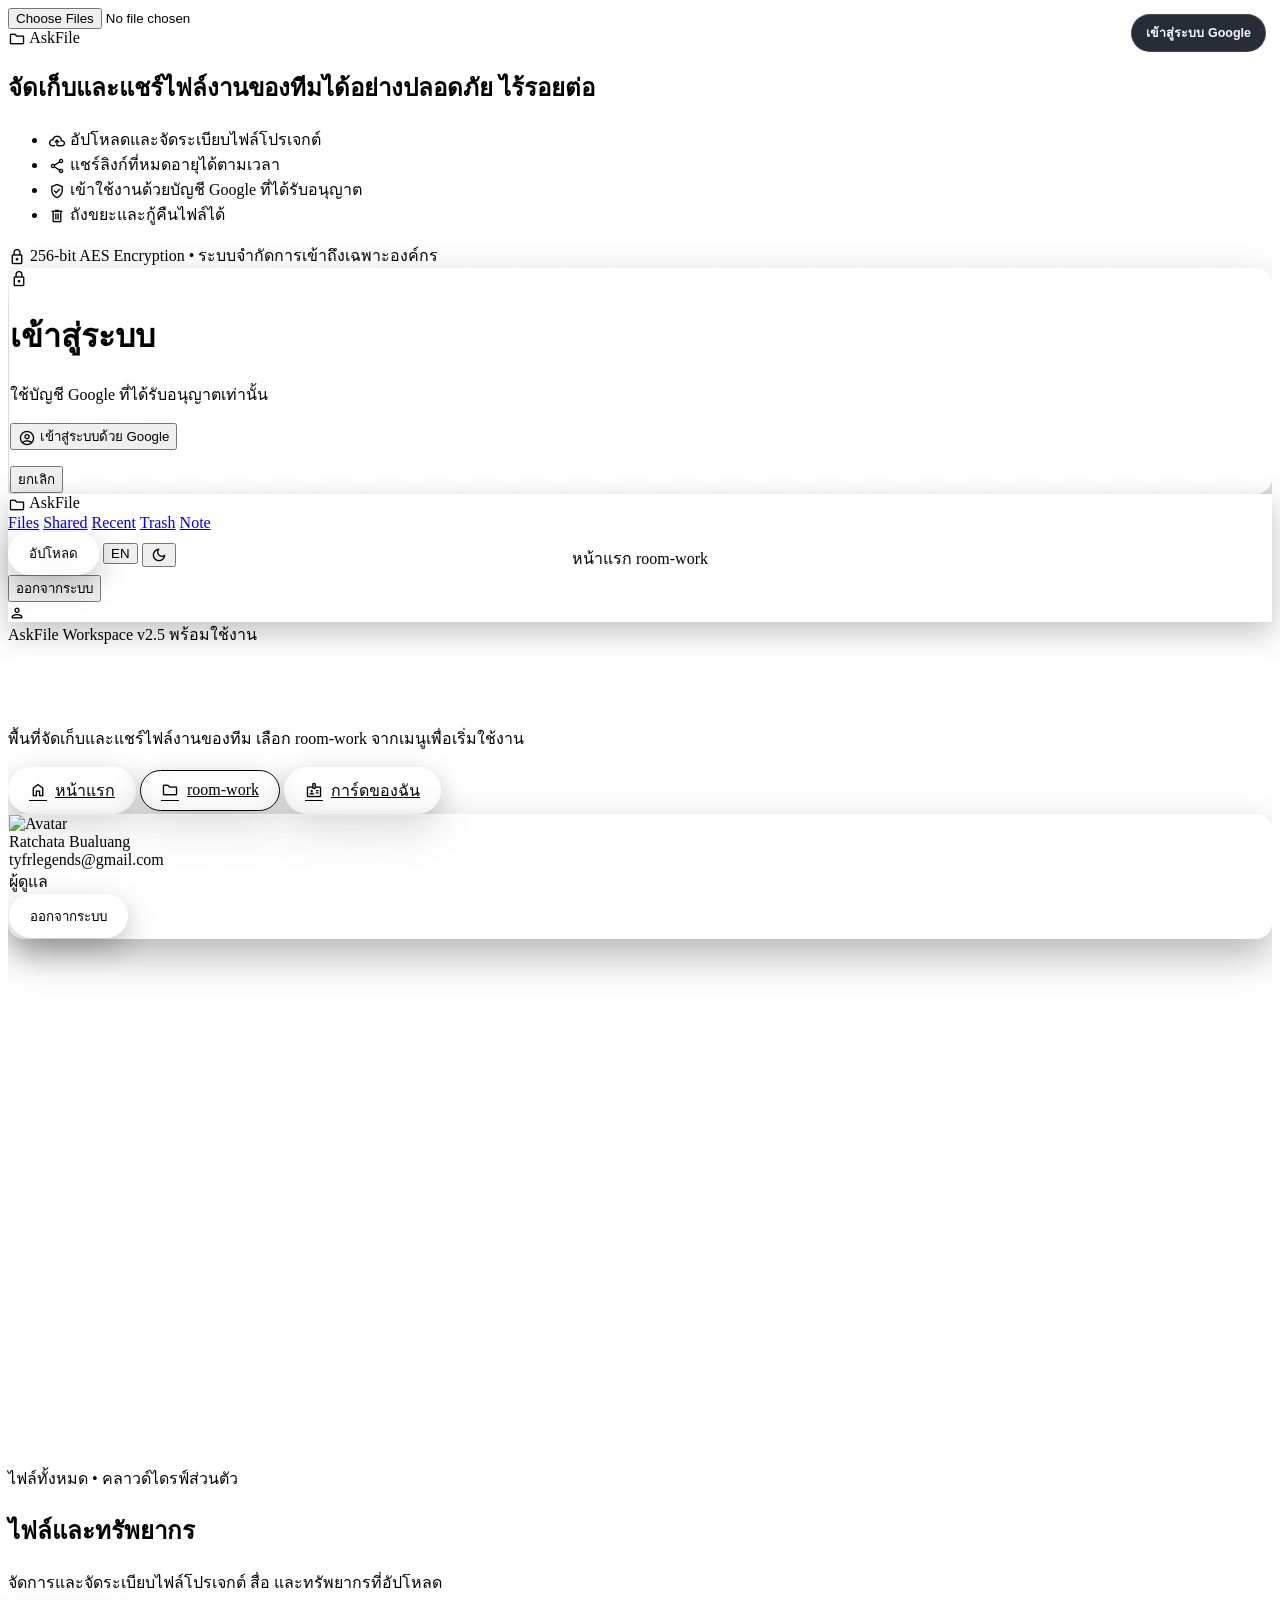
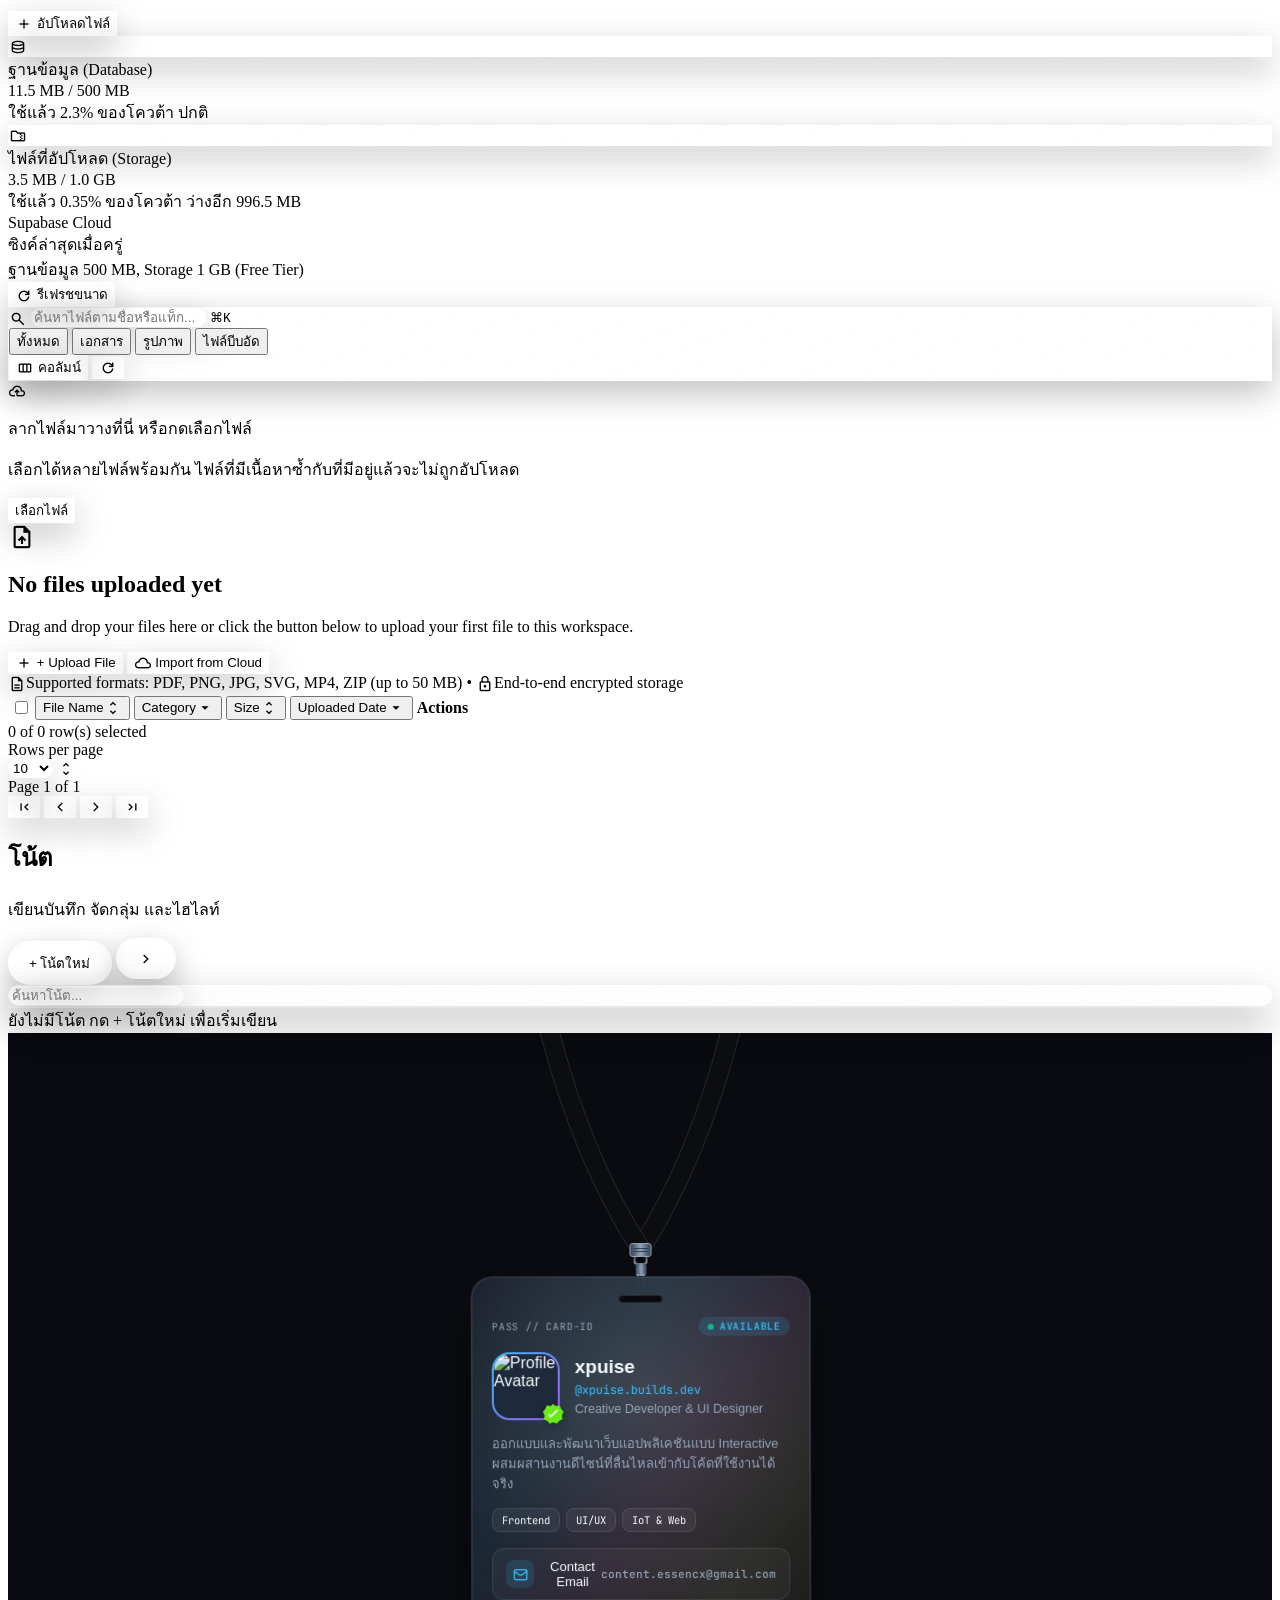
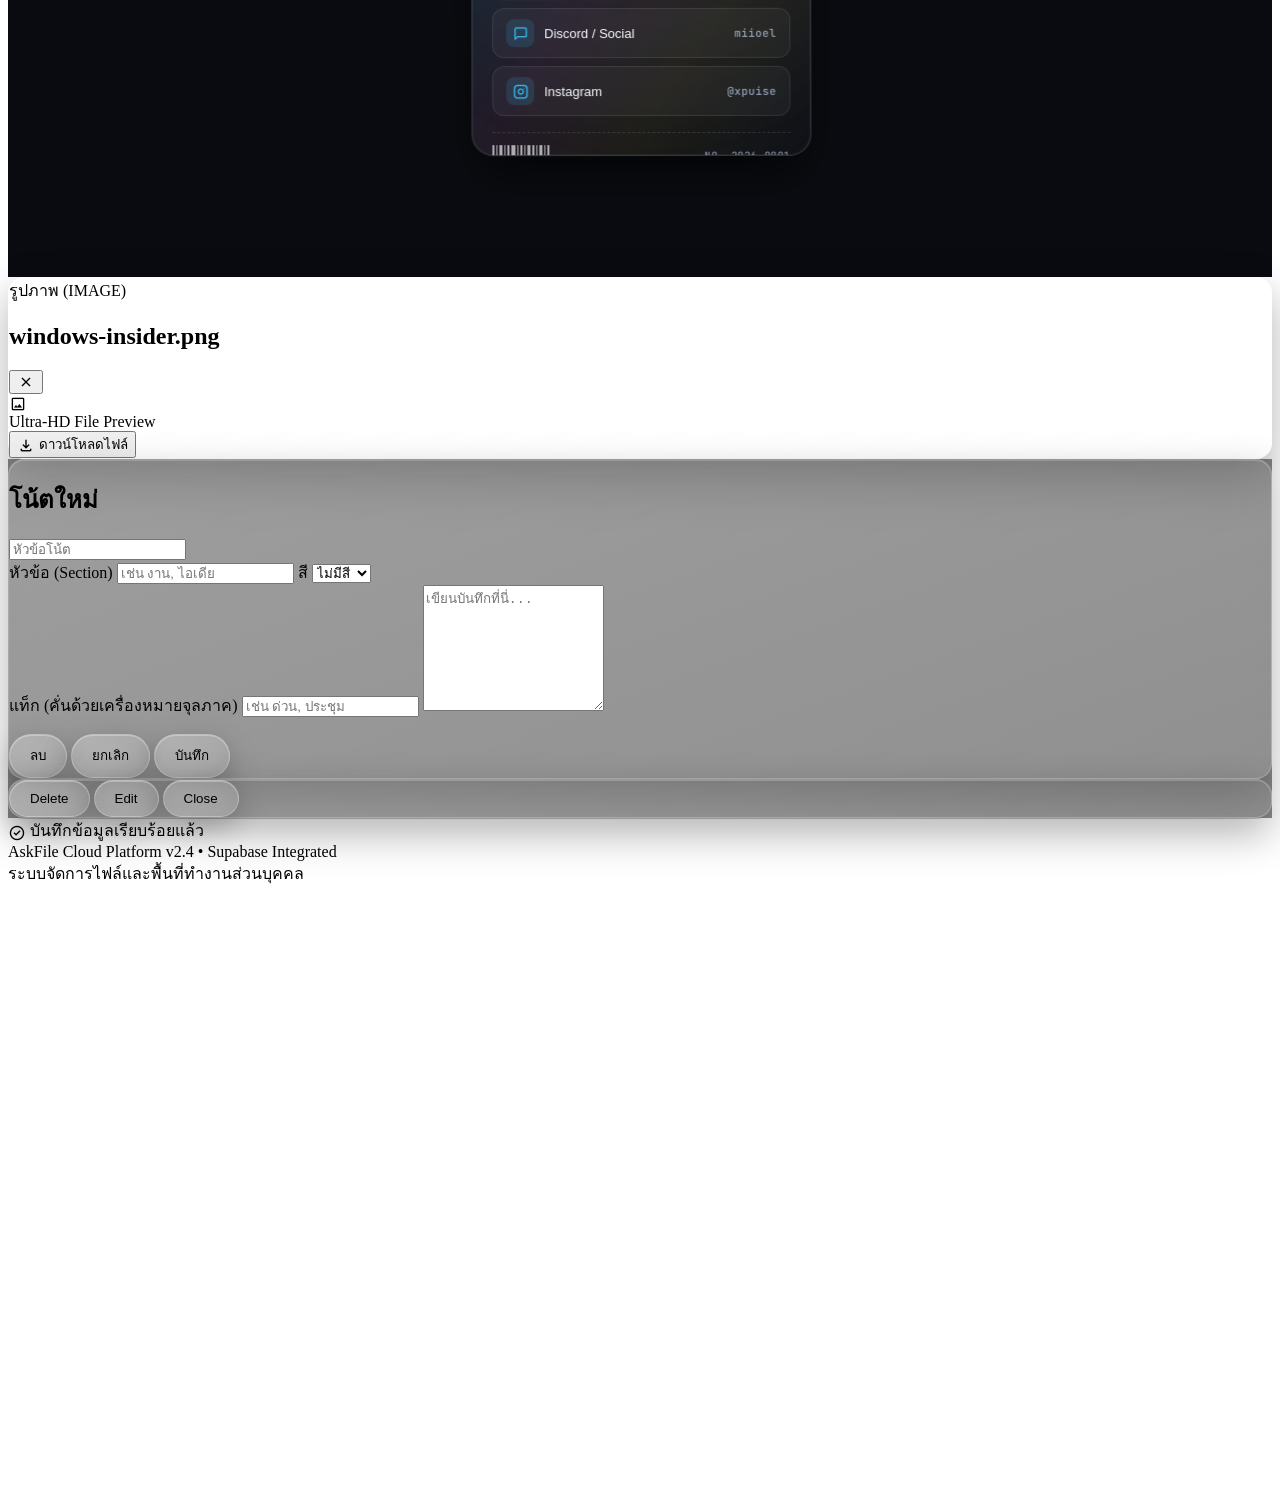
==== commit f3e190f9: "Update index.html" ====
--- a/index.html
+++ b/index.html
@@ -155,7 +155,7 @@
 <span class="material-symbols-outlined !text-[18px]">folder</span>
 <span>room-work</span>
 </a>
-<a class="glass-btn" href="card.html"><span class="material-symbols-outlined !text-[18px]">badge</span><span>การ์ดของฉัน</span></a>
+<a class="glass-btn" href="#card"><span class="material-symbols-outlined !text-[18px]">badge</span><span>การ์ดของฉัน</span></a>
 </nav>
 <!-- Profile Card -->
 <div class="mt-8 w-full max-w-sm glass-card flex items-center gap-4 p-4 text-left" id="profileCard">
@@ -394,6 +394,1180 @@
 </section>
 </div>
 </section>
+<!-- ===== หน้าการ์ดสมาชิก (#card) ===== -->
+<section id="viewCard" class="hidden relative w-full min-h-[calc(100vh-3.5rem)] overflow-hidden">
+<style>
+#viewCard {
+      --bg-color: #090b10;
+      --bg-glow-1: rgba(56, 189, 248, 0.14);
+      --bg-glow-2: rgba(168, 85, 247, 0.14);
+      --card-bg: linear-gradient(155deg, rgba(22, 27, 38, 0.96), rgba(13, 16, 24, 0.98));
+      --card-border: rgba(255, 255, 255, 0.12);
+      --card-shadow: 0 24px 48px -12px rgba(0, 0, 0, 0.8), 0 0 0 1px rgba(255, 255, 255, 0.06) inset;
+      --text-primary: #f8fafc;
+      --text-secondary: #94a3b8;
+      --accent: #38bdf8;
+      --accent-soft: rgba(56, 189, 248, 0.14);
+      --tag-bg: rgba(255, 255, 255, 0.05);
+      --tag-border: rgba(255, 255, 255, 0.09);
+      --link-bg: rgba(255, 255, 255, 0.04);
+      --link-hover: rgba(56, 189, 248, 0.14);
+      --strap-base: #0c0d10;
+      --strap-edge: #27272a;
+      --clasp-metal-1: #94a3b8;
+      --clasp-metal-2: #334155;
+      --holo-opacity: 0.28;
+    }
+#viewCard * {
+      box-sizing: border-box;
+      margin: 0;
+      padding: 0;
+      -webkit-tap-highlight-color: transparent;
+    }
+#viewCard, #viewCard {
+      width: 100%;
+      height: 100%;
+      overflow: hidden;
+      background-color: var(--bg-color);
+      color: var(--text-primary);
+      font-family: 'IBM Plex Sans Thai', sans-serif;
+      user-select: none;
+      touch-action: none;
+    }
+#viewCard /* แสงฟุ้งพื้นหลัง */
+    .ambient-bg {
+      position: fixed;
+      inset: 0;
+      background-image:
+        radial-gradient(circle at 25% 20%, var(--bg-glow-1), transparent 45%),
+        radial-gradient(circle at 75% 80%, var(--bg-glow-2), transparent 45%);
+      pointer-events: none;
+      z-index: 0;
+    }
+#viewCard /* พื้นหลังจุดที่เลื่อนและเปลี่ยนสี */
+    @property --dot-h {
+      syntax: '<number>';
+      inherits: true;
+      initial-value: 200;
+    }
+#viewCard .dot-layer {
+      position: fixed;
+      inset: -26px;
+      background-image: radial-gradient(
+        circle,
+        hsla(var(--dot-h), 85%, 70%, 0.45) 1.2px,
+        transparent 1.6px
+      );
+      background-size: 26px 26px;
+      pointer-events: none;
+      z-index: 0;
+      will-change: transform;
+      animation: dotDrift 14s linear infinite, dotHue 12s linear infinite;
+    }
+@keyframes dotDrift {
+      from { transform: translate3d(0, 0, 0); }
+      to   { transform: translate3d(26px, 26px, 0); }
+    }
+@keyframes dotHue {
+      from { --dot-h: 0; }
+      to   { --dot-h: 360; }
+    }
+#viewCard #lanyard-svg {
+      position: absolute;
+      inset: 0;
+      width: 100%;
+      height: 100%;
+      pointer-events: none;
+      z-index: 10;
+      transform: translateZ(0);
+    }
+#viewCard .stage {
+      position: absolute;
+      inset: 0;
+      perspective: 1100px;
+      pointer-events: none;
+      z-index: 20;
+    }
+#viewCard #card-wrapper {
+      position: absolute;
+      top: 0;
+      left: 0;
+      width: 340px;
+      transform-style: preserve-3d;
+      pointer-events: auto;
+      cursor: grab;
+      will-change: transform;
+      backface-visibility: hidden;
+      -webkit-backface-visibility: hidden;
+    }
+#viewCard #card-wrapper:active {
+      cursor: grabbing;
+    }
+#viewCard .clasp-assembly {
+      position: relative;
+      width: 38px;
+      height: 44px;
+      margin: 0 auto -11px auto;
+      z-index: 5;
+      display: flex;
+      flex-direction: column;
+      align-items: center;
+      pointer-events: none;
+    }
+#viewCard .strap-clamp-box {
+      width: 22px;
+      height: 14px;
+      border-radius: 3px;
+      background: linear-gradient(90deg, var(--clasp-metal-2), var(--clasp-metal-1), var(--clasp-metal-2));
+      border: 1px solid var(--clasp-metal-1);
+      box-shadow: 0 3px 6px rgba(0, 0, 0, 0.6);
+      display: flex;
+      flex-direction: column;
+      justify-content: space-evenly;
+      padding: 1px 3px;
+      z-index: 2;
+    }
+#viewCard .strap-clamp-box span {
+      display: block;
+      height: 1.2px;
+      background: rgba(15, 23, 42, 0.65);
+      border-radius: 1px;
+    }
+#viewCard .clasp-loop {
+      width: 14px;
+      height: 10px;
+      margin-top: -2px;
+      border: 2.2px solid var(--clasp-metal-1);
+      border-radius: 4px;
+      background: #090b10;
+    }
+#viewCard .clasp-body {
+      width: 11px;
+      height: 13px;
+      margin-top: -2px;
+      border-radius: 3px;
+      background: linear-gradient(90deg, var(--clasp-metal-2), var(--clasp-metal-1), var(--clasp-metal-2));
+    }
+#viewCard .clasp-hook {
+      width: 8px;
+      height: 12px;
+      margin-top: -2px;
+      border: 2px solid var(--clasp-metal-1);
+      border-top: none;
+      border-radius: 0 0 6px 6px;
+    }
+#viewCard .card-flipper {
+      position: relative;
+      width: 100%;
+      height: 480px;
+      transform-style: preserve-3d;
+      will-change: transform;
+      transform: translateZ(0);
+      transition: transform 0.6s cubic-bezier(0.34, 1.56, 0.64, 1);
+    }
+#viewCard .card-flipper.flipped {
+      transform: rotateY(180deg) translateZ(0);
+    }
+#viewCard .id-card {
+      position: absolute;
+      inset: 0;
+      width: 100%;
+      height: 100%;
+      background: var(--card-bg);
+      border: 1px solid var(--card-border);
+      border-radius: 22px;
+      padding: 18px 20px 20px;
+      box-shadow: var(--card-shadow);
+      overflow: hidden;
+      backface-visibility: hidden;
+      -webkit-backface-visibility: hidden;
+      transform: translateZ(0.1px);
+      contain: layout paint;
+    }
+#viewCard .id-card.card-back {
+      transform: rotateY(180deg) translateZ(0.1px);
+      display: flex;
+      flex-direction: column;
+      justify-content: space-between;
+    }
+#viewCard .back-content {
+      position: relative;
+      z-index: 2;
+      display: flex;
+      flex-direction: column;
+      align-items: center;
+      text-align: center;
+      padding: 20px 10px;
+    }
+#viewCard .card-slot-cutout {
+      width: 44px;
+      height: 8px;
+      border-radius: 999px;
+      background: var(--bg-color);
+      border: 1px solid var(--card-border);
+      margin: 0 auto 14px auto;
+      position: relative;
+      z-index: 2;
+    }
+#viewCard .holo-foil {
+      position: absolute;
+      inset: -40%;
+      background: linear-gradient(
+        125deg,
+        transparent 20%,
+        rgba(56, 189, 248, 0.28) 38%,
+        rgba(244, 114, 182, 0.3) 50%,
+        rgba(250, 204, 21, 0.24) 62%,
+        transparent 80%
+      );
+      opacity: var(--holo-opacity);
+      pointer-events: none;
+      will-change: transform;
+      transform: translate3d(0, 0, 0);
+    }
+#viewCard .specular-glare {
+      position: absolute;
+      inset: -35%;
+      background: radial-gradient(
+        circle at 50% 35%,
+        rgba(255, 255, 255, 0.16) 0%,
+        rgba(255, 255, 255, 0.03) 35%,
+        transparent 62%
+      );
+      pointer-events: none;
+      will-change: transform;
+      transform: translate3d(0, 0, 0);
+    }
+#viewCard .card-meta {
+      display: flex;
+      justify-content: space-between;
+      align-items: center;
+      margin-bottom: 16px;
+      font-family: 'JetBrains Mono', monospace;
+      font-size: 10px;
+      letter-spacing: 0.08em;
+      color: var(--text-secondary);
+      position: relative;
+      z-index: 2;
+    }
+#viewCard .status-badge {
+      display: inline-flex;
+      align-items: center;
+      gap: 6px;
+      padding: 3px 9px;
+      border-radius: 999px;
+      background: var(--accent-soft);
+      color: var(--accent);
+      font-weight: 600;
+    }
+#viewCard .status-dot {
+      width: 6px;
+      height: 6px;
+      border-radius: 50%;
+      background: #10b981;
+    }
+#viewCard .profile-header {
+      display: flex;
+      align-items: center;
+      gap: 15px;
+      margin-bottom: 14px;
+      position: relative;
+      z-index: 2;
+    }
+#viewCard .avatar-wrap {
+      position: relative;
+      width: 68px;
+      height: 68px;
+      border-radius: 18px;
+      padding: 2px;
+      background: linear-gradient(135deg, var(--accent), #a855f7);
+      flex-shrink: 0;
+    }
+#viewCard .avatar-img {
+      width: 100%;
+      height: 100%;
+      border-radius: 16px;
+      object-fit: cover;
+      background: #1e293b;
+      display: block;
+    }
+#viewCard .verified-tick {
+      position: absolute;
+      bottom: -4px;
+      right: -4px;
+      width: 22px;
+      height: 22px;
+      display: flex;
+      align-items: center;
+      justify-content: center;
+      filter: drop-shadow(0 2px 4px rgba(0,0,0,0.3));
+    }
+#viewCard .profile-info h1 {
+      font-size: 19px;
+      font-weight: 700;
+      line-height: 1.2;
+      margin-bottom: 3px;
+    }
+#viewCard .profile-handle {
+      font-family: 'JetBrains Mono', monospace;
+      font-size: 12px;
+      color: var(--accent);
+      margin-bottom: 4px;
+    }
+#viewCard .profile-role {
+      font-size: 12.5px;
+      color: var(--text-secondary);
+      font-weight: 500;
+    }
+#viewCard .bio-text {
+      font-size: 13px;
+      line-height: 1.55;
+      color: var(--text-secondary);
+      margin-bottom: 14px;
+      position: relative;
+      z-index: 2;
+    }
+#viewCard .tags-row {
+      display: flex;
+      flex-wrap: wrap;
+      gap: 6px;
+      margin-bottom: 16px;
+      position: relative;
+      z-index: 2;
+    }
+#viewCard .tag {
+      font-family: 'JetBrains Mono', monospace;
+      font-size: 10.5px;
+      padding: 4px 9px;
+      border-radius: 8px;
+      background: var(--tag-bg);
+      border: 1px solid var(--tag-border);
+      color: var(--text-primary);
+    }
+#viewCard .links-stack {
+      display: flex;
+      flex-direction: column;
+      gap: 8px;
+      margin-bottom: 16px;
+      position: relative;
+      z-index: 2;
+    }
+#viewCard .bio-link {
+      display: flex;
+      align-items: center;
+      justify-content: space-between;
+      padding: 10px 13px;
+      border-radius: 12px;
+      background: var(--link-bg);
+      border: 1px solid var(--tag-border);
+      color: var(--text-primary);
+      text-decoration: none;
+      font-size: 13px;
+      font-weight: 500;
+      transition: background-color 0.15s ease, border-color 0.15s ease;
+      cursor: pointer;
+    }
+#viewCard .bio-link:hover {
+      background: var(--link-hover);
+      border-color: var(--accent);
+    }
+#viewCard .link-left {
+      display: flex;
+      align-items: center;
+      gap: 10px;
+    }
+#viewCard .link-icon {
+      width: 28px;
+      height: 28px;
+      border-radius: 8px;
+      background: var(--accent-soft);
+      color: var(--accent);
+      display: flex;
+      align-items: center;
+      justify-content: center;
+      flex-shrink: 0;
+    }
+#viewCard .link-sub {
+      font-family: 'JetBrains Mono', monospace;
+      font-size: 11px;
+      color: var(--text-secondary);
+    }
+#viewCard .card-footer {
+      padding-top: 12px;
+      border-top: 1px dashed var(--card-border);
+      display: flex;
+      justify-content: space-between;
+      align-items: center;
+      position: relative;
+      z-index: 2;
+    }
+#viewCard .barcode {
+      display: flex;
+      align-items: center;
+      gap: 2px;
+      height: 20px;
+      opacity: 0.65;
+    }
+#viewCard .barcode span {
+      display: block;
+      height: 100%;
+      background: var(--text-primary);
+    }
+#viewCard .serial-code {
+      font-family: 'JetBrains Mono', monospace;
+      font-size: 10px;
+      color: var(--text-secondary);
+      letter-spacing: 0.06em;
+    }
+#viewCard .qr-placeholder {
+      width: 120px;
+      height: 120px;
+      background: rgba(255, 255, 255, 0.05);
+      border: 1px solid var(--card-border);
+      border-radius: 14px;
+      display: flex;
+      align-items: center;
+      justify-content: center;
+      margin-bottom: 16px;
+      color: var(--text-primary);
+    }
+#viewCard .back-title {
+      font-size: 16px;
+      font-weight: 700;
+      margin-bottom: 6px;
+    }
+#viewCard .back-desc {
+      font-size: 12.5px;
+      color: var(--text-secondary);
+      line-height: 1.5;
+      margin-bottom: 20px;
+    }
+#viewCard .cbfm-toast {
+      position: fixed;
+      bottom: 24px;
+      left: 50%;
+      transform: translate3d(-50%, 80px, 0);
+      background: var(--text-primary);
+      color: var(--bg-color);
+      padding: 9px 18px;
+      border-radius: 999px;
+      font-size: 12.5px;
+      font-weight: 600;
+      box-shadow: 0 12px 30px rgba(0, 0, 0, 0.35);
+      z-index: 100;
+      opacity: 0;
+      transition: opacity 0.25s ease, transform 0.25s ease;
+      pointer-events: none;
+    }
+#viewCard .cbfm-toast.show {
+      opacity: 1;
+      transform: translate3d(-50%, 0, 0);
+    }
+@media (max-width: 420px) {
+#viewCard #card-wrapper {
+        width: 312px;
+      }
+}
+#viewCard /* ---- แถบเครื่องมือ, #viewCard ป๊อปอัป และข้อความแจ้งของหน้าการ์ด ---- */
+    .cbfm-bar { position: fixed; top: 14px; right: 14px; z-index: 60; display: flex; gap: 8px; flex-wrap: wrap; justify-content: flex-end; max-width: calc(100vw - 28px); }
+#viewCard .cbfm-btn { font-family: 'IBM Plex Sans Thai', sans-serif; font-size: 12.5px; font-weight: 600; padding: 8px 14px; border-radius: 999px; border: 1px solid var(--card-border); background: rgba(22, 27, 38, 0.92); color: var(--text-primary); cursor: pointer; user-select: none; }
+#viewCard .cbfm-btn:hover { border-color: var(--accent); }
+#viewCard .cbfm-btn.primary { background: #3b62d8; border-color: #3b62d8; color: #fff; }
+#viewCard .cbfm-btn:disabled { opacity: 0.5; cursor: default; }
+#viewCard .cbfm-hidden { display: none !important; }
+#viewCard .cbfm-notice { position: fixed; left: 50%; bottom: 24px; transform: translateX(-50%); z-index: 70; max-width: 90vw; padding: 10px 18px; border-radius: 999px; background: rgba(15, 17, 23, 0.85); border: 1px solid var(--card-border); color: var(--text-secondary); font-size: 13px; text-align: center; pointer-events: none; user-select: text; }
+#viewCard .cbfm-modal { position: fixed; inset: 0; z-index: 80; display: flex; align-items: center; justify-content: center; padding: 16px; background: rgba(0, 0, 0, 0.6); touch-action: auto; user-select: text; }
+#viewCard .cbfm-form { width: 100%; max-width: 460px; max-height: 88vh; overflow-y: auto; background: rgba(18, 22, 32, 0.98); border: 1px solid var(--card-border); border-radius: 18px; padding: 18px; display: flex; flex-direction: column; gap: 10px; }
+#viewCard .cbfm-form label { display: flex; flex-direction: column; gap: 4px; font-size: 12px; color: var(--text-secondary); }
+#viewCard .cbfm-form input, #viewCard .cbfm-form textarea { font-family: inherit; font-size: 13px; color: var(--text-primary); background: #0d1017; border: 1px solid var(--card-border); border-radius: 10px; padding: 8px 10px; }
+#viewCard .cbfm-form .check { flex-direction: row; align-items: center; gap: 8px; color: var(--text-primary); }
+#viewCard .cbfm-form .row { display: flex; justify-content: flex-end; gap: 8px; }
+#viewCard .cbfm-msg { min-height: 16px; font-size: 12px; color: #f87171; }
+#viewCard .cbfm-share { font-family: 'JetBrains Mono', monospace; font-size: 11px; color: var(--text-secondary); max-width: 90vw; overflow: hidden; text-overflow: ellipsis; white-space: nowrap; }
+#viewCard .cbfm-chip { font-family: 'JetBrains Mono', monospace; font-size: 10.5px; padding: 4px 9px; border-radius: 8px; background: var(--tag-bg); border: 1px solid var(--tag-border); color: var(--text-primary); }
+</style>
+<div id="cbfmRoot" class="relative w-full h-[calc(100vh-3.5rem)] min-h-[720px] overflow-hidden select-none touch-none" style="position:relative;width:100%;height:calc(100vh - 3.5rem);min-height:720px;overflow:hidden;">
+<!-- Lanyard SVG Straps -->
+  <svg id="lanyard-svg">
+    <path id="strap-back-shadow" fill="none" stroke="rgba(0,0,0,0.35)" stroke-width="22" stroke-linecap="round"/>
+    <path id="strap-back-outer" fill="none" stroke="var(--strap-edge)" stroke-width="20" stroke-linecap="round"/>
+    <path id="strap-back-base" fill="none" stroke="var(--strap-base)" stroke-width="18" stroke-linecap="round"/>
+
+    <path id="strap-front-shadow" fill="none" stroke="rgba(0,0,0,0.42)" stroke-width="22" stroke-linecap="round"/>
+    <path id="strap-front-outer" fill="none" stroke="var(--strap-edge)" stroke-width="20" stroke-linecap="round"/>
+    <path id="strap-front-base" fill="none" stroke="var(--strap-base)" stroke-width="18" stroke-linecap="round"/>
+  </svg>
+
+  <main class="stage">
+    <div id="card-wrapper">
+      <div class="clasp-assembly">
+        <div class="strap-clamp-box">
+          <span></span>
+          <span></span>
+        </div>
+        <div class="clasp-loop"></div>
+        <div class="clasp-body"></div>
+        <div class="clasp-hook"></div>
+      </div>
+
+      <div class="card-flipper" id="card-flipper">
+
+        <!-- FRONT SIDE -->
+        <article class="id-card" id="id-card">
+          <div class="holo-foil" id="holo-foil"></div>
+          <div class="specular-glare" id="specular-glare"></div>
+
+          <div class="card-slot-cutout"></div>
+
+          <div class="card-meta">
+            <span>PASS // CARD-ID</span>
+            <span class="status-badge">
+              <span class="status-dot"></span>
+              <span>AVAILABLE</span>
+            </span>
+          </div>
+
+          <div class="profile-header">
+            <div class="avatar-wrap">
+              <img
+                class="avatar-img"
+                src="[data-uri]"
+                alt="Profile Avatar"
+              />
+              <span class="verified-tick" title="Verified">
+                <svg width="22" height="22" viewBox="0 0 24 24" fill="none" xmlns="http://www.w3.org/2000/svg">
+                  <path d="M12 2L14.4 3.75C15.1 4.25 15.9 4.4 16.7 4.2L19.5 3.5L20.5 6.3C20.7 7.1 21.1 7.8 21.7 8.3L23.7 10.7L22.2 13.5C21.8 14.2 21.7 15 21.9 15.8L22.8 18.6L20 19.8C19.3 20.1 18.7 20.6 18.2 21.2L16.2 23.4L13.5 22.4C12.8 22.1 12 22.1 11.3 22.4L8.6 23.4L6.6 21.2C6.1 20.6 5.5 20.1 4.8 19.8L2 18.6L2.9 15.8C3.1 15 3 14.2 2.6 13.5L1.1 10.7L3.1 8.3C3.7 7.8 4.1 7.1 4.3 6.3L5.3 3.5L8.1 4.2C8.9 4.4 9.7 4.2 10.4 3.75L12 2Z" fill="#6aeb16"/>
+                  <path d="M9.8 17.2L6.8 14.2L8.2 12.8L9.8 14.4L16.4 7.8L17.8 9.2L9.8 17.2Z" fill="#FFFFFF"/>
+                </svg>
+              </span>
+            </div>
+
+            <div class="profile-info">
+              <h1>xpuise</h1>
+              <div class="profile-handle">@xpuise.builds.dev</div>
+              <div class="profile-role">Creative Developer &amp; UI Designer</div>
+            </div>
+          </div>
+
+          <p class="bio-text">
+            ออกแบบและพัฒนาเว็บแอปพลิเคชันแบบ Interactive ผสมผสานงานดีไซน์ที่ลื่นไหลเข้ากับโค้ดที่ใช้งานได้จริง
+          </p>
+
+          <div class="tags-row">
+            <span class="tag">Frontend</span>
+            <span class="tag">UI/UX</span>
+            <span class="tag">IoT &amp; Web</span>
+          </div>
+
+          <div class="links-stack">
+            <button class="bio-link" type="button" id="copy-email-btn">
+              <span class="link-left">
+                <span class="link-icon">
+                  <svg width="15" height="15" viewBox="0 0 24 24" fill="none" stroke="currentColor" stroke-width="2" stroke-linecap="round" stroke-linejoin="round"><rect width="20" height="16" x="2" y="4" rx="2"/><path d="m22 7-8.97 5.7a1.94 1.94 0 0 1-2.06 0L2 7"/></svg>
+                </span>
+                <span>Contact Email</span>
+              </span>
+              <span class="link-sub" id="display-email">content.essencx@gmail.com</span>
+            </button>
+
+            <button class="bio-link" type="button" id="copy-discord-btn">
+              <span class="link-left">
+                <span class="link-icon">
+                  <svg width="15" height="15" viewBox="0 0 24 24" fill="none" stroke="currentColor" stroke-width="2" stroke-linecap="round" stroke-linejoin="round"><path d="M21 15a2 2 0 0 1-2 2H7l-4 4V5a2 2 0 0 1 2-2h14a2 2 0 0 1 2 2z"/></svg>
+                </span>
+                <span>Discord / Social</span>
+              </span>
+              <span class="link-sub" id="display-discord">miioel</span>
+            </button>
+
+            <button class="bio-link" type="button" id="copy-instagram-btn">
+              <span class="link-left">
+                <span class="link-icon">
+                  <svg width="15" height="15" viewBox="0 0 24 24" fill="none" stroke="currentColor" stroke-width="2" stroke-linecap="round" stroke-linejoin="round"><rect width="20" height="20" x="2" y="2" rx="5" ry="5"/><path d="M16 11.37A4 4 0 1 1 12.63 8 4 4 0 0 1 16 11.37z"/><line x1="17.5" x2="17.51" y1="6.5" y2="6.5"/></svg>
+                </span>
+                <span>Instagram</span>
+              </span>
+              <span class="link-sub" id="display-instagram">@xpuise</span>
+            </button>
+          </div>
+
+          <div class="card-footer">
+            <div class="barcode" aria-hidden="true">
+              <span style="width:2px"></span><span style="width:1px"></span><span style="width:3px"></span>
+              <span style="width:1px"></span><span style="width:2px"></span><span style="width:4px"></span>
+              <span style="width:1px"></span><span style="width:2px"></span><span style="width:1px"></span>
+              <span style="width:3px"></span><span style="width:2px"></span><span style="width:1px"></span>
+              <span style="width:3px"></span><span style="width:1px"></span><span style="width:2px"></span>
+            </div>
+            <span class="serial-code">NO. 2026-0001</span>
+          </div>
+        </article>
+
+        <!-- BACK SIDE -->
+        <article class="id-card card-back">
+          <div class="card-slot-cutout"></div>
+
+          <div class="card-meta">
+            <span>BACK // SECURE-PASS</span>
+            <span class="status-badge">
+              <span class="status-dot"></span>
+              <span>VERIFIED</span>
+            </span>
+          </div>
+
+          <div class="back-content">
+            <div class="qr-placeholder">
+              <svg width="72" height="72" viewBox="0 0 24 24" fill="none" stroke="currentColor" stroke-width="1.5">
+                <rect width="7" height="7" x="3" y="3" rx="1"/>
+                <rect width="7" height="7" x="14" y="3" rx="1"/>
+                <rect width="7" height="7" x="3" y="14" rx="1"/>
+                <path d="M14 14h3v3h-3zM17 17h4v4h-4zM14 21h3"/>
+              </svg>
+            </div>
+            <h2 class="back-title">Scan for Quick Link</h2>
+            <p class="back-desc">กดสองครั้งหรือแตะที่การ์ดเพื่อพลิกกลับด้านหน้า หรือสแกนเพื่อเข้าสู่ลิงก์โปรไฟล์หลัก</p>
+          </div>
+
+          <div class="card-footer">
+            <span class="serial-code">CBFM-SYSTEMS</span>
+            <span class="serial-code">REV. 2.0</span>
+          </div>
+        </article>
+
+      </div>
+    </div>
+  </main>
+
+  <div class="cbfm-toast" id="cbfmToast">คัดลอกเรียบร้อยแล้ว!</div>
+
+  
+
+  <div class="cbfm-bar">
+    <button class="cbfm-btn" id="cbfmLoginBtn" type="button">เข้าสู่ระบบ Google</button>
+    <button class="cbfm-btn" id="cbfmLogoutBtn" type="button" hidden>ออกจากระบบ</button>
+    <button class="cbfm-btn primary cbfm-hidden" id="cbfmEditBtn" type="button">แก้ไขการ์ด</button>
+    <button class="cbfm-btn" id="cbfmShareBtn" type="button" hidden>คัดลอกลิงก์การ์ด</button>
+  </div>
+  <div class="cbfm-share cbfm-hidden" id="cbfmShareUrl"></div>
+  <div class="cbfm-notice cbfm-hidden" id="cbfmNotice"><div id="cbfmNoticeText"></div></div>
+
+  <div class="cbfm-modal cbfm-hidden" id="cbfmModal">
+    <form class="cbfm-form" id="cbfmForm" onsubmit="return false">
+      <label>ชื่อที่แสดง<input id="cbfmInName" maxlength="60"/></label>
+      <label>ลิงก์การ์ด (ตัวอักษรอังกฤษ ตัวเลข และ - เท่านั้น)<input id="cbfmInSlug" maxlength="40" placeholder="เช่น essencx"/></label>
+      <div style="display:grid;grid-template-columns:1fr 1fr;gap:8px">
+        <label>Handle<input id="cbfmInHandle" maxlength="40"/></label>
+        <label>บทบาท<input id="cbfmInRole" maxlength="60"/></label>
+      </div>
+      <label>คำอธิบายสั้น<textarea id="cbfmInBio" rows="2" maxlength="240"></textarea></label>
+      <label>แท็ก (คั่นด้วยเครื่องหมายจุลภาค)<input id="cbfmInTags" maxlength="200"/></label>
+      <label>อีเมลติดต่อ<input id="cbfmInContact" maxlength="120"/></label>
+      <label>Discord<input id="cbfmInDiscord" maxlength="60"/></label>
+      <label>Instagram<input id="cbfmInInsta" maxlength="60"/></label>
+      <label class="check"><input type="checkbox" id="cbfmInPublic"/> เปิดให้ทุกคนดูการ์ดนี้ (ใช้แชร์ลิงก์ได้)</label>
+      <div class="cbfm-msg" id="cbfmMsg"></div>
+      <div class="row">
+        <button class="cbfm-btn" id="cbfmCancelBtn" type="button">ยกเลิก</button>
+        <button class="cbfm-btn primary" id="cbfmSaveBtn" type="button">บันทึก</button>
+      </div>
+    </form>
+  </div>
+</div>
+</section>
+<script>
+const __root = document.getElementById('cbfmRoot');
+const __rootRect = () => __root.getBoundingClientRect();
+(() => {
+      const cardWrapper = document.getElementById('card-wrapper');
+      const cardFlipper = document.getElementById('card-flipper');
+      const holoFoil = document.getElementById('holo-foil');
+      const specularGlare = document.getElementById('specular-glare');
+
+      const strapFrontOuter = document.getElementById('strap-front-outer');
+      const strapFrontBase = document.getElementById('strap-front-base');
+      const strapBackOuter = document.getElementById('strap-back-outer');
+      const strapBackBase = document.getElementById('strap-back-base');
+
+      let viewportW = __root.clientWidth;
+      let viewportH = __root.clientHeight;
+      let cardW = cardWrapper.offsetWidth || 340;
+      let cardH = cardFlipper.offsetHeight || 480;
+
+      const getRestTop = () => Math.max(150, Math.min(220, viewportH * 0.25));
+
+      let pos = { x: viewportW / 2, y: getRestTop() };
+      let vel = { x: 0, y: 0 };
+      let target = { x: viewportW / 2, y: getRestTop() };
+
+      let rot = { x: 0, y: 0, z: 0 };
+      let rotVel = { x: 0, y: 0, z: 0 };
+
+      let isDragging = false;
+      let dragOffset = { x: 0, y: 0 };
+      let lastPointer = { x: 0, y: 0 };
+      let hasDragged = false;
+      let isFlipped = false;
+
+      let lastTapTime = 0;
+      const DOUBLE_TAP_MS = 350;
+
+      const FIXED_DT = 1 / 120;
+      const stiffness = 135;
+      const damping = 11.5;
+      let accumulator = 0;
+      let lastTime = performance.now();
+      let swayTime = 0;
+
+      const updateMetrics = () => {
+        viewportW = __root.clientWidth;
+        viewportH = __root.clientHeight;
+        cardW = cardWrapper.offsetWidth || 340;
+        cardH = cardFlipper.offsetHeight || 480;
+        if (!isDragging) {
+          target.x = viewportW / 2;
+          target.y = getRestTop();
+        }
+      };
+      window.addEventListener('resize', updateMetrics, { passive: true });
+
+      function toggleFlip() {
+        isFlipped = !isFlipped;
+        cardFlipper.classList.toggle('flipped', isFlipped);
+      }
+
+      const onPointerDown = (e) => {
+        if (e.target.closest('button') || e.target.closest('a')) return;
+
+        isDragging = true;
+        hasDragged = false;
+
+        cardWrapper.setPointerCapture?.(e.pointerId);
+        dragOffset.x = (e.clientX - __rootRect().left) - pos.x;
+        dragOffset.y = (e.clientY - __rootRect().top) - pos.y;
+        lastPointer.x = (e.clientX - __rootRect().left);
+        lastPointer.y = (e.clientY - __rootRect().top);
+        cardWrapper.style.cursor = 'grabbing';
+      };
+
+      const onPointerMove = (e) => {
+        const clientX = (e.clientX - __rootRect().left);
+        const clientY = (e.clientY - __rootRect().top);
+
+        if (isDragging) {
+          if (Math.hypot(clientX - lastPointer.x, clientY - lastPointer.y) > 6) {
+            hasDragged = true;
+          }
+          const nextX = clientX - dragOffset.x;
+          const nextY = clientY - dragOffset.y;
+
+          vel.x = (nextX - pos.x) * 28;
+          vel.y = (nextY - pos.y) * 28;
+
+          pos.x = nextX;
+          pos.y = nextY;
+          lastPointer.x = clientX;
+          lastPointer.y = clientY;
+        } else {
+          const cy = pos.y + cardH * 0.5;
+          const dx = (clientX - pos.x) / (cardW * 0.5);
+          const dy = (clientY - cy) / (cardH * 0.5);
+
+          if (Math.abs(dx) < 1.5 && Math.abs(dy) < 1.5) {
+            rotVel.y += (dx * 11 - rot.y) * 0.25;
+            rotVel.x += (-dy * 9 - rot.x) * 0.25;
+          }
+        }
+      };
+
+      const onPointerUp = (e) => {
+        if (!isDragging) return;
+        isDragging = false;
+        cardWrapper.releasePointerCapture?.(e.pointerId);
+        cardWrapper.style.cursor = 'grab';
+        target.x = viewportW / 2;
+        target.y = getRestTop();
+
+        // แตะโดยไม่ได้ลาก: แตะสองครั้งภายในเวลาที่กำหนดจึงพลิก
+        if (!hasDragged) {
+          const now = performance.now();
+          if (now - lastTapTime < DOUBLE_TAP_MS) {
+            toggleFlip();
+            lastTapTime = 0;
+          } else {
+            lastTapTime = now;
+          }
+        }
+      };
+
+      cardWrapper.addEventListener('pointerdown', onPointerDown);
+      window.addEventListener('pointermove', onPointerMove, { passive: true });
+      window.addEventListener('pointerup', onPointerUp, { passive: true });
+      window.addEventListener('pointercancel', onPointerUp, { passive: true });
+
+      let lastFrontPath = '';
+      let lastBackPath = '';
+
+      function stepPhysics(dt) {
+        swayTime += dt * 1.6;
+
+        if (!isDragging) {
+          const idleSwayX = Math.sin(swayTime) * 3.2;
+          const idleSwayY = Math.cos(swayTime * 0.8) * 1.6;
+
+          const ax = (target.x + idleSwayX - pos.x) * stiffness - vel.x * damping;
+          const ay = (target.y + idleSwayY - pos.y) * stiffness - vel.y * damping;
+
+          vel.x += ax * dt;
+          vel.y += ay * dt;
+
+          pos.x += vel.x * dt;
+          pos.y += vel.y * dt;
+        }
+
+        const targetRotZ = Math.max(-24, Math.min(24, vel.x * 0.032 + (pos.x - viewportW / 2) * 0.035));
+        const targetRotY = Math.max(-28, Math.min(28, vel.x * 0.042));
+        const targetRotX = Math.max(-22, Math.min(22, -vel.y * 0.032));
+
+        const rotStiff = 150;
+        const rotDamp = 14;
+
+        rotVel.z += ((targetRotZ - rot.z) * rotStiff - rotVel.z * rotDamp) * dt;
+        rotVel.y += ((targetRotY - rot.y) * rotStiff - rotVel.y * rotDamp) * dt;
+        rotVel.x += ((targetRotX - rot.x) * rotStiff - rotVel.x * rotDamp) * dt;
+
+        rot.z += rotVel.z * dt;
+        rot.y += rotVel.y * dt;
+        rot.x += rotVel.x * dt;
+      }
+
+      function getExactClampScreenPoint(drawX, drawY) {
+        const DEG2RAD = 0.017453292519943295;
+        const rx = rot.x * DEG2RAD;
+        const ry = rot.y * DEG2RAD;
+        const rz = rot.z * DEG2RAD;
+
+        const lx = 0;
+        const ly = -cardH * 0.5 + 6;
+        const lz = 0;
+
+        const cosX = Math.cos(rx), sinX = Math.sin(rx);
+        const y1 = ly * cosX - lz * sinX;
+        const z1 = ly * sinX + lz * cosX;
+
+        const cosY = Math.cos(ry), sinY = Math.sin(ry);
+        const x2 = lx * cosY + z1 * sinY;
+        const z2 = -lx * sinY + z1 * cosY;
+
+        const cosZ = Math.cos(rz), sinZ = Math.sin(rz);
+        const x3 = x2 * cosZ - y1 * sinZ;
+        const y3 = x2 * sinZ + y1 * cosZ;
+
+        const perspective = 1100;
+        const scale = perspective / (perspective - z2);
+
+        const centerX = drawX + cardW * 0.5;
+        const centerY = drawY + cardH * 0.5;
+
+        return {
+          x: centerX + x3 * scale,
+          y: centerY + y3 * scale
+        };
+      }
+
+      function animate(now) {
+        const frameDt = Math.min(0.05, (now - lastTime) / 1000);
+        lastTime = now;
+        accumulator += frameDt;
+
+        while (accumulator >= FIXED_DT) {
+          stepPhysics(FIXED_DT);
+          accumulator -= FIXED_DT;
+        }
+
+        const drawX = pos.x - cardW * 0.5;
+        const drawY = pos.y;
+
+        cardWrapper.style.transform = `translate3d(${drawX.toFixed(2)}px, ${drawY.toFixed(2)}px, 0) rotateZ(${rot.z.toFixed(2)}deg) rotateY(${rot.y.toFixed(2)}deg) rotateX(${rot.x.toFixed(2)}deg)`;
+
+        const shiftX = (rot.y * 1.4).toFixed(2);
+        const shiftY = (rot.x * 1.4).toFixed(2);
+        holoFoil.style.transform = `translate3d(${shiftX}px, ${shiftY}px, 0)`;
+        specularGlare.style.transform = `translate3d(${(-shiftX * 1.2).toFixed(2)}px, ${(-shiftY * 1.2).toFixed(2)}px, 0)`;
+
+        const attach = getExactClampScreenPoint(drawX, drawY);
+        const attachX = attach.x;
+        const attachY = attach.y;
+
+        const leftAnchorX = viewportW * 0.5 - 95;
+        const rightAnchorX = viewportW * 0.5 + 95;
+        const topAnchorY = -20;
+
+        const velLagX = vel.x * 0.022;
+        const midLeftX = ((leftAnchorX + attachX) * 0.5 - 14 + velLagX).toFixed(1);
+        const midLeftY = ((topAnchorY + attachY) * 0.5 + 22).toFixed(1);
+
+        const midRightX = ((rightAnchorX + attachX) * 0.5 + 14 + velLagX).toFixed(1);
+        const midRightY = ((topAnchorY + attachY) * 0.5 + 22).toFixed(1);
+
+        const axStr = attachX.toFixed(1);
+        const ayStr = attachY.toFixed(1);
+
+        const frontPath = `M ${leftAnchorX.toFixed(1)} ${topAnchorY} Q ${midLeftX} ${midLeftY}, ${axStr} ${ayStr}`;
+        const backPath = `M ${rightAnchorX.toFixed(1)} ${topAnchorY} Q ${midRightX} ${midRightY}, ${axStr} ${ayStr}`;
+
+        if (frontPath !== lastFrontPath) {
+          strapFrontOuter.setAttribute('d', frontPath);
+          strapFrontBase.setAttribute('d', frontPath);
+          lastFrontPath = frontPath;
+        }
+
+        if (backPath !== lastBackPath) {
+          strapBackOuter.setAttribute('d', backPath);
+          strapBackBase.setAttribute('d', backPath);
+          lastBackPath = backPath;
+        }
+
+        requestAnimationFrame(animate);
+      }
+      requestAnimationFrame(animate);
+
+      const toastEl = document.getElementById('cbfmToast');
+      let toastTimer;
+      function showToast(msg) {
+        toastEl.textContent = msg;
+        toastEl.classList.add('show');
+        clearTimeout(toastTimer);
+        toastTimer = setTimeout(() => toastEl.classList.remove('show'), 2200);
+      }
+
+      document.getElementById('copy-email-btn').addEventListener('click', () => {
+        const email = document.getElementById('display-email').textContent;
+        navigator.clipboard?.writeText(email);
+        showToast(`คัดลอกอีเมล ${email} แล้ว`);
+      });
+
+      document.getElementById('copy-discord-btn').addEventListener('click', () => {
+        const discord = document.getElementById('display-discord').textContent;
+        navigator.clipboard?.writeText(discord);
+        showToast(`คัดลอก Discord ${discord} แล้ว`);
+      });
+
+      document.getElementById('copy-instagram-btn').addEventListener('click', () => {
+        const instagram = document.getElementById('display-instagram').textContent;
+        navigator.clipboard?.writeText(instagram);
+        showToast(`คัดลอก Instagram ${instagram} แล้ว`);
+      });
+
+    })();
+</script>
+<script type="module">
+
+    import { SUPABASE_URL, SUPABASE_KEY, FIREBASE_CONFIG } from "./config.js";
+    import { initializeApp, getApps, getApp } from "https://www.gstatic.com/firebasejs/10.14.1/firebase-app.js";
+    import { getAuth, GoogleAuthProvider, signInWithPopup, signOut, onAuthStateChanged }
+      from "https://www.gstatic.com/firebasejs/10.14.1/firebase-auth.js";
+    import { createClient } from "https://cdn.jsdelivr.net/npm/@supabase/supabase-js@2/+esm";
+
+
+    const fbAuth = getAuth(getApps().length ? getApp() : initializeApp(FIREBASE_CONFIG));
+    let user = null;
+    const sb = createClient(SUPABASE_URL, SUPABASE_KEY, {
+      accessToken: async () => (user ? user.getIdToken() : null),
+    });
+
+    const $ = (id) => document.getElementById(id);
+    const params = new URLSearchParams(location.hash.split("?")[1] || "");
+    let slug = (params.get("h") || "").toLowerCase();
+    let row = null;
+    let isOwner = false;
+    const SLUG_RE = /^[a-z0-9-]{3,40}$/;
+
+    function setText(sel, text) {
+      const el = document.querySelector(sel);
+      if (el) el.textContent = text;
+    }
+
+    function renderCard(d) {
+      setText(".profile-info h1", d.name || "-");
+      setText(".profile-handle", d.handle ? "@" + String(d.handle).replace(/^@/, "") : "");
+      setText(".profile-role", d.role || "");
+      setText(".bio-text", d.bio || "");
+      const tags = document.querySelector(".tags-row");
+      tags.replaceChildren();
+      (d.tags || []).forEach((t) => {
+        const span = document.createElement("span");
+        span.className = "tag";
+        span.textContent = t;
+        tags.appendChild(span);
+      });
+      $("display-email").textContent = d.contact_email || "ยังไม่ระบุ";
+      $("display-discord").textContent = d.discord || "ยังไม่ระบุ";
+      $("display-instagram").textContent = d.instagram || "ยังไม่ระบุ";
+      const img = document.querySelector(".avatar-img");
+      if (d.avatar_url) img.src = d.avatar_url;
+    }
+
+    function showNotice(text) {
+      $("cbfmNoticeText").textContent = text;
+      $("cbfmNotice").classList.remove("cbfm-hidden");
+    }
+    function hideNotice() {
+      $("cbfmNotice").classList.add("cbfm-hidden");
+    }
+
+    function shareUrl() {
+      return location.origin + location.pathname + "#card?h=" + encodeURIComponent(slug);
+    }
+
+    function updateShareUi() {
+      const share = $("cbfmShareUrl");
+      if (slug) {
+        share.textContent = shareUrl();
+        share.classList.remove("cbfm-hidden");
+        $("cbfmShareBtn").hidden = false;
+      } else {
+        share.classList.add("cbfm-hidden");
+        $("cbfmShareBtn").hidden = true;
+      }
+    }
+
+    async function loadBySlug() {
+      if (!slug) return null;
+      const { data } = await sb.from("member_cards").select("*").eq("slug", slug).maybeSingle();
+      return data || null;
+    }
+
+    async function loadOwnRow() {
+      if (!user || !user.email) return null;
+      const { data } = await sb.from("member_cards").select("*")
+        .eq("email", user.email.toLowerCase()).maybeSingle();
+      return data || null;
+    }
+
+    async function refresh() {
+      let data = await loadBySlug();
+      if (!data && !slug && user) {
+        // เจ้าของที่ยังไม่ได้ระบุลิงก์ ให้ดึงการ์ดของตัวเอง
+        data = await loadOwnRow();
+        if (data) {
+          slug = data.slug || "";
+          history.replaceState(null, "", location.pathname + "#card" + (slug ? "?h=" + encodeURIComponent(slug) : ""));
+        }
+      }
+      isOwner = !!(user && user.email && data && data.email === user.email.toLowerCase());
+      if (!data) {
+        if (isOwner || (!slug && user)) {
+          // ยังไม่มีการ์ด ให้เจ้าของเปิดฟอร์มสร้างการ์ด
+          row = null;
+          hideNotice();
+          openEditor(true);
+        } else {
+          showNotice(slug ? "ไม่พบการ์ดนี้" : "ระบุลิงก์การ์ด หรือเข้าสู่ระบบเพื่อสร้างการ์ดของคุณ");
+        }
+      } else if (!data.is_public && !isOwner) {
+        showNotice("การ์ดนี้ยังไม่ได้เปิดให้ดูสาธารณะ");
+      } else {
+        row = data;
+        slug = data.slug || slug;
+        hideNotice();
+        renderCard(data);
+      }
+      $("cbfmEditBtn").classList.toggle("cbfm-hidden", !isOwner && !(user && !row));
+      $("cbfmLoginBtn").hidden = !!user;
+      $("cbfmLogoutBtn").hidden = !user;
+      updateShareUi();
+    }
+
+    function openEditor(isNew) {
+      const d = row || {
+        name: (user && user.displayName) || "",
+        slug: "",
+        handle: "",
+        role: "",
+        bio: "",
+        tags: [],
+        contact_email: (user && user.email) || "",
+        discord: "",
+        instagram: "",
+        is_public: false,
+      };
+      $("cbfmInName").value = d.name || "";
+      $("cbfmInSlug").value = d.slug || (user && user.email ? user.email.split("@")[0].toLowerCase().replace(/[^a-z0-9-]/g, "") : "");
+      $("cbfmInHandle").value = d.handle || "";
+      $("cbfmInRole").value = d.role || "";
+      $("cbfmInBio").value = d.bio || "";
+      $("cbfmInTags").value = (d.tags || []).join(", ");
+      $("cbfmInContact").value = d.contact_email || "";
+      $("cbfmInDiscord").value = d.discord || "";
+      $("cbfmInInsta").value = d.instagram || "";
+      $("cbfmInPublic").checked = !!d.is_public;
+      $("cbfmMsg").textContent = isNew ? "สร้างการ์ดใหม่ เลือกลิงก์การ์ดแล้วกดบันทึก" : "";
+      $("cbfmModal").classList.remove("cbfm-hidden");
+    }
+
+    async function saveCard() {
+      if (!user || !user.email) return;
+      const name = $("cbfmInName").value.trim();
+      const newSlug = $("cbfmInSlug").value.trim().toLowerCase();
+      if (!name) return ($("cbfmMsg").textContent = "กรุณาใส่ชื่อที่แสดง");
+      if (!SLUG_RE.test(newSlug)) return ($("cbfmMsg").textContent = "ลิงก์การ์ดต้องมี 3-40 ตัว ใช้ a-z 0-9 และ - เท่านั้น");
+      const payload = {
+        email: user.email.toLowerCase(),
+        slug: newSlug,
+        name,
+        handle: $("cbfmInHandle").value.trim(),
+        role: $("cbfmInRole").value.trim(),
+        bio: $("cbfmInBio").value.trim(),
+        tags: $("cbfmInTags").value.split(",").map((x) => x.trim()).filter(Boolean).slice(0, 12),
+        contact_email: $("cbfmInContact").value.trim(),
+        discord: $("cbfmInDiscord").value.trim(),
+        instagram: $("cbfmInInsta").value.trim(),
+        is_public: $("cbfmInPublic").checked,
+        avatar_url: (row && row.avatar_url) || user.photoURL || null,
+        updated_at: new Date().toISOString(),
+      };
+      $("cbfmSaveBtn").disabled = true;
+      const { error } = await sb.from("member_cards").upsert(payload, { onConflict: "email" });
+      $("cbfmSaveBtn").disabled = false;
+      if (error) {
+        const dup = error.code === "23505";
+        console.error("บันทึกการ์ดล้มเหลว", error);
+        const detail = [error.code, error.message, error.details].filter(Boolean).join(" | ");
+        $("cbfmMsg").textContent = dup ? "ลิงก์นี้มีคนใช้แล้ว กรุณาเลือกลิงก์อื่น" : "บันทึกไม่สำเร็จ: " + (detail || "ไม่ทราบสาเหตุ") + (user ? "" : " (ยังไม่ได้ล็อกอิน)");
+        return;
+      }
+      slug = newSlug;
+      history.replaceState(null, "", location.pathname + "#card?h=" + encodeURIComponent(slug));
+      $("cbfmModal").classList.add("cbfm-hidden");
+      await refresh();
+    }
+
+    $("cbfmLoginBtn").addEventListener("click", async () => {
+      try {
+        await signInWithPopup(fbAuth, new GoogleAuthProvider());
+      } catch (err) {
+        alert("เข้าสู่ระบบไม่สำเร็จ: " + (err.code || err.message));
+      }
+    });
+    $("cbfmLogoutBtn").addEventListener("click", () => signOut(fbAuth));
+    $("cbfmEditBtn").addEventListener("click", () => openEditor(false));
+    $("cbfmCancelBtn").addEventListener("click", () => $("cbfmModal").classList.add("cbfm-hidden"));
+    $("cbfmSaveBtn").addEventListener("click", saveCard);
+    $("cbfmShareBtn").addEventListener("click", async () => {
+      try {
+        await navigator.clipboard.writeText(shareUrl());
+        $("cbfmShareBtn").textContent = "คัดลอกแล้ว";
+        setTimeout(() => ($("cbfmShareBtn").textContent = "คัดลอกลิงก์การ์ด"), 1600);
+      } catch (err) {
+        alert(shareUrl());
+      }
+    });
+
+    onAuthStateChanged(fbAuth, (u) => {
+      user = u;
+      refresh();
+    });
+  </script>
 </main>
 </div>
 <!-- ==================== 4. PREVIEW MODAL ==================== -->
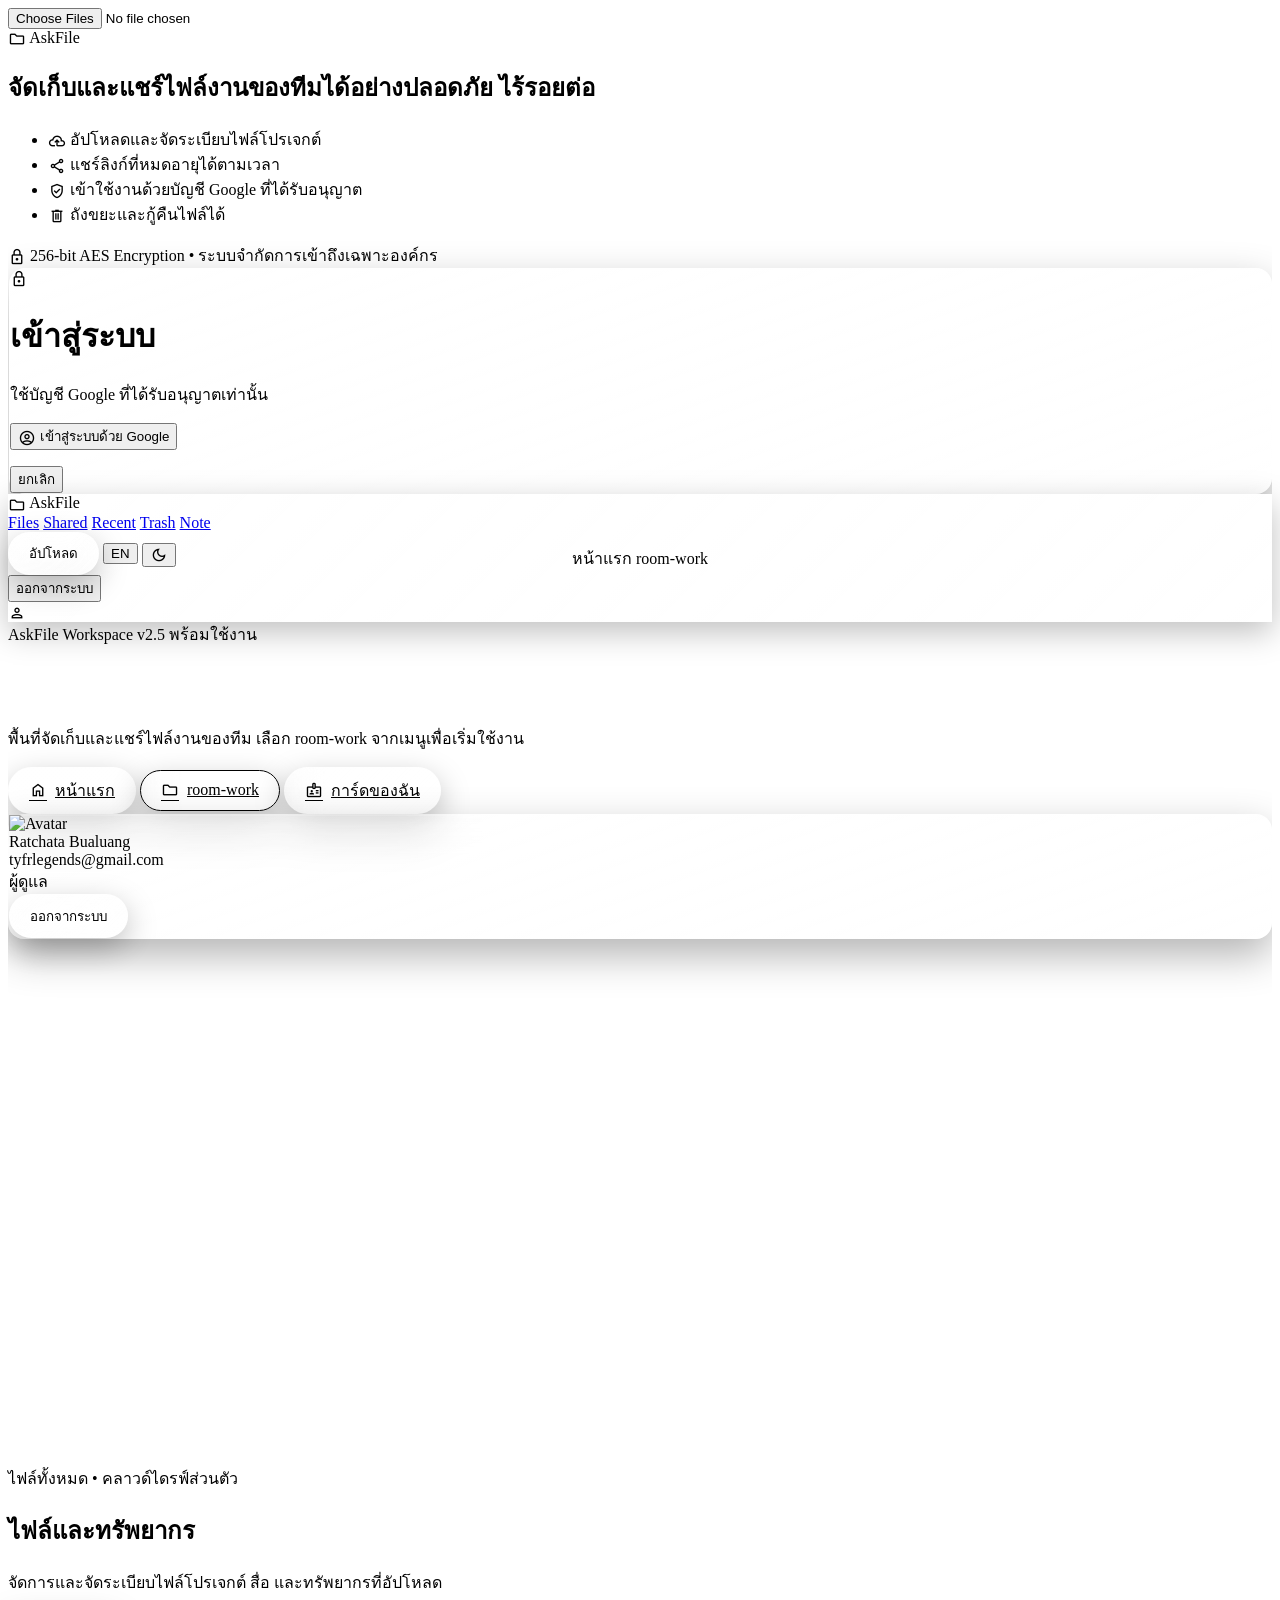
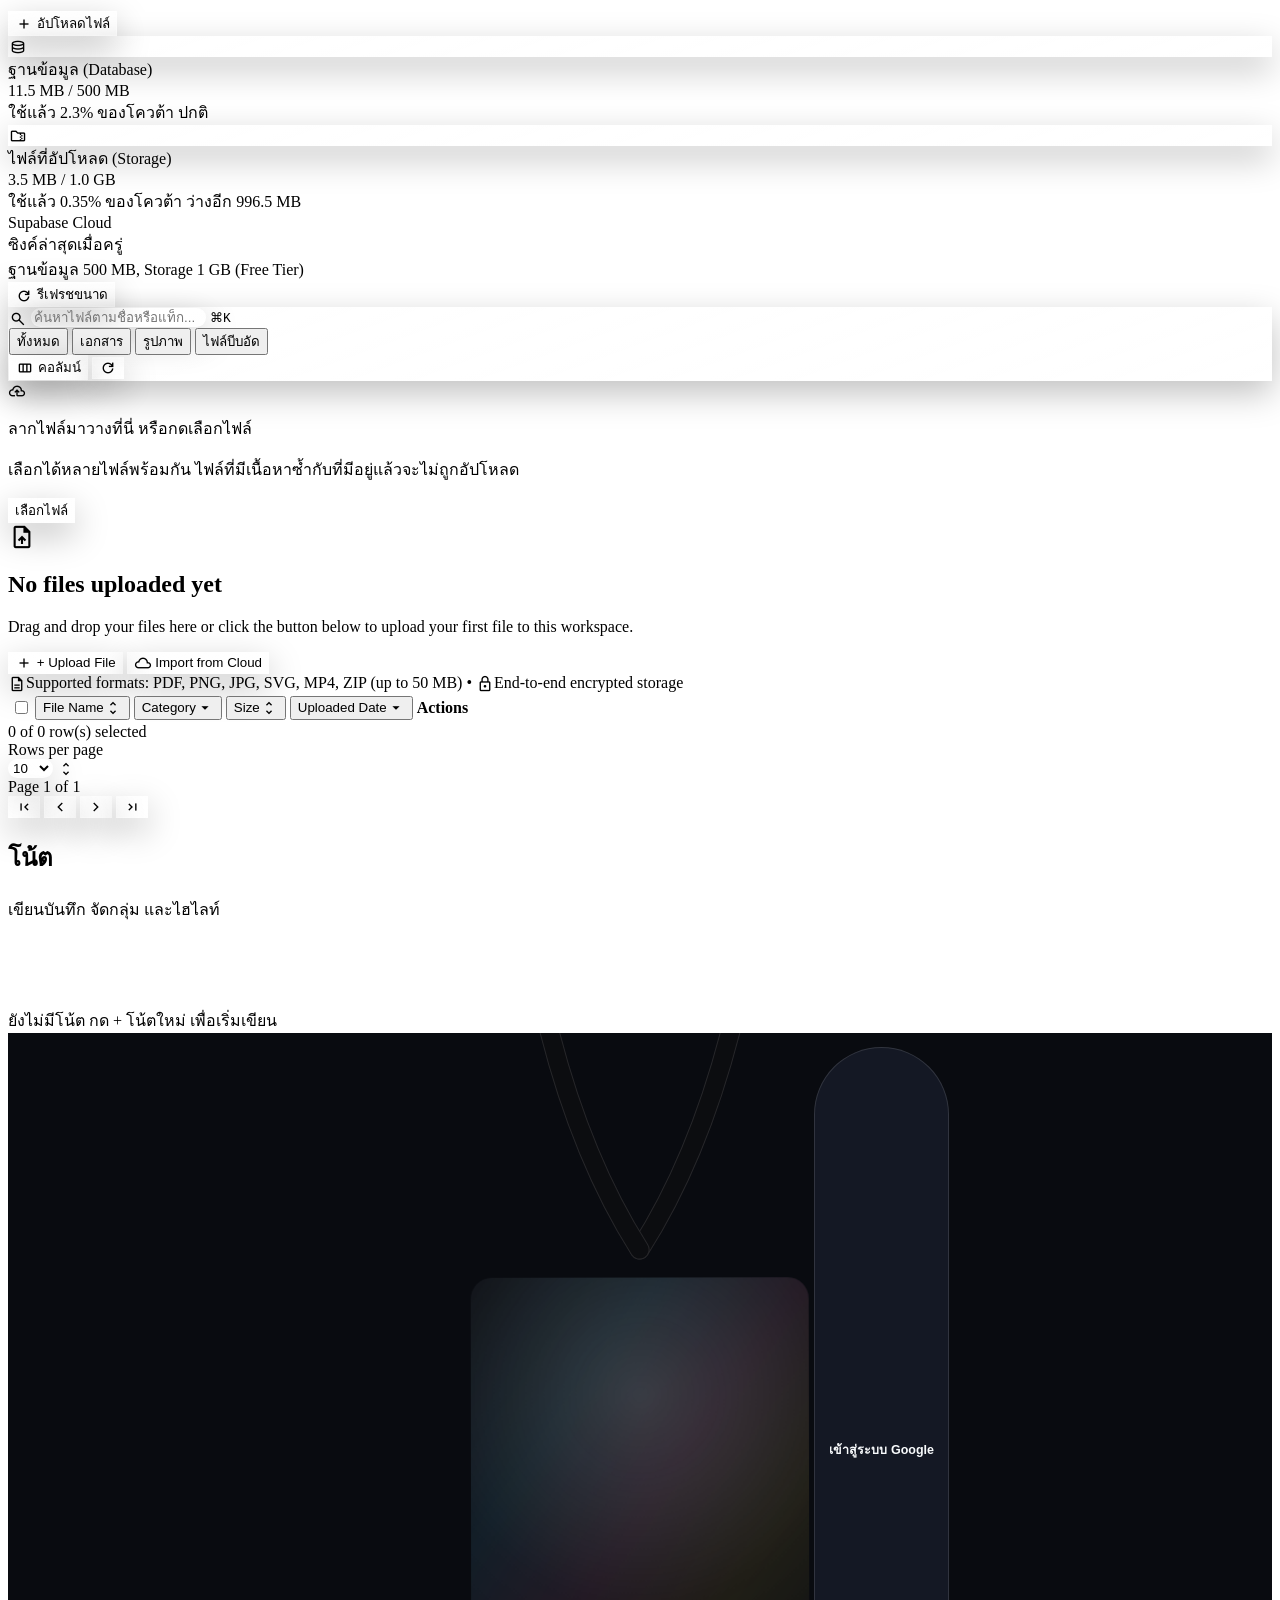
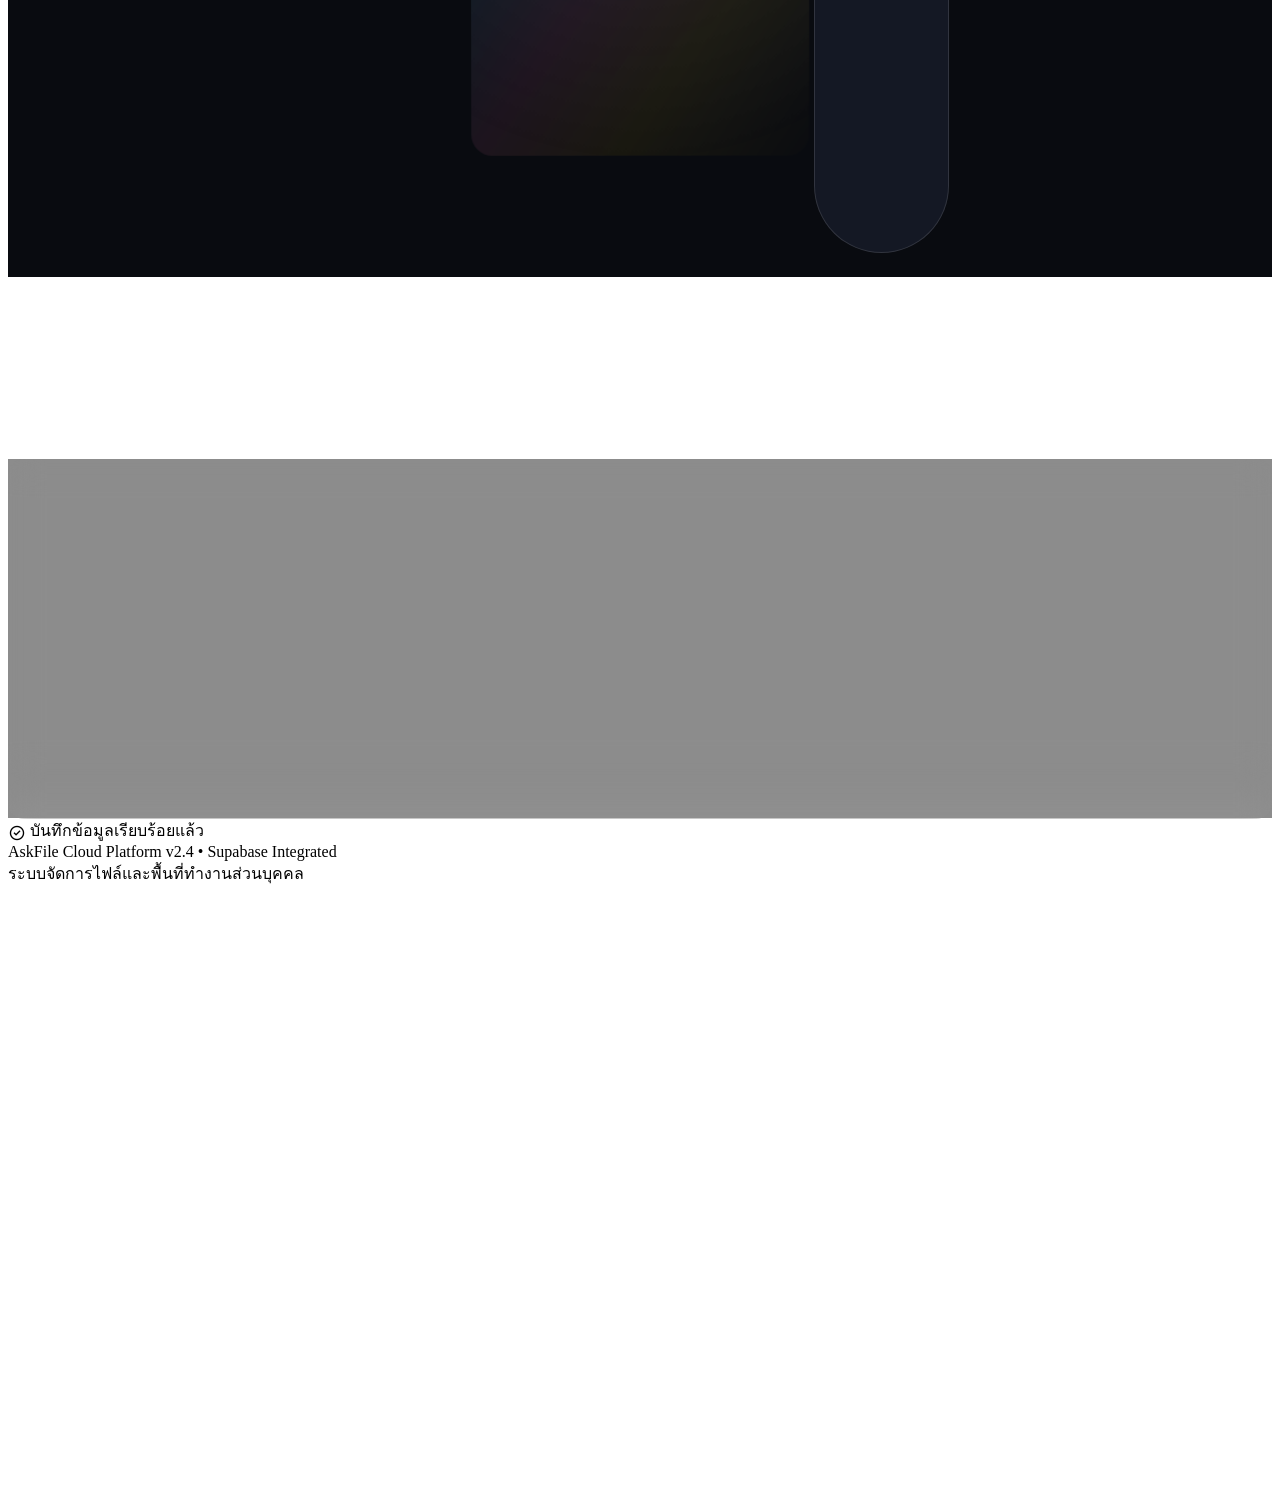
==== commit 8fbfc4f9: "Add responsive card positioning and update notices" ====
--- a/index.html
+++ b/index.html
@@ -885,6 +885,12 @@
 #viewCard .cbfm-msg { min-height: 16px; font-size: 12px; color: #f87171; }
 #viewCard .cbfm-share { font-family: 'JetBrains Mono', monospace; font-size: 11px; color: var(--text-secondary); max-width: 90vw; overflow: hidden; text-overflow: ellipsis; white-space: nowrap; }
 #viewCard .cbfm-chip { font-family: 'JetBrains Mono', monospace; font-size: 10.5px; padding: 4px 9px; border-radius: 8px; background: var(--tag-bg); border: 1px solid var(--tag-border); color: var(--text-primary); }
+
+    /* ปุ่มและลิงก์ของหน้าการ์ด: อยู่กลางด้านล่างและกลางด้านบนของพื้นที่การ์ด */
+    #viewCard .cbfm-bar { position: absolute; left: 50%; bottom: 24px; transform: translateX(-50%); display: flex; gap: 8px; z-index: 60; }
+    #viewCard .cbfm-bar [hidden] { display: none !important; }
+    #viewCard .cbfm-sh { position: absolute; top: 14px; left: 50%; transform: translateX(-50%); z-index: 60; max-width: 90vw; }
+    #viewCard .cbfm-hidden { display: none !important; }
 </style>
 <div id="cbfmRoot" class="relative w-full h-[calc(100vh-3.5rem)] min-h-[720px] overflow-hidden select-none touch-none" style="position:relative;width:100%;height:calc(100vh - 3.5rem);min-height:720px;overflow:hidden;">
 <!-- Lanyard SVG Straps -->
@@ -1128,6 +1134,17 @@
           target.y = getRestTop();
         }
       };
+
+      // วางการ์ดที่จุดกลางใหม่ทุกครั้งที่พื้นที่เปลี่ยนขนาด (เช่น เปิดหน้า หรือย่อขยายหน้าจอ)
+      const __updateAll = () => {
+        updateMetrics();
+        if (viewportW > 0 && !isDragging) {
+          pos.x = target.x; pos.y = target.y; vel.x = 0; vel.y = 0;
+        }
+      };
+      if (typeof ResizeObserver !== 'undefined') new ResizeObserver(__updateAll).observe(__root);
+      window.addEventListener('resize', __updateAll, { passive: true });
+      __updateAll();
       window.addEventListener('resize', updateMetrics, { passive: true });
 
       function toggleFlip() {
@@ -1459,8 +1476,14 @@
         if (isOwner || (!slug && user)) {
           // ยังไม่มีการ์ด ให้เจ้าของเปิดฟอร์มสร้างการ์ด
           row = null;
-          hideNotice();
-          openEditor(true);
+          showNotice("ยังไม่มีการ์ดของคุณ กดปุ่ม \"แก้ไขการ์ดของฉัน\" เพื่อสร้าง");
+          renderCard({
+            name: (user && (user.displayName || user.email)) || "",
+            handle: "", role: "", bio: "", tags: [],
+            contact_email: (user && user.email) || "",
+            discord: "", instagram: "",
+            avatar_url: (user && user.photoURL) || null,
+          });
         } else {
           showNotice(slug ? "ไม่พบการ์ดนี้" : "ระบุลิงก์การ์ด หรือเข้าสู่ระบบเพื่อสร้างการ์ดของคุณ");
         }
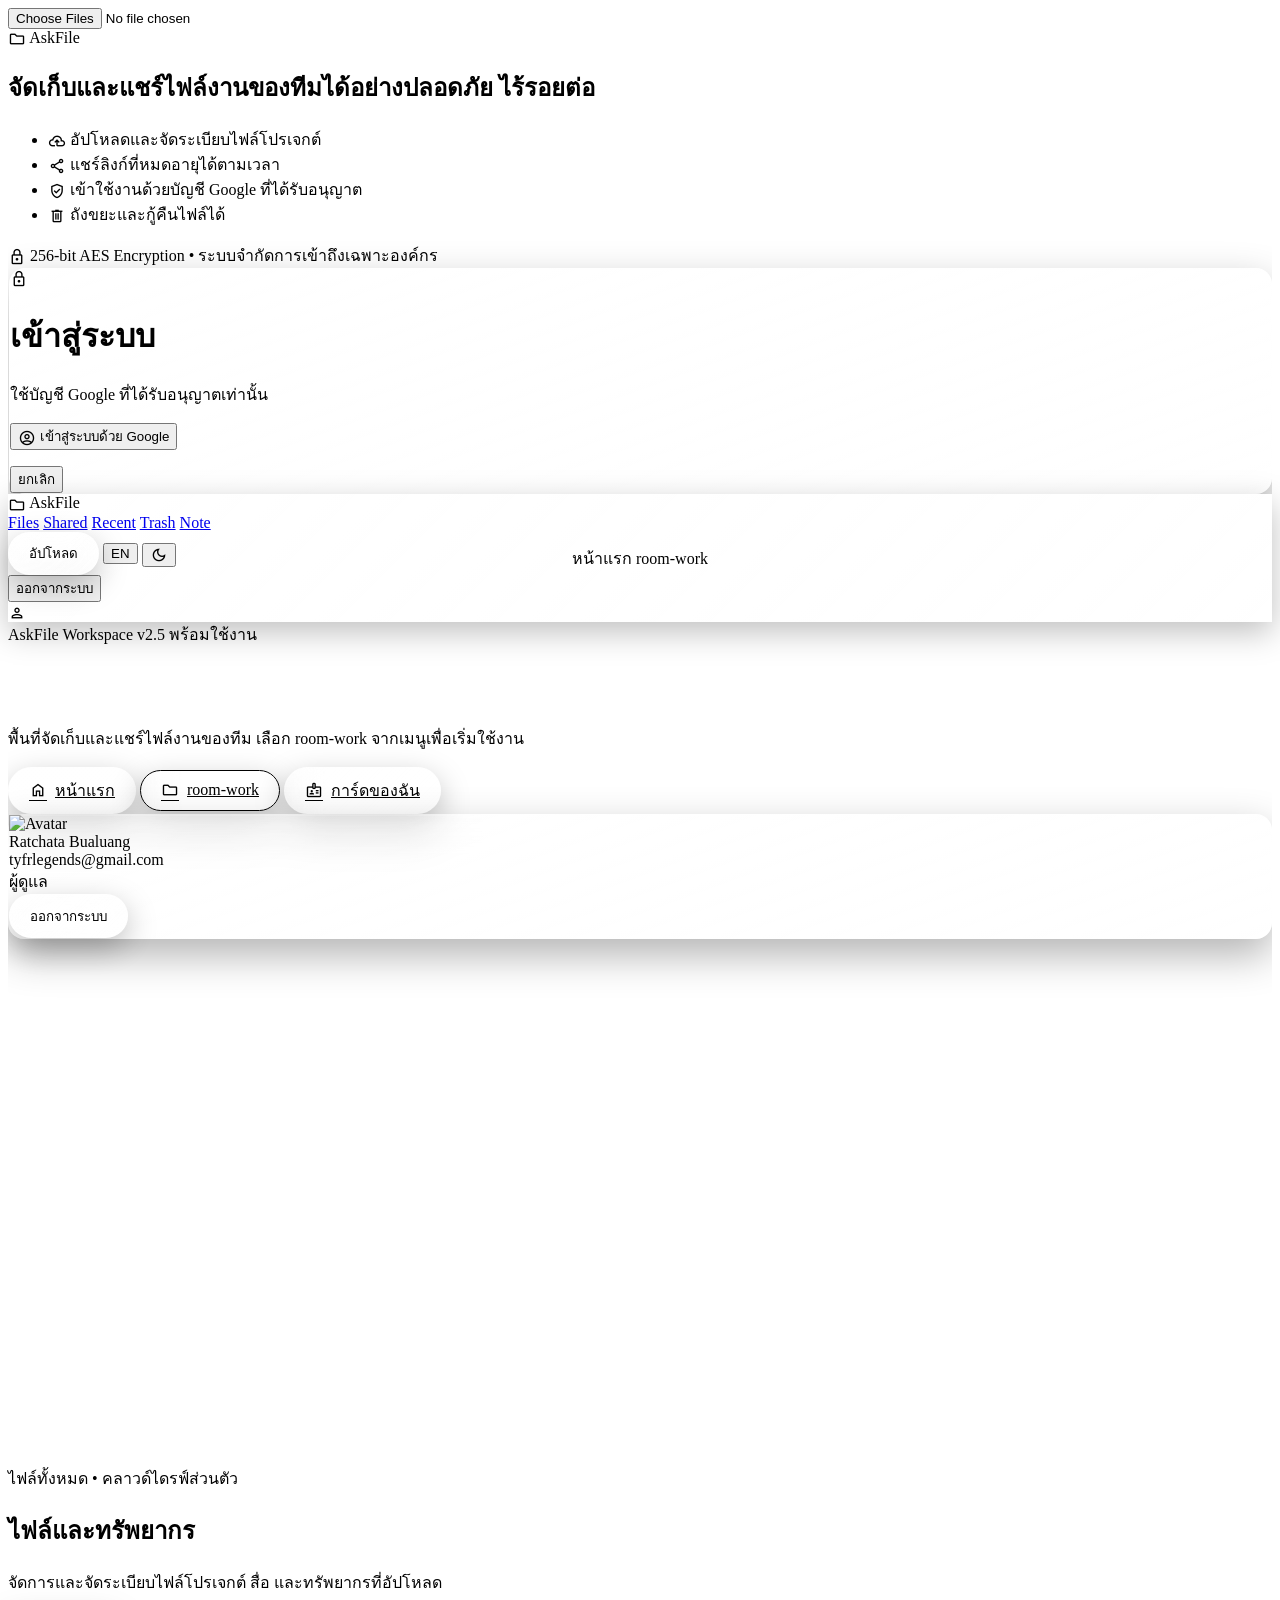
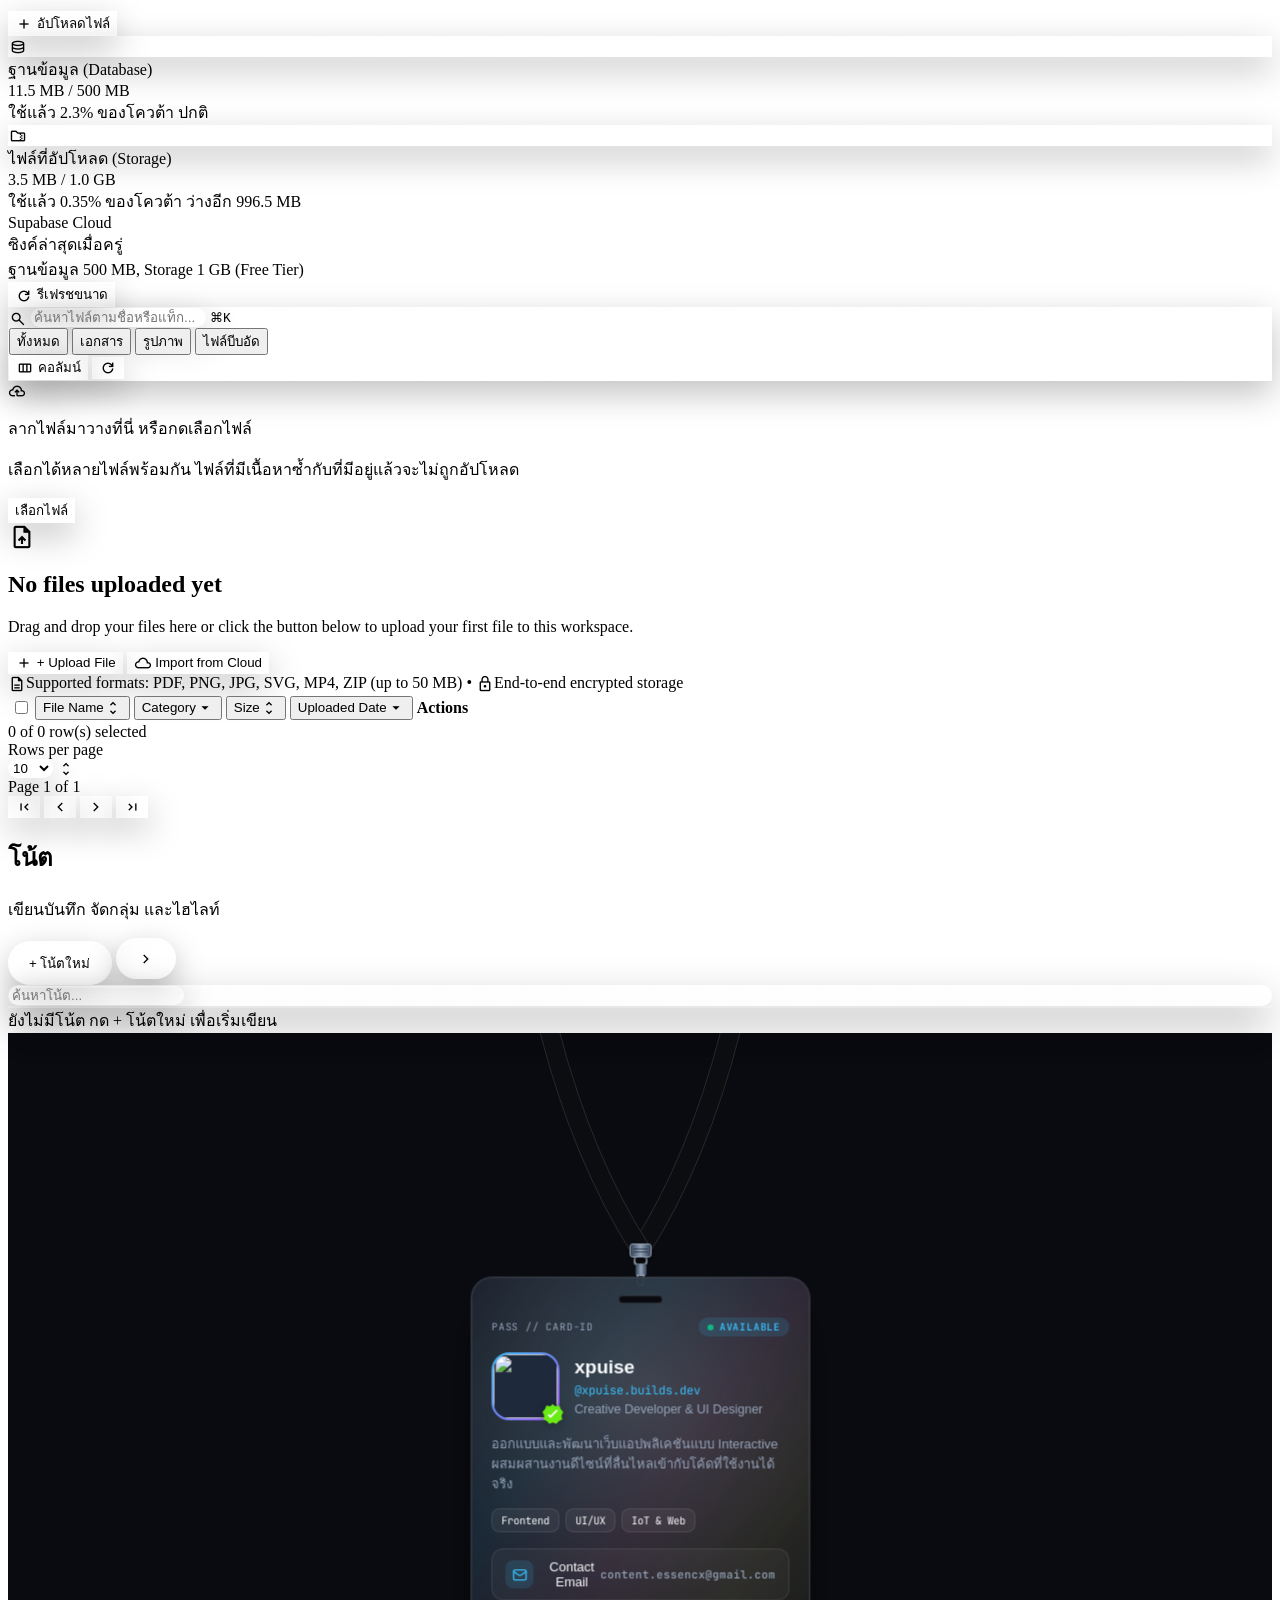
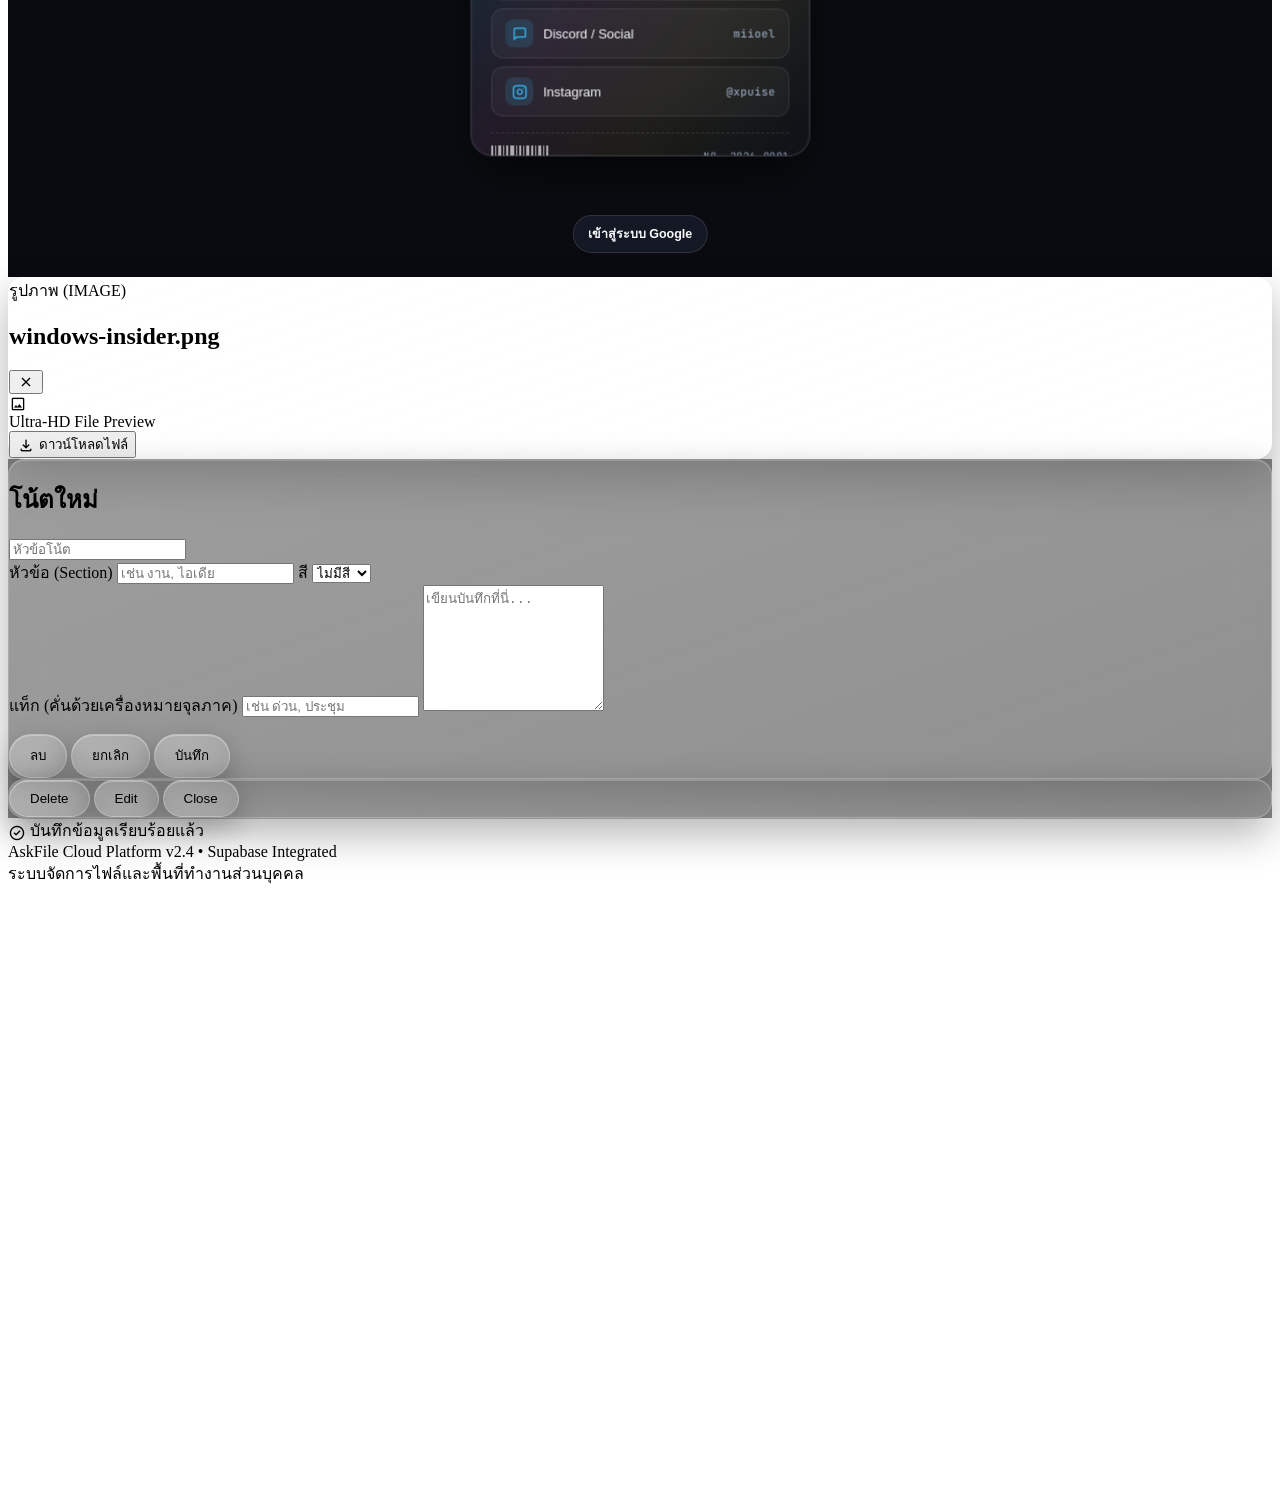
==== commit c4985f06: "Update index.html" ====
--- a/index.html
+++ b/index.html
@@ -887,7 +887,8 @@
 #viewCard .cbfm-chip { font-family: 'JetBrains Mono', monospace; font-size: 10.5px; padding: 4px 9px; border-radius: 8px; background: var(--tag-bg); border: 1px solid var(--tag-border); color: var(--text-primary); }
 
     /* ปุ่มและลิงก์ของหน้าการ์ด: อยู่กลางด้านล่างและกลางด้านบนของพื้นที่การ์ด */
-    #viewCard .cbfm-bar { position: absolute; left: 50%; bottom: 24px; transform: translateX(-50%); display: flex; gap: 8px; z-index: 60; }
+    #viewCard .cbfm-bar { position: absolute; top: auto; right: auto; left: 50%; bottom: 24px; transform: translateX(-50%); display: flex; flex-direction: row; gap: 8px; z-index: 60; width: max-content; white-space: nowrap; }
+    #viewCard .cbfm-btn { white-space: nowrap; width: auto; }
     #viewCard .cbfm-bar [hidden] { display: none !important; }
     #viewCard .cbfm-sh { position: absolute; top: 14px; left: 50%; transform: translateX(-50%); z-index: 60; max-width: 90vw; }
     #viewCard .cbfm-hidden { display: none !important; }
@@ -938,7 +939,7 @@
               <img
                 class="avatar-img"
                 src="[data-uri]"
-                alt="Profile Avatar"
+                alt=""
               />
               <span class="verified-tick" title="Verified">
                 <svg width="22" height="22" viewBox="0 0 24 24" fill="none" xmlns="http://www.w3.org/2000/svg">
@@ -1586,6 +1587,7 @@
       }
     });
 
+    renderCard({ name: "", handle: "", role: "", bio: "", tags: [], contact_email: "", discord: "", instagram: "", avatar_url: null });
     onAuthStateChanged(fbAuth, (u) => {
       user = u;
       refresh();
